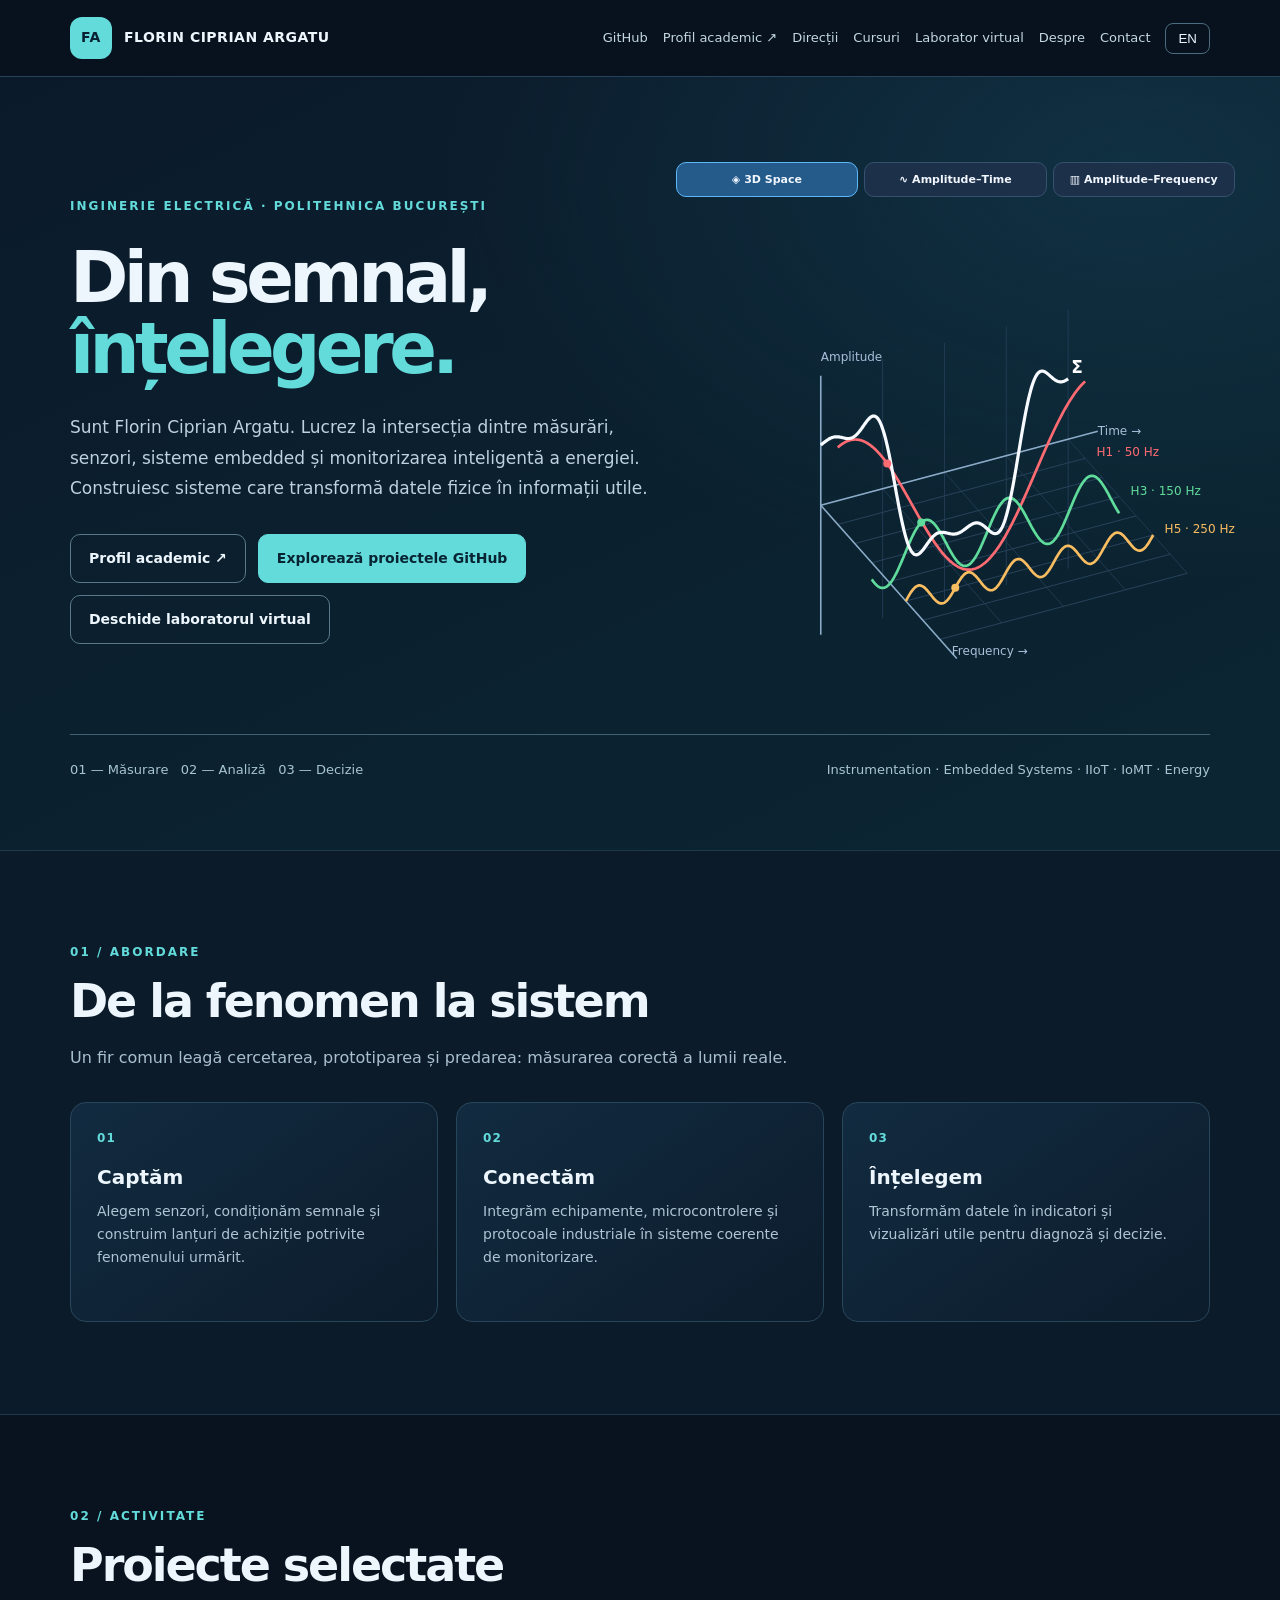
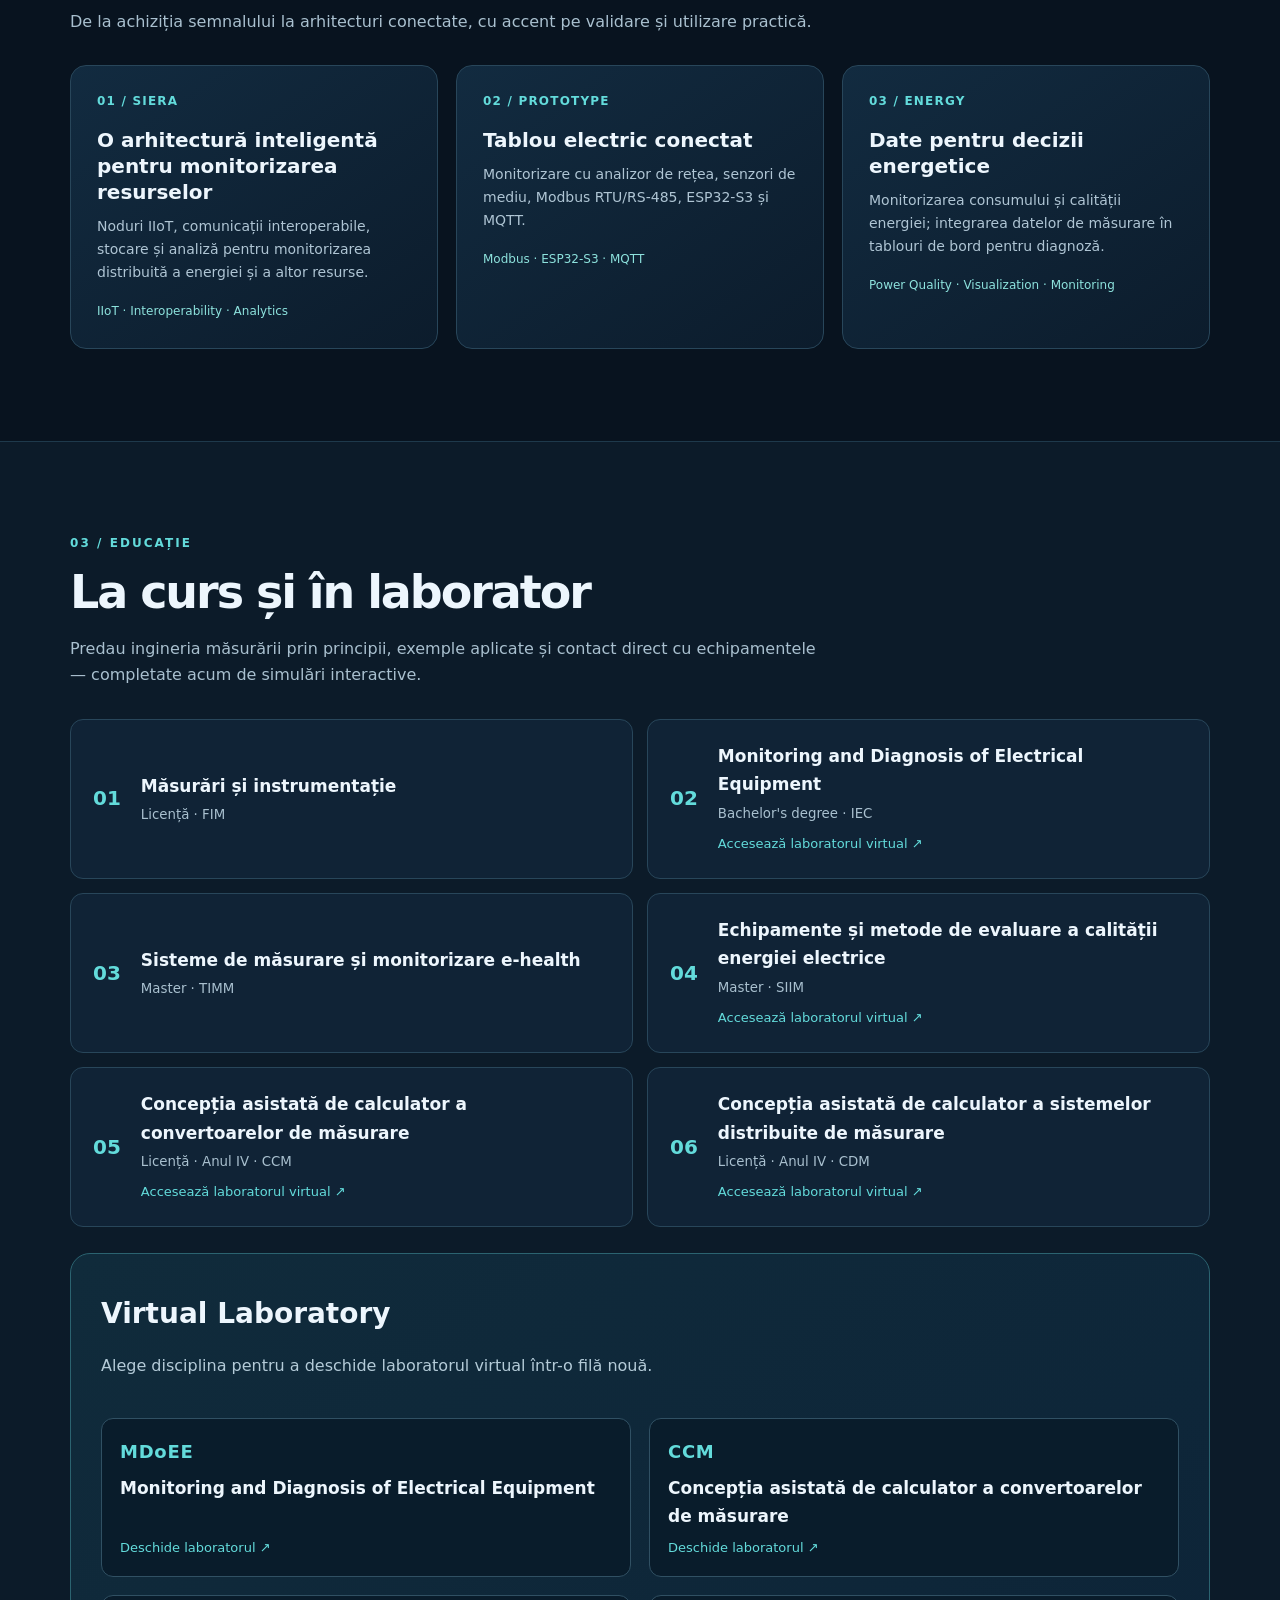
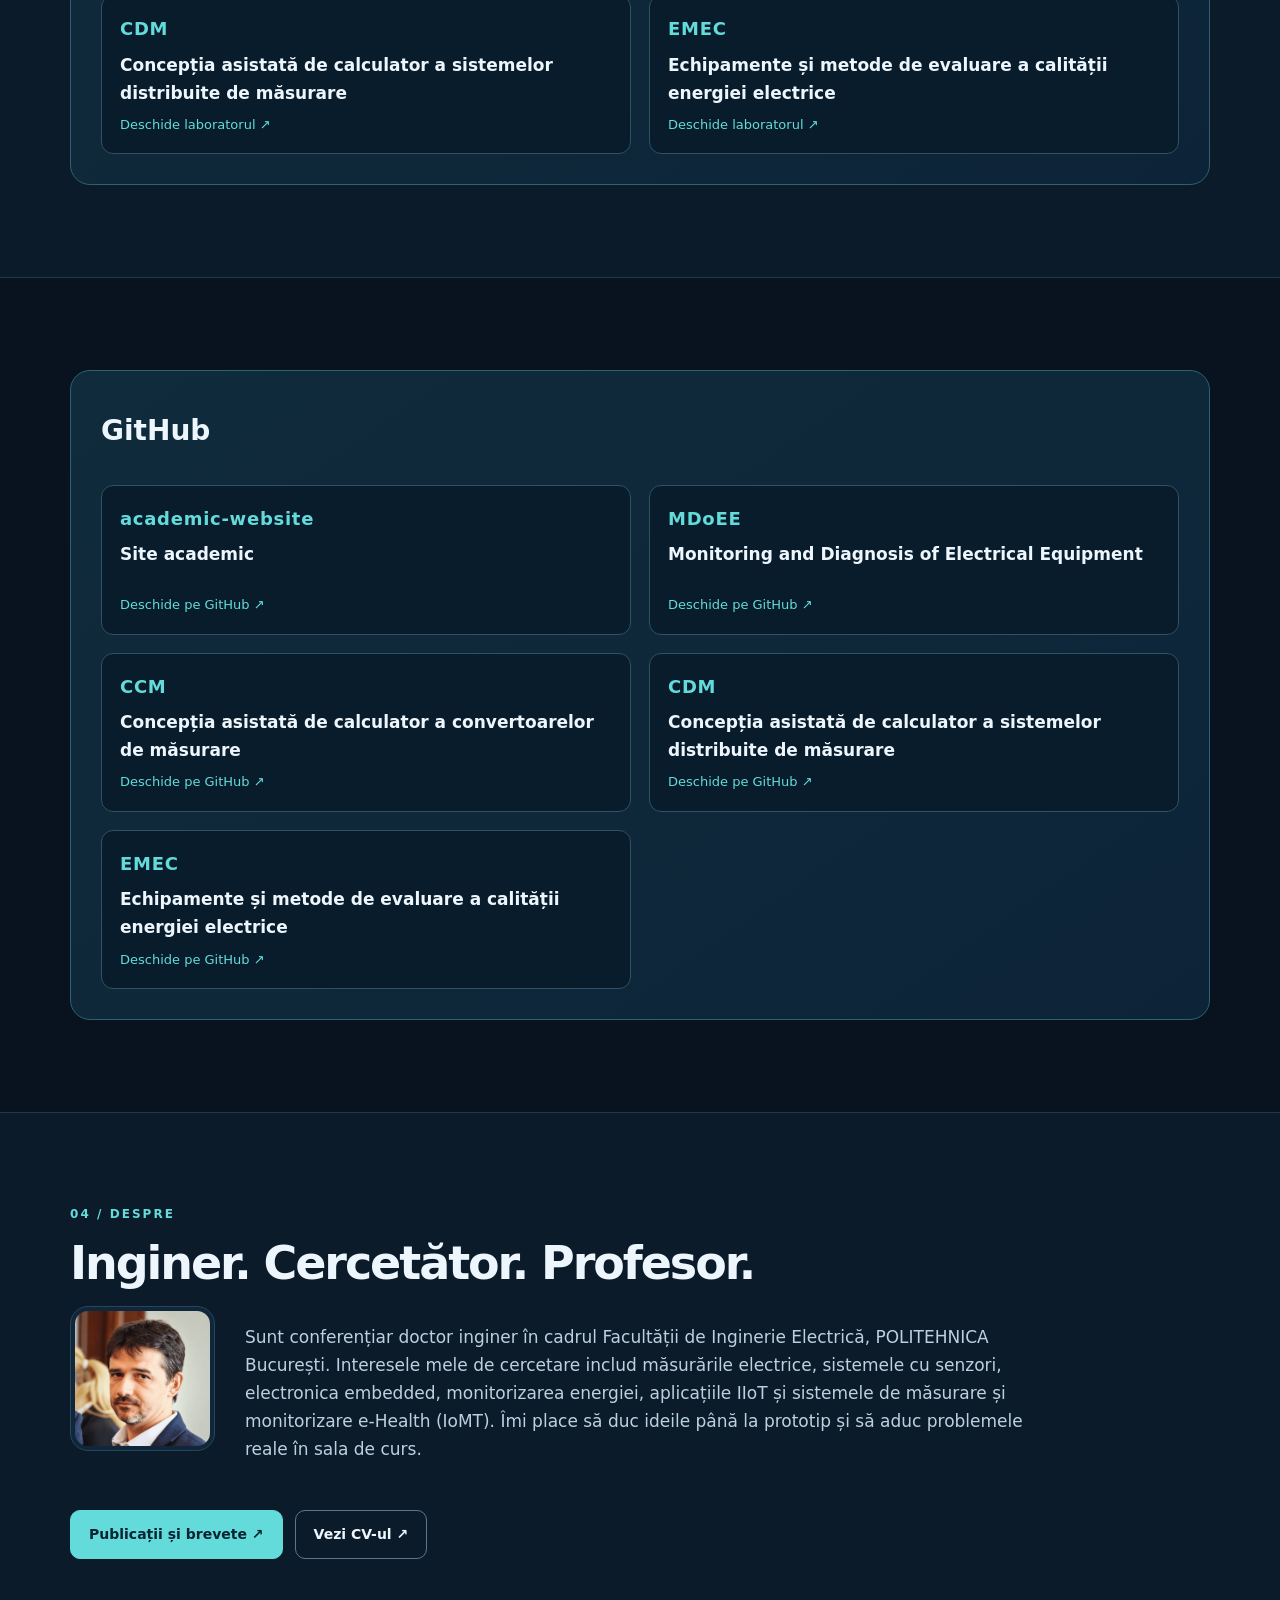
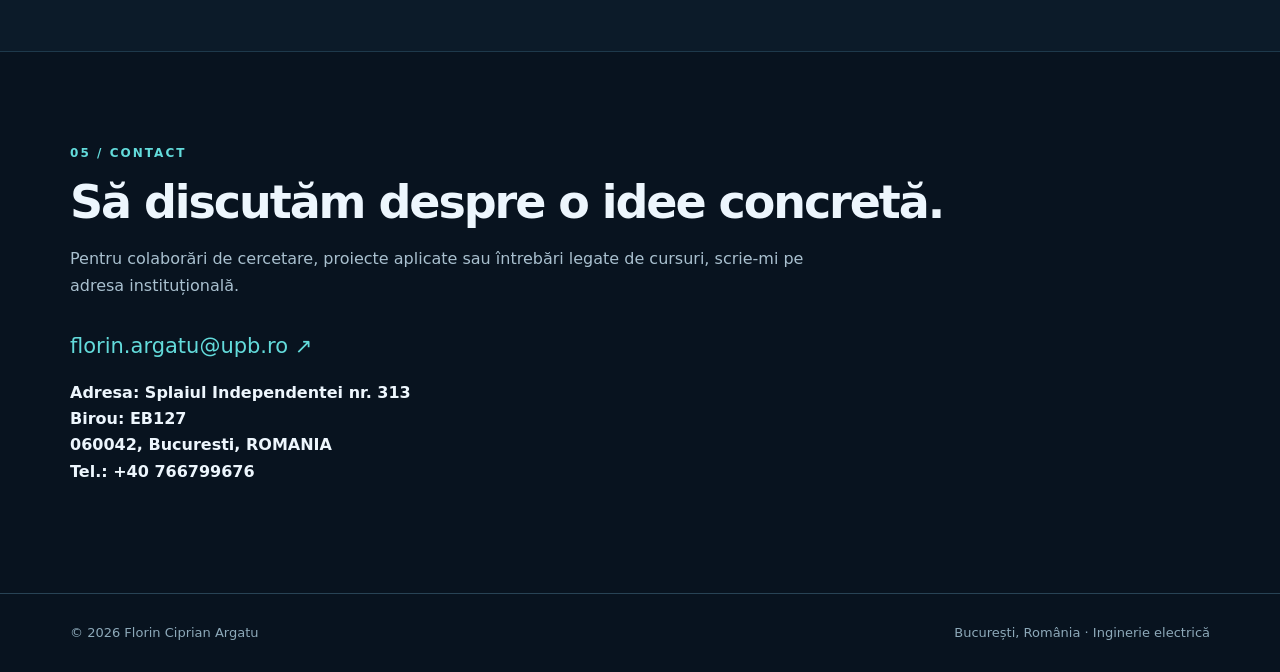
==== index.html @ 769d71ea "Adaugă EMEC în secțiunile Cursuri, Laborator virtual și GitHub, păstrând structura și designul exist" ====
<!DOCTYPE html>
<html lang="ro"><head><meta charset="UTF-8"><meta name="viewport" content="width=device-width,initial-scale=1"><meta name="description" content="Florin Ciprian Argatu — inginerie electrică, cercetare, educație și laboratoare virtuale interactive."><title>Florin Ciprian Argatu — Inginerie, cercetare și proiecte</title>
<style>
:root{--bg:#08131f;--panel:#10263a;--panel2:#122b40;--line:#28465a;--ink:#edf6fd;--muted:#a9c0cf;--cyan:#63dbdb;--gold:#f5bc73}*{box-sizing:border-box}html{scroll-behavior:smooth}body{margin:0;background:var(--bg);color:var(--ink);font:16px/1.65 system-ui,-apple-system,Segoe UI,sans-serif}a{color:inherit;text-decoration:none}a:focus-visible,button:focus-visible{outline:3px solid var(--gold);outline-offset:3px}.container{width:min(1140px,calc(100% - 42px));margin:auto}header{position:sticky;top:0;background:#08131fe8;backdrop-filter:blur(16px);border-bottom:1px solid #254359;z-index:10}.nav{display:flex;align-items:center;justify-content:space-between;gap:18px;min-height:76px}.brand{display:flex;align-items:center;gap:12px;font-weight:760;letter-spacing:.035em;font-size:14px}.mark{display:grid;place-items:center;background:var(--cyan);color:#082132;width:42px;height:42px;border-radius:12px;font-weight:850}.links{display:flex;gap:22px;align-items:center;flex-wrap:wrap}.links a{font-size:14px;color:#c4d7e1}.links a:hover{color:var(--cyan)}button.lang{background:transparent;color:var(--ink);border:1px solid #4a6c7e;padding:7px 12px;border-radius:8px;cursor:pointer}.hero{padding:112px 0 115px;background:radial-gradient(ellipse at 88% 12%,#16475b70,transparent 43%),linear-gradient(155deg,#0b1a2b,#0b2632)}.eyebrow,.kicker{text-transform:uppercase;letter-spacing:.17em;font-size:12px;font-weight:750;color:var(--cyan)}h1{font-size:clamp(46px,7vw,86px);letter-spacing:-.065em;line-height:1.02;margin:26px 0;max-width:800px}h1 span{color:var(--cyan)}.lede{color:#bdd1df;max-width:695px;font-size:19px;line-height:1.8}.actions{display:flex;gap:12px;flex-wrap:wrap;margin-top:30px}.btn{display:inline-flex;align-items:center;justify-content:center;gap:8px;border-radius:10px;padding:12px 18px;font-size:14px;font-weight:730;background:var(--cyan);color:#072433;border:1px solid var(--cyan)}.btn.secondary{background:transparent;color:var(--ink);border-color:#59798a}.btn:hover{filter:brightness(1.1)}.hero-footer{border-top:1px solid #416073;margin-top:85px;padding-top:24px;display:flex;justify-content:space-between;flex-wrap:wrap;gap:16px;color:#a8c5d5;font-size:13px}.section{padding:92px 0;border-top:1px solid #1e394b}.section:nth-of-type(even){background:#0c1b29}h2{font-size:clamp(29px,4.5vw,46px);letter-spacing:-.045em;line-height:1.2;margin:11px 0 15px}.intro{color:var(--muted);max-width:760px;margin-bottom:30px}.grid{display:grid;grid-template-columns:repeat(3,minmax(0,1fr));gap:18px}.card{background:linear-gradient(145deg,var(--panel2),#0c1c2c);border:1px solid var(--line);border-radius:16px;padding:26px;min-height:220px}.card .num{font-size:12px;color:var(--cyan);font-weight:800;letter-spacing:.1em}.card h3{font-size:20px;margin:15px 0 10px;line-height:1.3}.card p{font-size:14px;color:#afc5d4;margin:0 0 18px}.tags{color:#8de2dd;font-size:12px}.courses{display:grid;grid-template-columns:1fr 1fr;gap:14px}.course{display:flex;align-items:center;gap:20px;background:#102336;border:1px solid var(--line);padding:22px;border-radius:13px}.course strong{font-size:17px}.course small{display:block;color:var(--muted);margin-top:4px}.course .index{color:var(--cyan);font-size:20px;font-weight:750}.course a{color:var(--cyan);font-size:13px;display:inline-block;margin-top:8px}.lab{background:linear-gradient(145deg,#102b3b,#0d2438);border:1px solid #2b6370;padding:30px;border-radius:20px;margin-top:26px}.lab-head{display:flex;justify-content:space-between;align-items:start;gap:20px;flex-wrap:wrap}.lab h3{font-size:28px;margin:7px 0 8px}.lab p{color:#b4cbd8;max-width:710px}.lessons{display:grid;grid-template-columns:1fr 1fr;gap:13px;margin-top:25px}.lesson{background:#091c2b;border:1px solid #305063;border-radius:12px;padding:18px;display:flex;flex-direction:column;gap:7px;min-height:150px}.lesson:hover{border-color:var(--cyan);transform:translateY(-1px)}.lesson span{font-size:11px;color:var(--cyan);font-weight:800;letter-spacing:.12em}.lesson strong{font-size:17px}.lesson small{color:#a8c0cd}.lesson em{font-style:normal;color:var(--cyan);font-size:13px;margin-top:auto}.about{max-width:840px;color:#bcd1df;font-size:17px}.contact-link{font-size:21px;color:var(--cyan);word-break:break-word}footer{padding:28px 0;color:#8da9b9;border-top:1px solid #284355;font-size:13px}footer .container{display:flex;justify-content:space-between;gap:15px;flex-wrap:wrap}@media(max-width:850px){.links{gap:12px}.grid{grid-template-columns:1fr 1fr}.hero{padding:80px 0}.section{padding:66px 0}}@media(max-width:620px){.nav{align-items:start;padding:13px 0;flex-direction:column}.links{gap:11px}.links a{font-size:12px}.grid,.courses,.lessons{grid-template-columns:1fr}.hero-footer{margin-top:50px}h1{font-size:51px}.lab{padding:18px}}
.project-link{display:block;transition:border-color .18s,transform .18s}.project-link:hover{border-color:var(--cyan);transform:translateY(-3px)}@media(prefers-reduced-motion:reduce){.project-link{transition:none}.project-link:hover{transform:none}}
.hero-grid{display:grid;grid-template-columns:minmax(0,1.1fr) minmax(0,1fr);align-items:center;gap:18px}.hero{padding-top:85px;padding-bottom:70px}.hero-copy h1{font-size:clamp(48px,5.5vw,72px)}.hero-copy .lede{font-size:17px}.hero-visual{min-width:0;margin-right:-25px}#hero-signal{display:block;width:100%;height:470px;cursor:grab;touch-action:pan-y;border-radius:16px}#hero-signal.dragging{cursor:grabbing;touch-action:none}#hero-signal:focus-visible{outline:2px solid var(--cyan);outline-offset:4px}.hero-footer{margin-top:55px}
@media(max-width:850px){.hero-grid{grid-template-columns:1fr}.hero-visual{margin:0 auto;width:min(100%,620px)}#hero-signal{height:420px}.hero-copy h1{font-size:clamp(48px,8vw,72px)}}@media(max-width:480px){#hero-signal{height:340px}.hero{padding-top:50px}.hero-footer{margin-top:25px}}
.signal-tabs{display:flex;gap:6px;margin-bottom:12px}.signal-tabs button{flex:1;min-width:0;padding:10px 4px;border:1px solid #35516e;border-radius:10px;background:#1c304a;color:#f2f7ff;font:650 11px system-ui;cursor:pointer}.signal-tabs button:hover{background:#294363}.signal-tabs button[aria-pressed="true"]{background:#245b8a;border-color:#5eb7f8}.signal-tabs button:focus-visible{outline:3px solid var(--gold);outline-offset:2px}#hero-signal[data-mode="time"],#hero-signal[data-mode="freq"]{cursor:default}
html{scroll-padding-top:105px}.links{gap:15px}.links a{font-size:13px}.section-title-row{display:flex;align-items:center;justify-content:space-between;gap:28px}.section-title-row h2{margin-bottom:16px}.section-title-row>.btn{flex-shrink:0}.repo-grid{grid-template-columns:repeat(2,minmax(0,1fr))}.repo-card{display:flex;flex-direction:column;min-height:260px}.repo-card h3{overflow-wrap:anywhere;font-size:25px;letter-spacing:-.03em}.repo-card p{max-width:470px}.repo-foot{margin-top:auto;display:flex;align-items:center;justify-content:space-between;gap:18px;flex-wrap:wrap}.repo-actions{display:flex;gap:16px;align-items:center;flex-wrap:wrap;font-size:13px}.repo-actions>a{color:var(--cyan);border-bottom:1px solid #386977}.repo-actions .repo-open{background:#63dbdb;color:#082132;padding:8px 11px;border:0;border-radius:7px;font-weight:700}.repo-status-row{display:flex;align-items:center;justify-content:space-between;gap:16px;margin-top:20px}.repo-status{font-size:12px;color:var(--muted);margin:0}.repo-refresh{background:transparent;border:1px solid var(--line);border-radius:8px;color:var(--cyan);font:inherit;font-size:12px;padding:9px 12px;cursor:pointer}.repo-refresh:disabled{opacity:.6;cursor:wait}.about-profile{display:grid;grid-template-columns:145px 1fr;gap:30px;align-items:start;max-width:1000px}.about-profile>img{width:145px;height:145px;object-fit:cover;transform:scaleX(-1);border-radius:18px;border:1px solid var(--line);padding:4px;background:var(--panel)}@media(max-width:850px){.nav{flex-wrap:wrap;padding-block:12px}.links{gap:12px}.about-profile{grid-template-columns:110px 1fr}.about-profile>img{width:110px;height:110px}}@media(max-width:620px){html{scroll-padding-top:160px}.repo-grid{grid-template-columns:1fr}.section-title-row{align-items:start;flex-direction:column;gap:8px;margin-bottom:20px}.repo-status-row{align-items:start;flex-direction:column}.about-profile{grid-template-columns:1fr}.about-profile>img{width:135px;height:135px}.repo-foot{align-items:start;flex-direction:column}.repo-card{min-height:240px}}@media(prefers-reduced-motion:reduce){html{scroll-behavior:auto}*{transition:none!important}}

.lab-options{display:grid;grid-template-columns:repeat(2,minmax(0,1fr));gap:18px;margin-top:22px}.lab-options .lesson{min-width:0;transition:border-color .2s,transform .2s}.lab-options .lesson:hover{border-color:var(--cyan);transform:translateY(-2px)}.lab-options .lesson:focus-visible{outline:2px solid var(--cyan);outline-offset:4px}.lab-options .lesson span{font-size:18px;letter-spacing:.04em}.lab-options .lesson strong{overflow-wrap:anywhere}@media(max-width:640px){.lab-options{grid-template-columns:1fr}}
</style><link rel="canonical" href="https://argatuflorin.github.io/"><meta name="theme-color" content="#08131f"></head><body>
<header><nav class="container nav"><a class="brand" href="#start"><span class="mark">FA</span><span>FLORIN CIPRIAN ARGATU</span></a><div class="links"><a href="#github">GitHub</a><a href="https://argatuflorin.github.io/academic-website/" data-ro="Profil academic ↗" data-en="Academic profile ↗">Profil academic ↗</a><a href="#directii" data-ro="Direcții" data-en="Focus">Direcții</a><a href="#cursuri" data-ro="Cursuri" data-en="Teaching">Cursuri</a><a href="#laborator" data-ro="Laborator virtual" data-en="Virtual lab">Laborator virtual</a><a href="#despre" data-ro="Despre" data-en="About">Despre</a><a href="#contact">Contact</a><button class="lang" id="language" aria-label="Change language">EN</button></div></nav></header>
<main><section class="hero" id="start"><div class="container"><div class="hero-grid"><div class="hero-copy"><div class="eyebrow" data-ro="Inginerie electrică · POLITEHNICA București" data-en="Electrical Engineering · POLITEHNICA Bucharest">Inginerie electrică · POLITEHNICA București</div><h1 data-ro="Din semnal,<br><span>înțelegere.</span>" data-en="From signal<br><span>to insight.</span>">Din semnal,<br><span>înțelegere.</span></h1><p class="lede" data-ro="Sunt Florin Ciprian Argatu. Lucrez la intersecția dintre măsurări, senzori, sisteme embedded și monitorizarea inteligentă a energiei. Construiesc sisteme care transformă datele fizice în informații utile." data-en="I am Florin Ciprian Argatu. My work connects measurement, sensors, embedded systems and intelligent energy monitoring. I build systems that turn physical data into useful information.">Sunt Florin Ciprian Argatu. Lucrez la intersecția dintre măsurări, senzori, sisteme embedded și monitorizarea inteligentă a energiei. Construiesc sisteme care transformă datele fizice în informații utile.</p><div class="actions"><a class="btn secondary" href="https://argatuflorin.github.io/academic-website/" data-ro="Profil academic ↗" data-en="Academic profile ↗">Profil academic ↗</a><a class="btn" href="#github" data-ro="Explorează proiectele GitHub" data-en="Explore GitHub projects">Explorează proiectele GitHub</a><a class="btn secondary" href="#laborator" data-ro="Deschide laboratorul virtual" data-en="Open virtual laboratory">Deschide laboratorul virtual</a></div></div><div class="hero-visual"><div class="signal-tabs" role="group" aria-label="Signal view"><button type="button" data-signal-mode="3d" aria-pressed="true">◈ 3D Space</button><button type="button" data-signal-mode="time" aria-pressed="false">∿ Amplitude–Time</button><button type="button" data-signal-mode="freq" aria-pressed="false">▥ Amplitude–Frequency</button></div><canvas id="hero-signal" tabindex="0" role="img" aria-label="Animated 3D signal synthesis: fundamental, third and fifth harmonics with their sum. Drag or use arrow keys to rotate."></canvas></div></div><div class="hero-footer"><span>01 — <span data-ro="Măsurare" data-en="Measurement">Măsurare</span> &nbsp; 02 — <span data-ro="Analiză" data-en="Analysis">Analiză</span> &nbsp; 03 — <span data-ro="Decizie" data-en="Decision">Decizie</span></span><span>Instrumentation · Embedded Systems · IIoT · IoMT · Energy</span></div></div></section>
<section class="section" id="directii"><div class="container"><div class="kicker">01 / <span data-ro="Abordare" data-en="Approach">Abordare</span></div><h2 data-ro="De la fenomen la sistem" data-en="From phenomenon to system">De la fenomen la sistem</h2><p class="intro" data-ro="Un fir comun leagă cercetarea, prototiparea și predarea: măsurarea corectă a lumii reale." data-en="Research, prototyping and teaching share the same foundation: measuring the real world correctly.">Un fir comun leagă cercetarea, prototiparea și predarea: măsurarea corectă a lumii reale.</p><div class="grid"><article class="card"><div class="num">01</div><h3 data-ro="Captăm" data-en="Acquire">Captăm</h3><p data-ro="Alegem senzori, condiționăm semnale și construim lanțuri de achiziție potrivite fenomenului urmărit." data-en="We choose sensors, condition signals and design acquisition chains suited to the phenomenon being studied.">Alegem senzori, condiționăm semnale și construim lanțuri de achiziție potrivite fenomenului urmărit.</p></article><article class="card"><div class="num">02</div><h3 data-ro="Conectăm" data-en="Connect">Conectăm</h3><p data-ro="Integrăm echipamente, microcontrolere și protocoale industriale în sisteme coerente de monitorizare." data-en="We integrate equipment, microcontrollers and industrial protocols into coherent monitoring systems.">Integrăm echipamente, microcontrolere și protocoale industriale în sisteme coerente de monitorizare.</p></article><article class="card"><div class="num">03</div><h3 data-ro="Înțelegem" data-en="Interpret">Înțelegem</h3><p data-ro="Transformăm datele în indicatori și vizualizări utile pentru diagnoză și decizie." data-en="We turn data into indicators and visualizations that support diagnostics and decisions.">Transformăm datele în indicatori și vizualizări utile pentru diagnoză și decizie.</p></article></div></div></section>
<section class="section" id="proiecte"><div class="container"><div class="kicker">02 / <span data-ro="Activitate" data-en="Research and projects">Activitate</span></div><h2 data-ro="Proiecte selectate" data-en="Selected projects">Proiecte selectate</h2><p class="intro" data-ro="De la achiziția semnalului la arhitecturi conectate, cu accent pe validare și utilizare practică." data-en="From signal acquisition to connected architectures, with an emphasis on validation and practical applications.">De la achiziția semnalului la arhitecturi conectate, cu accent pe validare și utilizare practică.</p><div class="grid"><a class="card project-link" href="https://home.eb104lab.ro/electrica/" target="_blank" rel="noopener noreferrer"><div class="num">01 / SIERA</div><h3 data-ro="O arhitectură inteligentă pentru monitorizarea resurselor" data-en="An intelligent resource-monitoring architecture">O arhitectură inteligentă pentru monitorizarea resurselor</h3><p data-ro="Noduri IIoT, comunicații interoperabile, stocare și analiză pentru monitorizarea distribuită a energiei și a altor resurse." data-en="IIoT nodes, interoperable communications, storage and analytics for distributed monitoring of energy and other resources.">Noduri IIoT, comunicații interoperabile, stocare și analiză pentru monitorizarea distribuită a energiei și a altor resurse.</p><div class="tags">IIoT · Interoperability · Analytics</div></a><a class="card project-link" href="https://home.eb104lab.ro/electrica/demo/#overview" target="_blank" rel="noopener noreferrer"><div class="num">02 / PROTOTYPE</div><h3 data-ro="Tablou electric conectat" data-en="Connected electrical panel">Tablou electric conectat</h3><p data-ro="Monitorizare cu analizor de rețea, senzori de mediu, Modbus RTU/RS-485, ESP32-S3 și MQTT." data-en="Monitoring with a power-quality analyzer, environmental sensors, Modbus RTU/RS-485, ESP32-S3 and MQTT.">Monitorizare cu analizor de rețea, senzori de mediu, Modbus RTU/RS-485, ESP32-S3 și MQTT.</p><div class="tags">Modbus · ESP32-S3 · MQTT</div></a><a class="card project-link" href="https://home.eb104lab.ro/electrica/demo/#analytics" target="_blank" rel="noopener noreferrer"><div class="num">03 / ENERGY</div><h3 data-ro="Date pentru decizii energetice" data-en="Data for energy decisions">Date pentru decizii energetice</h3><p data-ro="Monitorizarea consumului și calității energiei; integrarea datelor de măsurare în tablouri de bord pentru diagnoză." data-en="Consumption and power-quality monitoring; integration of measurement data into dashboards for diagnostics.">Monitorizarea consumului și calității energiei; integrarea datelor de măsurare în tablouri de bord pentru diagnoză.</p><div class="tags">Power Quality · Visualization · Monitoring</div></a></div></div></section>
<section class="section" id="cursuri"><div class="container"><div class="kicker">03 / <span data-ro="Educație" data-en="Education">Educație</span></div><h2 data-ro="La curs și în laborator" data-en="Teaching and laboratory">La curs și în laborator</h2><p class="intro" data-ro="Predau ingineria măsurării prin principii, exemple aplicate și contact direct cu echipamentele — completate acum de simulări interactive." data-en="I teach measurement engineering through principles, practical examples and hands-on equipment, now complemented by interactive simulations.">Predau ingineria măsurării prin principii, exemple aplicate și contact direct cu echipamentele — completate acum de simulări interactive.</p><div class="courses"><div class="course"><span class="index">01</span><div><strong data-ro="Măsurări și instrumentație" data-en="Measurements and Instrumentation">Măsurări și instrumentație</strong><small data-ro="Licență · FIM" data-en="Bachelor's degree · FIM">Licență · FIM</small></div></div><div class="course"><span class="index">02</span><div><strong>Monitoring and Diagnosis of Electrical Equipment</strong><small>Bachelor's degree · IEC</small><a href="https://argatuflorin.github.io/MDoEE/" target="_blank" rel="noopener noreferrer" data-ro="Accesează laboratorul virtual ↗" data-en="Explore the virtual laboratory ↗">Accesează laboratorul virtual ↗</a></div></div><div class="course"><span class="index">03</span><div><strong data-ro="Sisteme de măsurare și monitorizare e-health" data-en="e-Health Measurement and Monitoring Systems">Sisteme de măsurare și monitorizare e-health</strong><small data-ro="Master · TIMM" data-en="Master's degree · TIMM">Master · TIMM</small></div></div><div class="course"><span class="index">04</span><div><strong data-ro="Echipamente și metode de evaluare a calității energiei electrice" data-en="Equipment and Methods for Power Quality Assessment">Echipamente și metode de evaluare a calității energiei electrice</strong><small data-ro="Master · SIIM" data-en="Master's degree · SIIM">Master · SIIM</small><a href="https://argatuflorin.github.io/EMEC/EMEC_Trifazat_Armonici.html" target="_blank" rel="noopener noreferrer" data-ro="Accesează laboratorul virtual ↗" data-en="Explore the virtual laboratory ↗">Accesează laboratorul virtual ↗</a></div></div><div class="course"><span class="index">05</span><div><strong data-ro="Concepția asistată de calculator a convertoarelor de măsurare" data-en="Computer-Aided Design of Measurement Converters">Concepția asistată de calculator a convertoarelor de măsurare</strong><small data-ro="Licență · Anul IV · CCM" data-en="Bachelor's degree · Year IV · CCM">Licență · Anul IV · CCM</small><a href="https://argatuflorin.github.io/CCM/" target="_blank" rel="noopener noreferrer" data-ro="Accesează laboratorul virtual ↗" data-en="Explore the virtual laboratory ↗">Accesează laboratorul virtual ↗</a></div></div><div class="course"><span class="index">06</span><div><strong data-ro="Concepția asistată de calculator a sistemelor distribuite de măsurare" data-en="Computer-Aided Design of Distributed Measurement Systems">Concepția asistată de calculator a sistemelor distribuite de măsurare</strong><small data-ro="Licență · Anul IV · CDM" data-en="Bachelor's degree · Year IV · CDM">Licență · Anul IV · CDM</small><a href="https://argatuflorin.github.io/CDM/" target="_blank" rel="noopener noreferrer" data-ro="Accesează laboratorul virtual ↗" data-en="Explore the virtual laboratory ↗">Accesează laboratorul virtual ↗</a></div></div></div>
<div class="lab" id="laborator">
<div class="lab-head"><div><h3>Virtual Laboratory</h3><p data-ro="Alege disciplina pentru a deschide laboratorul virtual într-o filă nouă." data-en="Choose a course to open its virtual laboratory in a new tab.">Alege disciplina pentru a deschide laboratorul virtual într-o filă nouă.</p></div></div>
<div class="lab-options">
<a class="lesson" href="https://argatuflorin.github.io/MDoEE/" target="_blank" rel="noopener noreferrer"><span>MDoEE</span><strong>Monitoring and Diagnosis of Electrical Equipment</strong><em data-ro="Deschide laboratorul ↗" data-en="Open laboratory ↗">Deschide laboratorul ↗</em></a>
<a class="lesson" href="https://argatuflorin.github.io/CCM/" target="_blank" rel="noopener noreferrer"><span>CCM</span><strong data-ro="Concepția asistată de calculator a convertoarelor de măsurare" data-en="Computer-Aided Design of Measurement Converters">Concepția asistată de calculator a convertoarelor de măsurare</strong><em data-ro="Deschide laboratorul ↗" data-en="Open laboratory ↗">Deschide laboratorul ↗</em></a>
<a class="lesson" href="https://argatuflorin.github.io/CDM/" target="_blank" rel="noopener noreferrer"><span>CDM</span><strong data-ro="Concepția asistată de calculator a sistemelor distribuite de măsurare" data-en="Computer-Aided Design of Distributed Measurement Systems">Concepția asistată de calculator a sistemelor distribuite de măsurare</strong><em data-ro="Deschide laboratorul ↗" data-en="Open laboratory ↗">Deschide laboratorul ↗</em></a>
<a class="lesson" href="https://argatuflorin.github.io/EMEC/EMEC_Trifazat_Armonici.html" target="_blank" rel="noopener noreferrer"><span>EMEC</span><strong data-ro="Echipamente și metode de evaluare a calității energiei electrice" data-en="Equipment and Methods for Power Quality Assessment">Echipamente și metode de evaluare a calității energiei electrice</strong><em data-ro="Deschide laboratorul ↗" data-en="Open laboratory ↗">Deschide laboratorul ↗</em></a>
</div></div></div></section>
<section class="section" id="github"><div class="container"><div class="lab" style="margin-top:0"><div class="lab-head"><div><h3>GitHub</h3></div></div><div class="lab-options">
<a class="lesson" href="https://github.com/argatuflorin/academic-website" target="_blank" rel="noopener noreferrer"><span>academic-website</span><strong data-ro="Site academic" data-en="Academic website">Site academic</strong><em data-ro="Deschide pe GitHub ↗" data-en="Open on GitHub ↗">Deschide pe GitHub ↗</em></a>
<a class="lesson" href="https://github.com/argatuflorin/MDoEE" target="_blank" rel="noopener noreferrer"><span>MDoEE</span><strong>Monitoring and Diagnosis of Electrical Equipment</strong><em data-ro="Deschide pe GitHub ↗" data-en="Open on GitHub ↗">Deschide pe GitHub ↗</em></a>
<a class="lesson" href="https://github.com/argatuflorin/CCM" target="_blank" rel="noopener noreferrer"><span>CCM</span><strong data-ro="Concepția asistată de calculator a convertoarelor de măsurare" data-en="Computer-Aided Design of Measurement Converters">Concepția asistată de calculator a convertoarelor de măsurare</strong><em data-ro="Deschide pe GitHub ↗" data-en="Open on GitHub ↗">Deschide pe GitHub ↗</em></a>
<a class="lesson" href="https://github.com/argatuflorin/CDM" target="_blank" rel="noopener noreferrer"><span>CDM</span><strong data-ro="Concepția asistată de calculator a sistemelor distribuite de măsurare" data-en="Computer-Aided Design of Distributed Measurement Systems">Concepția asistată de calculator a sistemelor distribuite de măsurare</strong><em data-ro="Deschide pe GitHub ↗" data-en="Open on GitHub ↗">Deschide pe GitHub ↗</em></a>
<a class="lesson" href="https://github.com/argatuflorin/EMEC" target="_blank" rel="noopener noreferrer"><span>EMEC</span><strong data-ro="Echipamente și metode de evaluare a calității energiei electrice" data-en="Equipment and Methods for Power Quality Assessment">Echipamente și metode de evaluare a calității energiei electrice</strong><em data-ro="Deschide pe GitHub ↗" data-en="Open on GitHub ↗">Deschide pe GitHub ↗</em></a>
</div></div></div></section>
<section class="section" id="despre"><div class="container"><div class="kicker">04 / <span data-ro="Despre" data-en="About">Despre</span></div><h2 data-ro="Inginer. Cercetător. Profesor." data-en="Engineer. Researcher. Educator.">Inginer. Cercetător. Profesor.</h2><div class="about-profile"><img src="assets/portrait.png" width="160" height="160" loading="lazy" alt="Florin Ciprian Argatu"><p class="about" data-ro="Sunt conferențiar doctor inginer în cadrul Facultății de Inginerie Electrică, POLITEHNICA București. Interesele mele de cercetare includ măsurările electrice, sistemele cu senzori, electronica embedded, monitorizarea energiei, aplicațiile IIoT și sistemele de măsurare și monitorizare e-Health (IoMT). Îmi place să duc ideile până la prototip și să aduc problemele reale în sala de curs." data-en="I am an associate professor at the Faculty of Electrical Engineering, POLITEHNICA Bucharest. My research interests include electrical measurements, sensor systems, embedded electronics, energy monitoring, IIoT applications and e-Health measurement and monitoring systems (IoMT). I enjoy turning ideas into working prototypes and bringing real engineering problems into the classroom.">Sunt conferențiar doctor inginer în cadrul Facultății de Inginerie Electrică, POLITEHNICA București. Interesele mele de cercetare includ măsurările electrice, sistemele cu senzori, electronica embedded, monitorizarea energiei, aplicațiile IIoT și sistemele de măsurare și monitorizare e-Health (IoMT). Îmi place să duc ideile până la prototip și să aduc problemele reale în sala de curs.</p></div><div class="actions"><a class="btn" href="https://argatuflorin.github.io/academic-website/publications.html" data-ro="Publicații și brevete ↗" data-en="Publications and patents ↗">Publicații și brevete ↗</a><a class="btn secondary" href="https://argatuflorin.github.io/academic-website/cv.html" target="_blank" rel="noopener noreferrer" data-ro="Vezi CV-ul ↗" data-en="View CV ↗">Vezi CV-ul ↗</a></div></div></section>
<section class="section" id="contact"><div class="container"><div class="kicker">05 / Contact</div><h2 data-ro="Să discutăm despre o idee concretă." data-en="Let's discuss a concrete idea.">Să discutăm despre o idee concretă.</h2><p class="intro" data-ro="Pentru colaborări de cercetare, proiecte aplicate sau întrebări legate de cursuri, scrie-mi pe adresa instituțională." data-en="For research collaboration, applied projects or course-related questions, write to my institutional email address.">Pentru colaborări de cercetare, proiecte aplicate sau întrebări legate de cursuri, scrie-mi pe adresa instituțională.</p><a class="contact-link" href="mailto:florin.argatu@upb.ro">florin.argatu@upb.ro ↗</a><p class="contact-details"><strong>Adresa: Splaiul Independentei nr. 313<br>Birou: EB127<br>060042, Bucuresti, ROMANIA<br>Tel.: <a href="tel:+40766799676">+40 766799676</a></strong></p></div></section></main><footer><div class="container"><span>© 2026 Florin Ciprian Argatu</span><span data-ro="București, România · Inginerie electrică" data-en="Bucharest, Romania · Electrical Engineering">București, România · Inginerie electrică</span></div></footer>
<script>let en=false;document.getElementById('language').addEventListener('click',()=>{en=!en;document.documentElement.lang=en?'en':'ro';document.querySelectorAll('[data-ro][data-en]').forEach(el=>el.innerHTML=el.getAttribute(en?'data-en':'data-ro'));document.getElementById('language').textContent=en?'RO':'EN';});</script><script src="hero-signal.js?v=smooth-transition-1" defer></script></body></html>
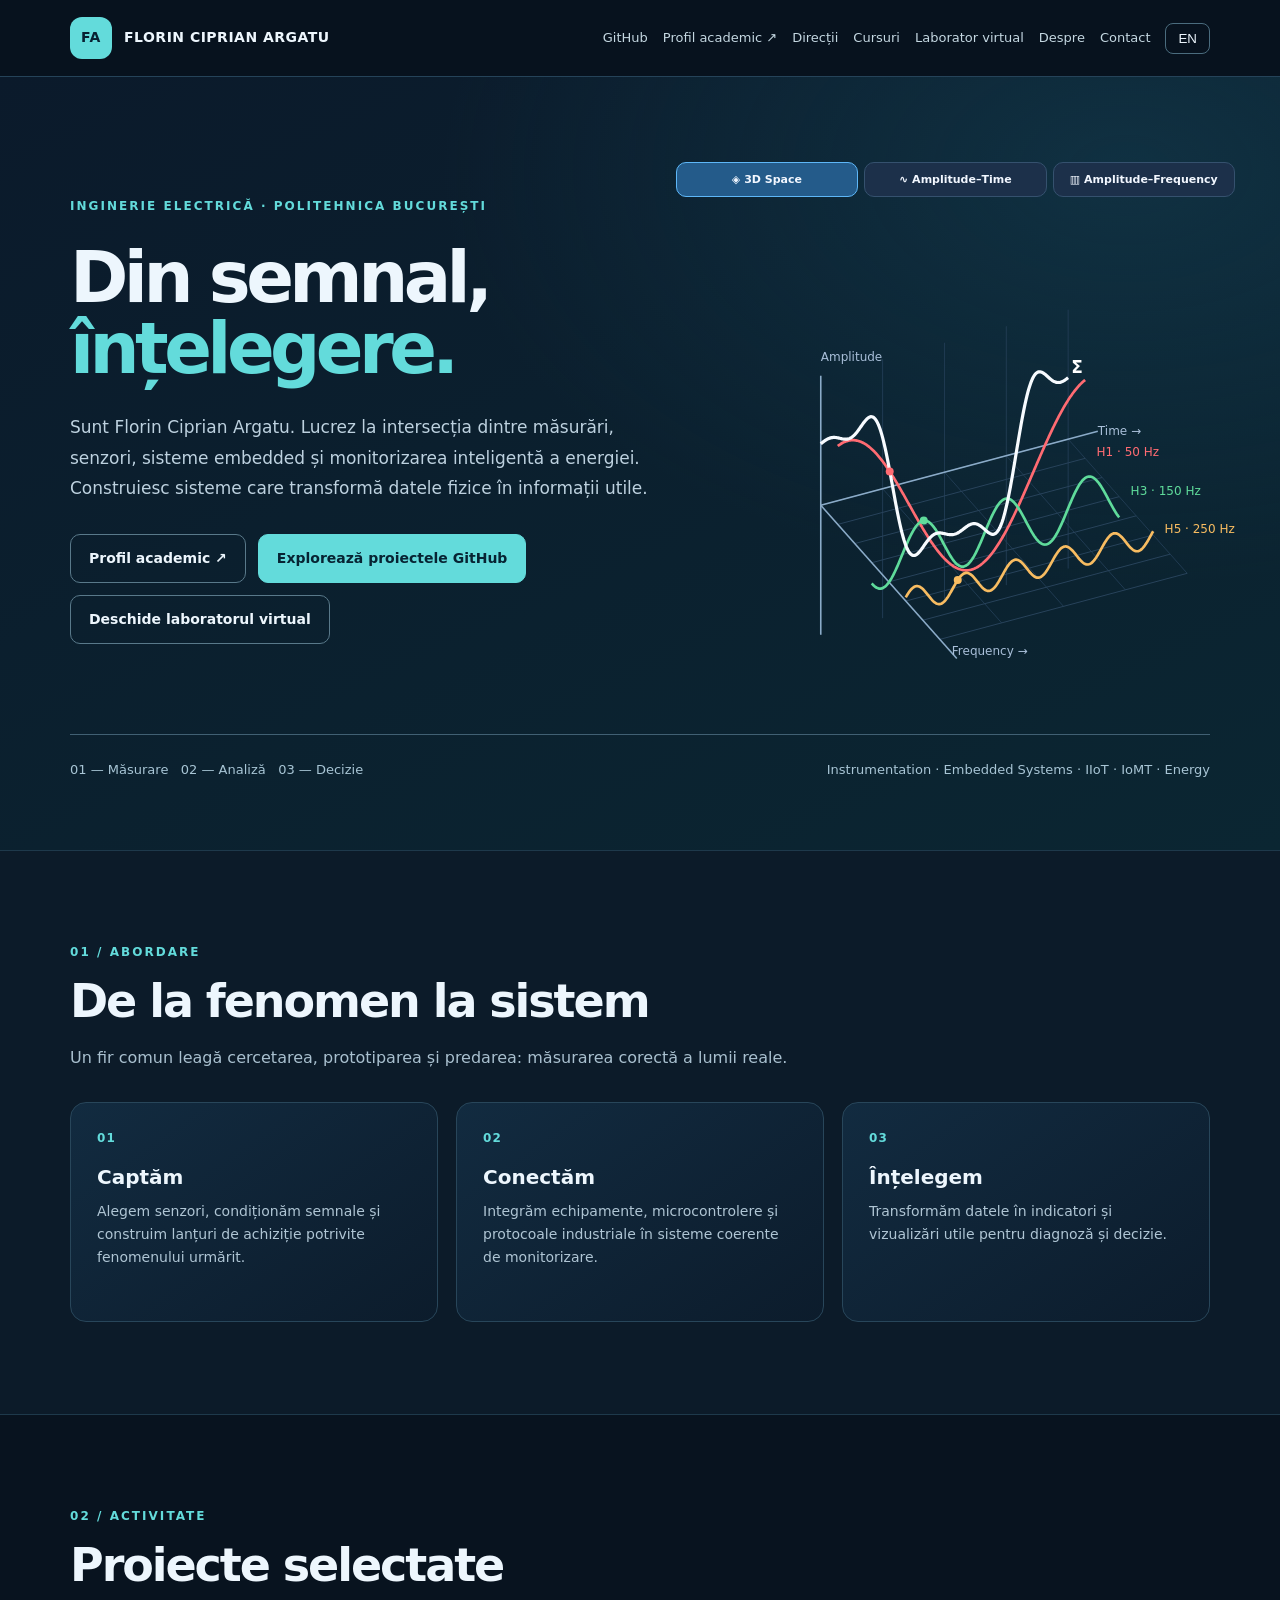
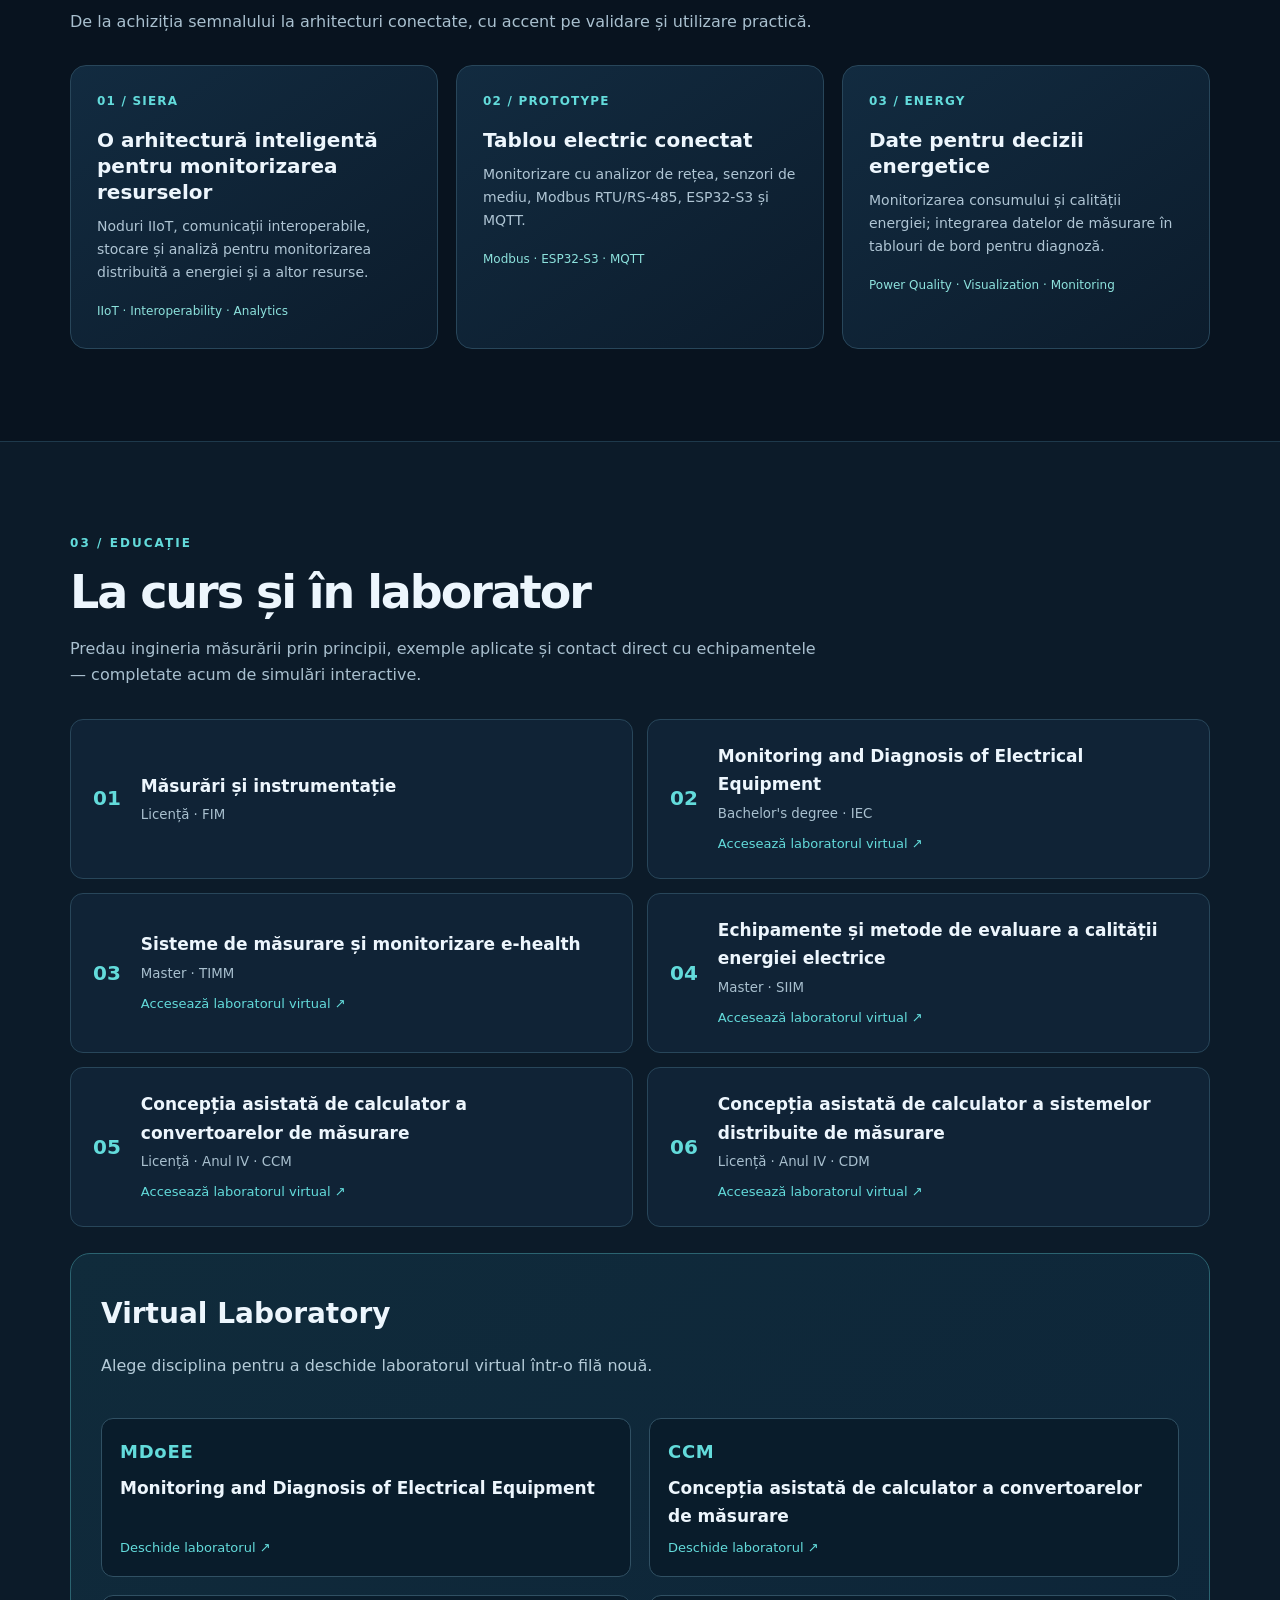
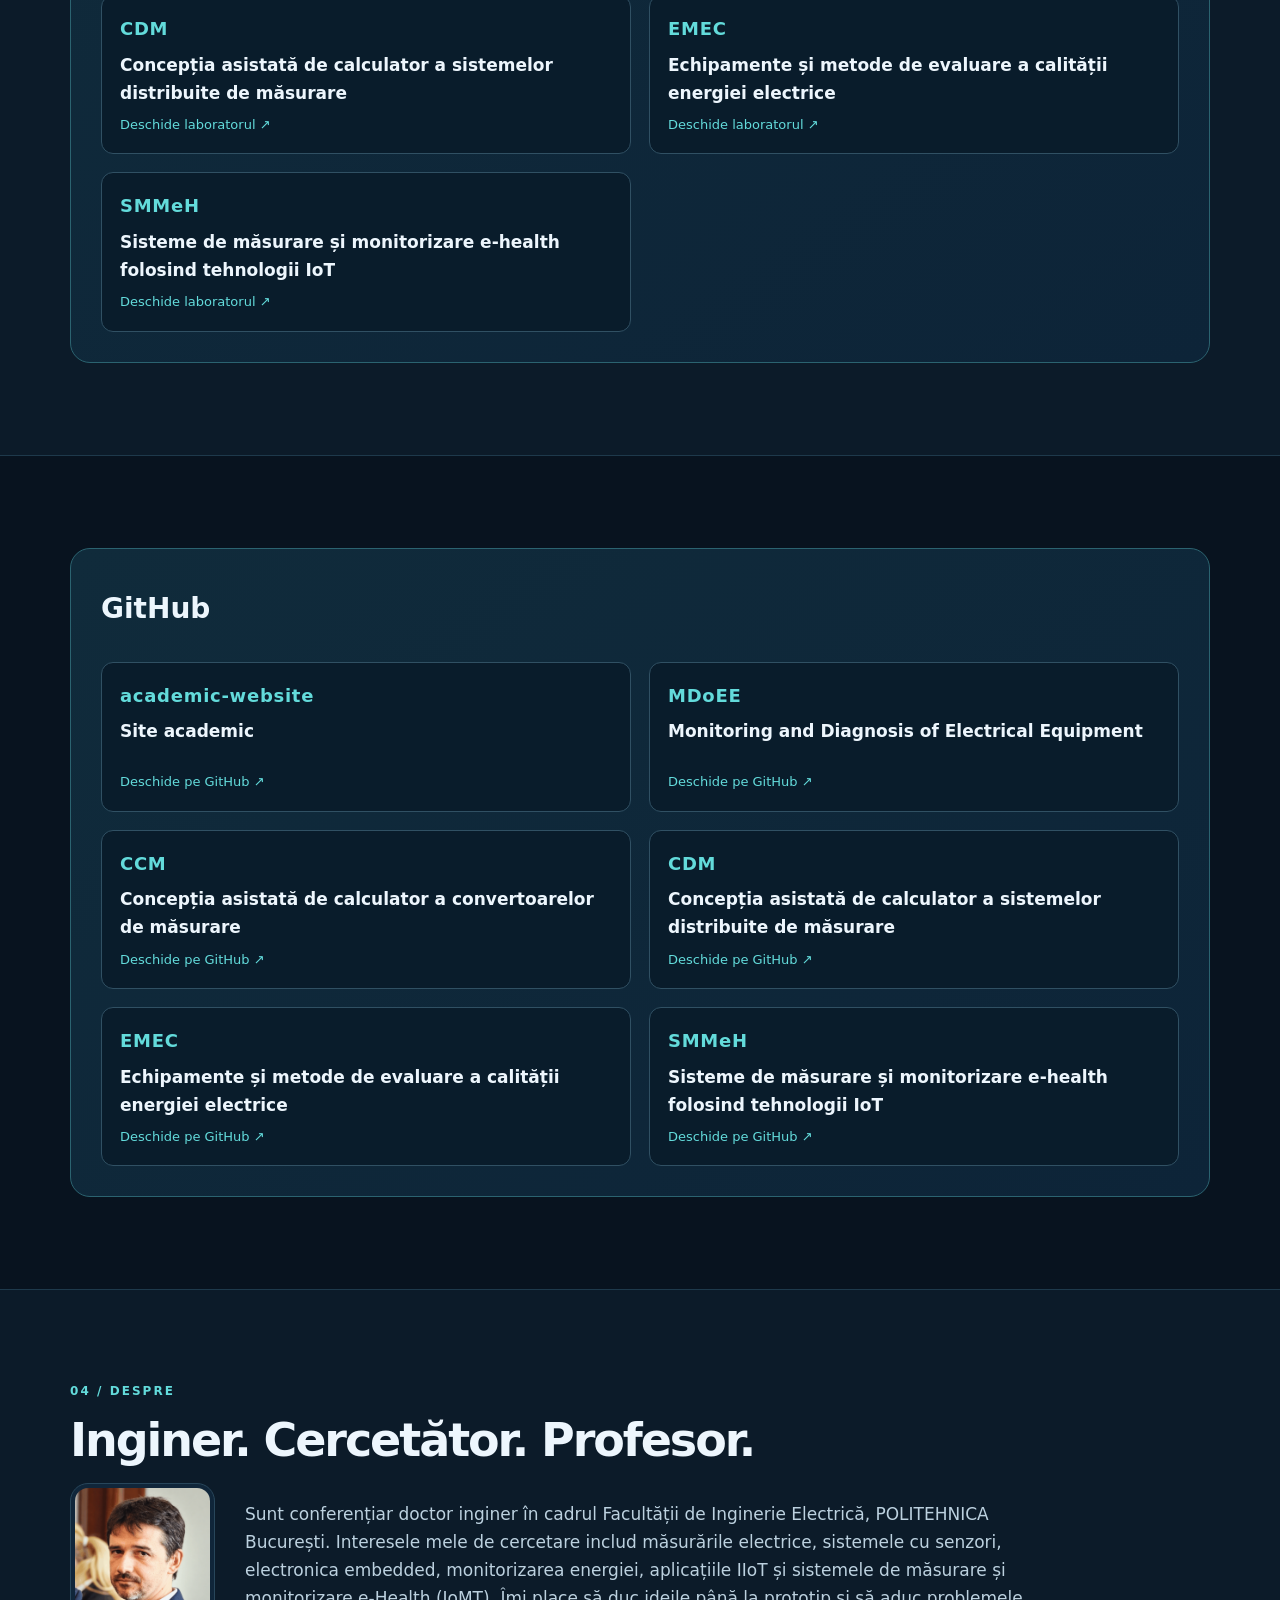
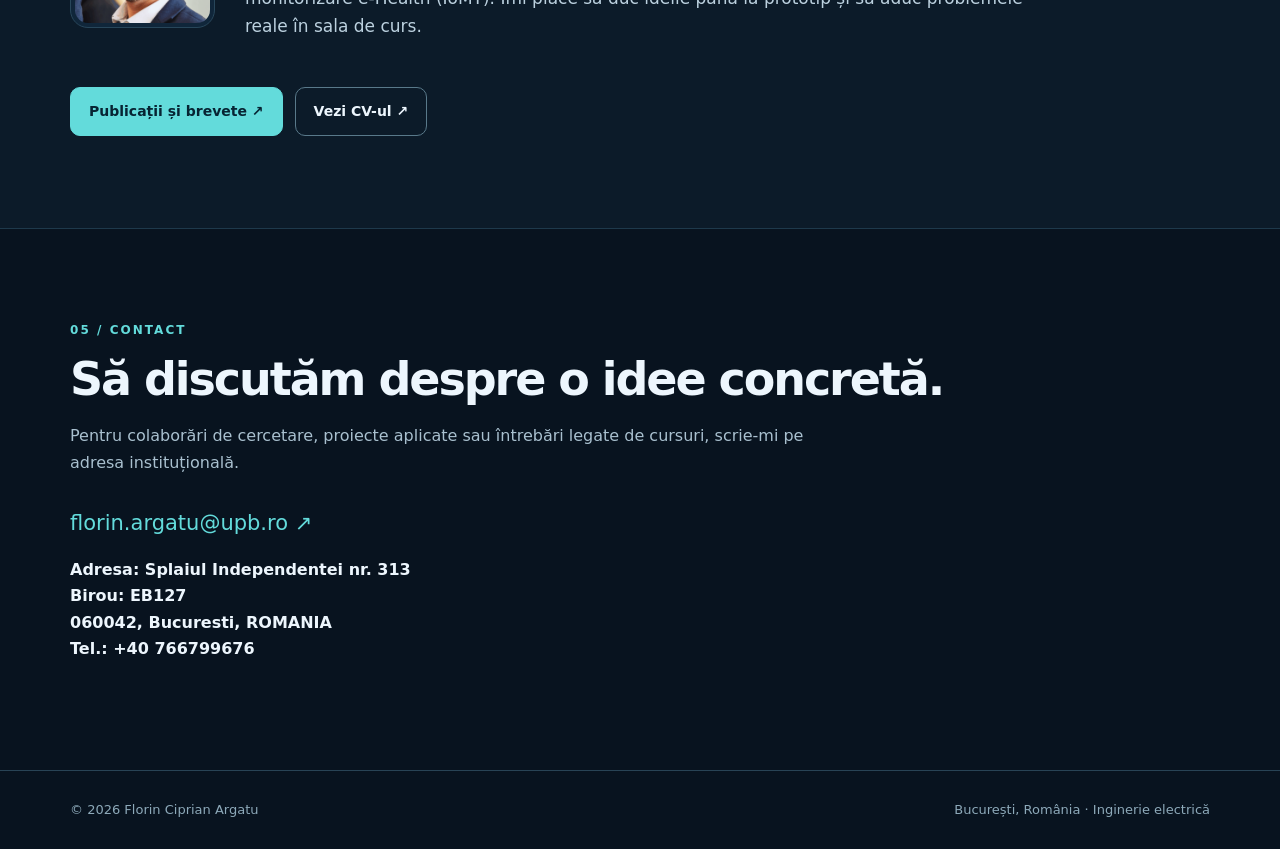
==== commit f8fba5fd: "Adaugă SMMeH în cursuri, Virtual Laboratory și lista GitHub" ====
--- a/index.html
+++ b/index.html
@@ -14,7 +14,7 @@
 <main><section class="hero" id="start"><div class="container"><div class="hero-grid"><div class="hero-copy"><div class="eyebrow" data-ro="Inginerie electrică · POLITEHNICA București" data-en="Electrical Engineering · POLITEHNICA Bucharest">Inginerie electrică · POLITEHNICA București</div><h1 data-ro="Din semnal,<br><span>înțelegere.</span>" data-en="From signal<br><span>to insight.</span>">Din semnal,<br><span>înțelegere.</span></h1><p class="lede" data-ro="Sunt Florin Ciprian Argatu. Lucrez la intersecția dintre măsurări, senzori, sisteme embedded și monitorizarea inteligentă a energiei. Construiesc sisteme care transformă datele fizice în informații utile." data-en="I am Florin Ciprian Argatu. My work connects measurement, sensors, embedded systems and intelligent energy monitoring. I build systems that turn physical data into useful information.">Sunt Florin Ciprian Argatu. Lucrez la intersecția dintre măsurări, senzori, sisteme embedded și monitorizarea inteligentă a energiei. Construiesc sisteme care transformă datele fizice în informații utile.</p><div class="actions"><a class="btn secondary" href="https://argatuflorin.github.io/academic-website/" data-ro="Profil academic ↗" data-en="Academic profile ↗">Profil academic ↗</a><a class="btn" href="#github" data-ro="Explorează proiectele GitHub" data-en="Explore GitHub projects">Explorează proiectele GitHub</a><a class="btn secondary" href="#laborator" data-ro="Deschide laboratorul virtual" data-en="Open virtual laboratory">Deschide laboratorul virtual</a></div></div><div class="hero-visual"><div class="signal-tabs" role="group" aria-label="Signal view"><button type="button" data-signal-mode="3d" aria-pressed="true">◈ 3D Space</button><button type="button" data-signal-mode="time" aria-pressed="false">∿ Amplitude–Time</button><button type="button" data-signal-mode="freq" aria-pressed="false">▥ Amplitude–Frequency</button></div><canvas id="hero-signal" tabindex="0" role="img" aria-label="Animated 3D signal synthesis: fundamental, third and fifth harmonics with their sum. Drag or use arrow keys to rotate."></canvas></div></div><div class="hero-footer"><span>01 — <span data-ro="Măsurare" data-en="Measurement">Măsurare</span> &nbsp; 02 — <span data-ro="Analiză" data-en="Analysis">Analiză</span> &nbsp; 03 — <span data-ro="Decizie" data-en="Decision">Decizie</span></span><span>Instrumentation · Embedded Systems · IIoT · IoMT · Energy</span></div></div></section>
 <section class="section" id="directii"><div class="container"><div class="kicker">01 / <span data-ro="Abordare" data-en="Approach">Abordare</span></div><h2 data-ro="De la fenomen la sistem" data-en="From phenomenon to system">De la fenomen la sistem</h2><p class="intro" data-ro="Un fir comun leagă cercetarea, prototiparea și predarea: măsurarea corectă a lumii reale." data-en="Research, prototyping and teaching share the same foundation: measuring the real world correctly.">Un fir comun leagă cercetarea, prototiparea și predarea: măsurarea corectă a lumii reale.</p><div class="grid"><article class="card"><div class="num">01</div><h3 data-ro="Captăm" data-en="Acquire">Captăm</h3><p data-ro="Alegem senzori, condiționăm semnale și construim lanțuri de achiziție potrivite fenomenului urmărit." data-en="We choose sensors, condition signals and design acquisition chains suited to the phenomenon being studied.">Alegem senzori, condiționăm semnale și construim lanțuri de achiziție potrivite fenomenului urmărit.</p></article><article class="card"><div class="num">02</div><h3 data-ro="Conectăm" data-en="Connect">Conectăm</h3><p data-ro="Integrăm echipamente, microcontrolere și protocoale industriale în sisteme coerente de monitorizare." data-en="We integrate equipment, microcontrollers and industrial protocols into coherent monitoring systems.">Integrăm echipamente, microcontrolere și protocoale industriale în sisteme coerente de monitorizare.</p></article><article class="card"><div class="num">03</div><h3 data-ro="Înțelegem" data-en="Interpret">Înțelegem</h3><p data-ro="Transformăm datele în indicatori și vizualizări utile pentru diagnoză și decizie." data-en="We turn data into indicators and visualizations that support diagnostics and decisions.">Transformăm datele în indicatori și vizualizări utile pentru diagnoză și decizie.</p></article></div></div></section>
 <section class="section" id="proiecte"><div class="container"><div class="kicker">02 / <span data-ro="Activitate" data-en="Research and projects">Activitate</span></div><h2 data-ro="Proiecte selectate" data-en="Selected projects">Proiecte selectate</h2><p class="intro" data-ro="De la achiziția semnalului la arhitecturi conectate, cu accent pe validare și utilizare practică." data-en="From signal acquisition to connected architectures, with an emphasis on validation and practical applications.">De la achiziția semnalului la arhitecturi conectate, cu accent pe validare și utilizare practică.</p><div class="grid"><a class="card project-link" href="https://home.eb104lab.ro/electrica/" target="_blank" rel="noopener noreferrer"><div class="num">01 / SIERA</div><h3 data-ro="O arhitectură inteligentă pentru monitorizarea resurselor" data-en="An intelligent resource-monitoring architecture">O arhitectură inteligentă pentru monitorizarea resurselor</h3><p data-ro="Noduri IIoT, comunicații interoperabile, stocare și analiză pentru monitorizarea distribuită a energiei și a altor resurse." data-en="IIoT nodes, interoperable communications, storage and analytics for distributed monitoring of energy and other resources.">Noduri IIoT, comunicații interoperabile, stocare și analiză pentru monitorizarea distribuită a energiei și a altor resurse.</p><div class="tags">IIoT · Interoperability · Analytics</div></a><a class="card project-link" href="https://home.eb104lab.ro/electrica/demo/#overview" target="_blank" rel="noopener noreferrer"><div class="num">02 / PROTOTYPE</div><h3 data-ro="Tablou electric conectat" data-en="Connected electrical panel">Tablou electric conectat</h3><p data-ro="Monitorizare cu analizor de rețea, senzori de mediu, Modbus RTU/RS-485, ESP32-S3 și MQTT." data-en="Monitoring with a power-quality analyzer, environmental sensors, Modbus RTU/RS-485, ESP32-S3 and MQTT.">Monitorizare cu analizor de rețea, senzori de mediu, Modbus RTU/RS-485, ESP32-S3 și MQTT.</p><div class="tags">Modbus · ESP32-S3 · MQTT</div></a><a class="card project-link" href="https://home.eb104lab.ro/electrica/demo/#analytics" target="_blank" rel="noopener noreferrer"><div class="num">03 / ENERGY</div><h3 data-ro="Date pentru decizii energetice" data-en="Data for energy decisions">Date pentru decizii energetice</h3><p data-ro="Monitorizarea consumului și calității energiei; integrarea datelor de măsurare în tablouri de bord pentru diagnoză." data-en="Consumption and power-quality monitoring; integration of measurement data into dashboards for diagnostics.">Monitorizarea consumului și calității energiei; integrarea datelor de măsurare în tablouri de bord pentru diagnoză.</p><div class="tags">Power Quality · Visualization · Monitoring</div></a></div></div></section>
-<section class="section" id="cursuri"><div class="container"><div class="kicker">03 / <span data-ro="Educație" data-en="Education">Educație</span></div><h2 data-ro="La curs și în laborator" data-en="Teaching and laboratory">La curs și în laborator</h2><p class="intro" data-ro="Predau ingineria măsurării prin principii, exemple aplicate și contact direct cu echipamentele — completate acum de simulări interactive." data-en="I teach measurement engineering through principles, practical examples and hands-on equipment, now complemented by interactive simulations.">Predau ingineria măsurării prin principii, exemple aplicate și contact direct cu echipamentele — completate acum de simulări interactive.</p><div class="courses"><div class="course"><span class="index">01</span><div><strong data-ro="Măsurări și instrumentație" data-en="Measurements and Instrumentation">Măsurări și instrumentație</strong><small data-ro="Licență · FIM" data-en="Bachelor's degree · FIM">Licență · FIM</small></div></div><div class="course"><span class="index">02</span><div><strong>Monitoring and Diagnosis of Electrical Equipment</strong><small>Bachelor's degree · IEC</small><a href="https://argatuflorin.github.io/MDoEE/" target="_blank" rel="noopener noreferrer" data-ro="Accesează laboratorul virtual ↗" data-en="Explore the virtual laboratory ↗">Accesează laboratorul virtual ↗</a></div></div><div class="course"><span class="index">03</span><div><strong data-ro="Sisteme de măsurare și monitorizare e-health" data-en="e-Health Measurement and Monitoring Systems">Sisteme de măsurare și monitorizare e-health</strong><small data-ro="Master · TIMM" data-en="Master's degree · TIMM">Master · TIMM</small></div></div><div class="course"><span class="index">04</span><div><strong data-ro="Echipamente și metode de evaluare a calității energiei electrice" data-en="Equipment and Methods for Power Quality Assessment">Echipamente și metode de evaluare a calității energiei electrice</strong><small data-ro="Master · SIIM" data-en="Master's degree · SIIM">Master · SIIM</small><a href="https://argatuflorin.github.io/EMEC/EMEC_Trifazat_Armonici.html" target="_blank" rel="noopener noreferrer" data-ro="Accesează laboratorul virtual ↗" data-en="Explore the virtual laboratory ↗">Accesează laboratorul virtual ↗</a></div></div><div class="course"><span class="index">05</span><div><strong data-ro="Concepția asistată de calculator a convertoarelor de măsurare" data-en="Computer-Aided Design of Measurement Converters">Concepția asistată de calculator a convertoarelor de măsurare</strong><small data-ro="Licență · Anul IV · CCM" data-en="Bachelor's degree · Year IV · CCM">Licență · Anul IV · CCM</small><a href="https://argatuflorin.github.io/CCM/" target="_blank" rel="noopener noreferrer" data-ro="Accesează laboratorul virtual ↗" data-en="Explore the virtual laboratory ↗">Accesează laboratorul virtual ↗</a></div></div><div class="course"><span class="index">06</span><div><strong data-ro="Concepția asistată de calculator a sistemelor distribuite de măsurare" data-en="Computer-Aided Design of Distributed Measurement Systems">Concepția asistată de calculator a sistemelor distribuite de măsurare</strong><small data-ro="Licență · Anul IV · CDM" data-en="Bachelor's degree · Year IV · CDM">Licență · Anul IV · CDM</small><a href="https://argatuflorin.github.io/CDM/" target="_blank" rel="noopener noreferrer" data-ro="Accesează laboratorul virtual ↗" data-en="Explore the virtual laboratory ↗">Accesează laboratorul virtual ↗</a></div></div></div>
+<section class="section" id="cursuri"><div class="container"><div class="kicker">03 / <span data-ro="Educație" data-en="Education">Educație</span></div><h2 data-ro="La curs și în laborator" data-en="Teaching and laboratory">La curs și în laborator</h2><p class="intro" data-ro="Predau ingineria măsurării prin principii, exemple aplicate și contact direct cu echipamentele — completate acum de simulări interactive." data-en="I teach measurement engineering through principles, practical examples and hands-on equipment, now complemented by interactive simulations.">Predau ingineria măsurării prin principii, exemple aplicate și contact direct cu echipamentele — completate acum de simulări interactive.</p><div class="courses"><div class="course"><span class="index">01</span><div><strong data-ro="Măsurări și instrumentație" data-en="Measurements and Instrumentation">Măsurări și instrumentație</strong><small data-ro="Licență · FIM" data-en="Bachelor's degree · FIM">Licență · FIM</small></div></div><div class="course"><span class="index">02</span><div><strong>Monitoring and Diagnosis of Electrical Equipment</strong><small>Bachelor's degree · IEC</small><a href="https://argatuflorin.github.io/MDoEE/" target="_blank" rel="noopener noreferrer" data-ro="Accesează laboratorul virtual ↗" data-en="Explore the virtual laboratory ↗">Accesează laboratorul virtual ↗</a></div></div><div class="course"><span class="index">03</span><div><strong data-ro="Sisteme de măsurare și monitorizare e-health" data-en="e-Health Measurement and Monitoring Systems">Sisteme de măsurare și monitorizare e-health</strong><small data-ro="Master · TIMM" data-en="Master's degree · TIMM">Master · TIMM</small><a href="https://argatuflorin.github.io/SMMeH/" target="_blank" rel="noopener noreferrer" data-ro="Accesează laboratorul virtual ↗" data-en="Explore the virtual laboratory ↗">Accesează laboratorul virtual ↗</a></div></div><div class="course"><span class="index">04</span><div><strong data-ro="Echipamente și metode de evaluare a calității energiei electrice" data-en="Equipment and Methods for Power Quality Assessment">Echipamente și metode de evaluare a calității energiei electrice</strong><small data-ro="Master · SIIM" data-en="Master's degree · SIIM">Master · SIIM</small><a href="https://argatuflorin.github.io/EMEC/EMEC_Trifazat_Armonici.html" target="_blank" rel="noopener noreferrer" data-ro="Accesează laboratorul virtual ↗" data-en="Explore the virtual laboratory ↗">Accesează laboratorul virtual ↗</a></div></div><div class="course"><span class="index">05</span><div><strong data-ro="Concepția asistată de calculator a convertoarelor de măsurare" data-en="Computer-Aided Design of Measurement Converters">Concepția asistată de calculator a convertoarelor de măsurare</strong><small data-ro="Licență · Anul IV · CCM" data-en="Bachelor's degree · Year IV · CCM">Licență · Anul IV · CCM</small><a href="https://argatuflorin.github.io/CCM/" target="_blank" rel="noopener noreferrer" data-ro="Accesează laboratorul virtual ↗" data-en="Explore the virtual laboratory ↗">Accesează laboratorul virtual ↗</a></div></div><div class="course"><span class="index">06</span><div><strong data-ro="Concepția asistată de calculator a sistemelor distribuite de măsurare" data-en="Computer-Aided Design of Distributed Measurement Systems">Concepția asistată de calculator a sistemelor distribuite de măsurare</strong><small data-ro="Licență · Anul IV · CDM" data-en="Bachelor's degree · Year IV · CDM">Licență · Anul IV · CDM</small><a href="https://argatuflorin.github.io/CDM/" target="_blank" rel="noopener noreferrer" data-ro="Accesează laboratorul virtual ↗" data-en="Explore the virtual laboratory ↗">Accesează laboratorul virtual ↗</a></div></div></div>
 <div class="lab" id="laborator">
 <div class="lab-head"><div><h3>Virtual Laboratory</h3><p data-ro="Alege disciplina pentru a deschide laboratorul virtual într-o filă nouă." data-en="Choose a course to open its virtual laboratory in a new tab.">Alege disciplina pentru a deschide laboratorul virtual într-o filă nouă.</p></div></div>
 <div class="lab-options">
@@ -22,6 +22,8 @@
 <a class="lesson" href="https://argatuflorin.github.io/CCM/" target="_blank" rel="noopener noreferrer"><span>CCM</span><strong data-ro="Concepția asistată de calculator a convertoarelor de măsurare" data-en="Computer-Aided Design of Measurement Converters">Concepția asistată de calculator a convertoarelor de măsurare</strong><em data-ro="Deschide laboratorul ↗" data-en="Open laboratory ↗">Deschide laboratorul ↗</em></a>
 <a class="lesson" href="https://argatuflorin.github.io/CDM/" target="_blank" rel="noopener noreferrer"><span>CDM</span><strong data-ro="Concepția asistată de calculator a sistemelor distribuite de măsurare" data-en="Computer-Aided Design of Distributed Measurement Systems">Concepția asistată de calculator a sistemelor distribuite de măsurare</strong><em data-ro="Deschide laboratorul ↗" data-en="Open laboratory ↗">Deschide laboratorul ↗</em></a>
 <a class="lesson" href="https://argatuflorin.github.io/EMEC/EMEC_Trifazat_Armonici.html" target="_blank" rel="noopener noreferrer"><span>EMEC</span><strong data-ro="Echipamente și metode de evaluare a calității energiei electrice" data-en="Equipment and Methods for Power Quality Assessment">Echipamente și metode de evaluare a calității energiei electrice</strong><em data-ro="Deschide laboratorul ↗" data-en="Open laboratory ↗">Deschide laboratorul ↗</em></a>
+<a class="lesson" href="https://argatuflorin.github.io/SMMeH/" target="_blank" rel="noopener noreferrer"><span>SMMeH</span><strong data-ro="Sisteme de măsurare și monitorizare e-health folosind tehnologii IoT" data-en="E-health Measurement and Monitoring Systems Using IoT Technologies">Sisteme de măsurare și monitorizare e-health folosind tehnologii IoT</strong><em data-ro="Deschide laboratorul ↗" data-en="Open laboratory ↗">Deschide laboratorul ↗</em></a>
+
 </div></div></div></section>
 <section class="section" id="github"><div class="container"><div class="lab" style="margin-top:0"><div class="lab-head"><div><h3>GitHub</h3></div></div><div class="lab-options">
 <a class="lesson" href="https://github.com/argatuflorin/academic-website" target="_blank" rel="noopener noreferrer"><span>academic-website</span><strong data-ro="Site academic" data-en="Academic website">Site academic</strong><em data-ro="Deschide pe GitHub ↗" data-en="Open on GitHub ↗">Deschide pe GitHub ↗</em></a>
@@ -29,6 +31,8 @@
 <a class="lesson" href="https://github.com/argatuflorin/CCM" target="_blank" rel="noopener noreferrer"><span>CCM</span><strong data-ro="Concepția asistată de calculator a convertoarelor de măsurare" data-en="Computer-Aided Design of Measurement Converters">Concepția asistată de calculator a convertoarelor de măsurare</strong><em data-ro="Deschide pe GitHub ↗" data-en="Open on GitHub ↗">Deschide pe GitHub ↗</em></a>
 <a class="lesson" href="https://github.com/argatuflorin/CDM" target="_blank" rel="noopener noreferrer"><span>CDM</span><strong data-ro="Concepția asistată de calculator a sistemelor distribuite de măsurare" data-en="Computer-Aided Design of Distributed Measurement Systems">Concepția asistată de calculator a sistemelor distribuite de măsurare</strong><em data-ro="Deschide pe GitHub ↗" data-en="Open on GitHub ↗">Deschide pe GitHub ↗</em></a>
 <a class="lesson" href="https://github.com/argatuflorin/EMEC" target="_blank" rel="noopener noreferrer"><span>EMEC</span><strong data-ro="Echipamente și metode de evaluare a calității energiei electrice" data-en="Equipment and Methods for Power Quality Assessment">Echipamente și metode de evaluare a calității energiei electrice</strong><em data-ro="Deschide pe GitHub ↗" data-en="Open on GitHub ↗">Deschide pe GitHub ↗</em></a>
+<a class="lesson" href="https://github.com/argatuflorin/SMMeH" target="_blank" rel="noopener noreferrer"><span>SMMeH</span><strong data-ro="Sisteme de măsurare și monitorizare e-health folosind tehnologii IoT" data-en="E-health Measurement and Monitoring Systems Using IoT Technologies">Sisteme de măsurare și monitorizare e-health folosind tehnologii IoT</strong><em data-ro="Deschide pe GitHub ↗" data-en="Open on GitHub ↗">Deschide pe GitHub ↗</em></a>
+
 </div></div></div></section>
 <section class="section" id="despre"><div class="container"><div class="kicker">04 / <span data-ro="Despre" data-en="About">Despre</span></div><h2 data-ro="Inginer. Cercetător. Profesor." data-en="Engineer. Researcher. Educator.">Inginer. Cercetător. Profesor.</h2><div class="about-profile"><img src="assets/portrait.png" width="160" height="160" loading="lazy" alt="Florin Ciprian Argatu"><p class="about" data-ro="Sunt conferențiar doctor inginer în cadrul Facultății de Inginerie Electrică, POLITEHNICA București. Interesele mele de cercetare includ măsurările electrice, sistemele cu senzori, electronica embedded, monitorizarea energiei, aplicațiile IIoT și sistemele de măsurare și monitorizare e-Health (IoMT). Îmi place să duc ideile până la prototip și să aduc problemele reale în sala de curs." data-en="I am an associate professor at the Faculty of Electrical Engineering, POLITEHNICA Bucharest. My research interests include electrical measurements, sensor systems, embedded electronics, energy monitoring, IIoT applications and e-Health measurement and monitoring systems (IoMT). I enjoy turning ideas into working prototypes and bringing real engineering problems into the classroom.">Sunt conferențiar doctor inginer în cadrul Facultății de Inginerie Electrică, POLITEHNICA București. Interesele mele de cercetare includ măsurările electrice, sistemele cu senzori, electronica embedded, monitorizarea energiei, aplicațiile IIoT și sistemele de măsurare și monitorizare e-Health (IoMT). Îmi place să duc ideile până la prototip și să aduc problemele reale în sala de curs.</p></div><div class="actions"><a class="btn" href="https://argatuflorin.github.io/academic-website/publications.html" data-ro="Publicații și brevete ↗" data-en="Publications and patents ↗">Publicații și brevete ↗</a><a class="btn secondary" href="https://argatuflorin.github.io/academic-website/cv.html" target="_blank" rel="noopener noreferrer" data-ro="Vezi CV-ul ↗" data-en="View CV ↗">Vezi CV-ul ↗</a></div></div></section>
 <section class="section" id="contact"><div class="container"><div class="kicker">05 / Contact</div><h2 data-ro="Să discutăm despre o idee concretă." data-en="Let's discuss a concrete idea.">Să discutăm despre o idee concretă.</h2><p class="intro" data-ro="Pentru colaborări de cercetare, proiecte aplicate sau întrebări legate de cursuri, scrie-mi pe adresa instituțională." data-en="For research collaboration, applied projects or course-related questions, write to my institutional email address.">Pentru colaborări de cercetare, proiecte aplicate sau întrebări legate de cursuri, scrie-mi pe adresa instituțională.</p><a class="contact-link" href="mailto:florin.argatu@upb.ro">florin.argatu@upb.ro ↗</a><p class="contact-details"><strong>Adresa: Splaiul Independentei nr. 313<br>Birou: EB127<br>060042, Bucuresti, ROMANIA<br>Tel.: <a href="tel:+40766799676">+40 766799676</a></strong></p></div></section></main><footer><div class="container"><span>© 2026 Florin Ciprian Argatu</span><span data-ro="București, România · Inginerie electrică" data-en="Bucharest, Romania · Electrical Engineering">București, România · Inginerie electrică</span></div></footer>
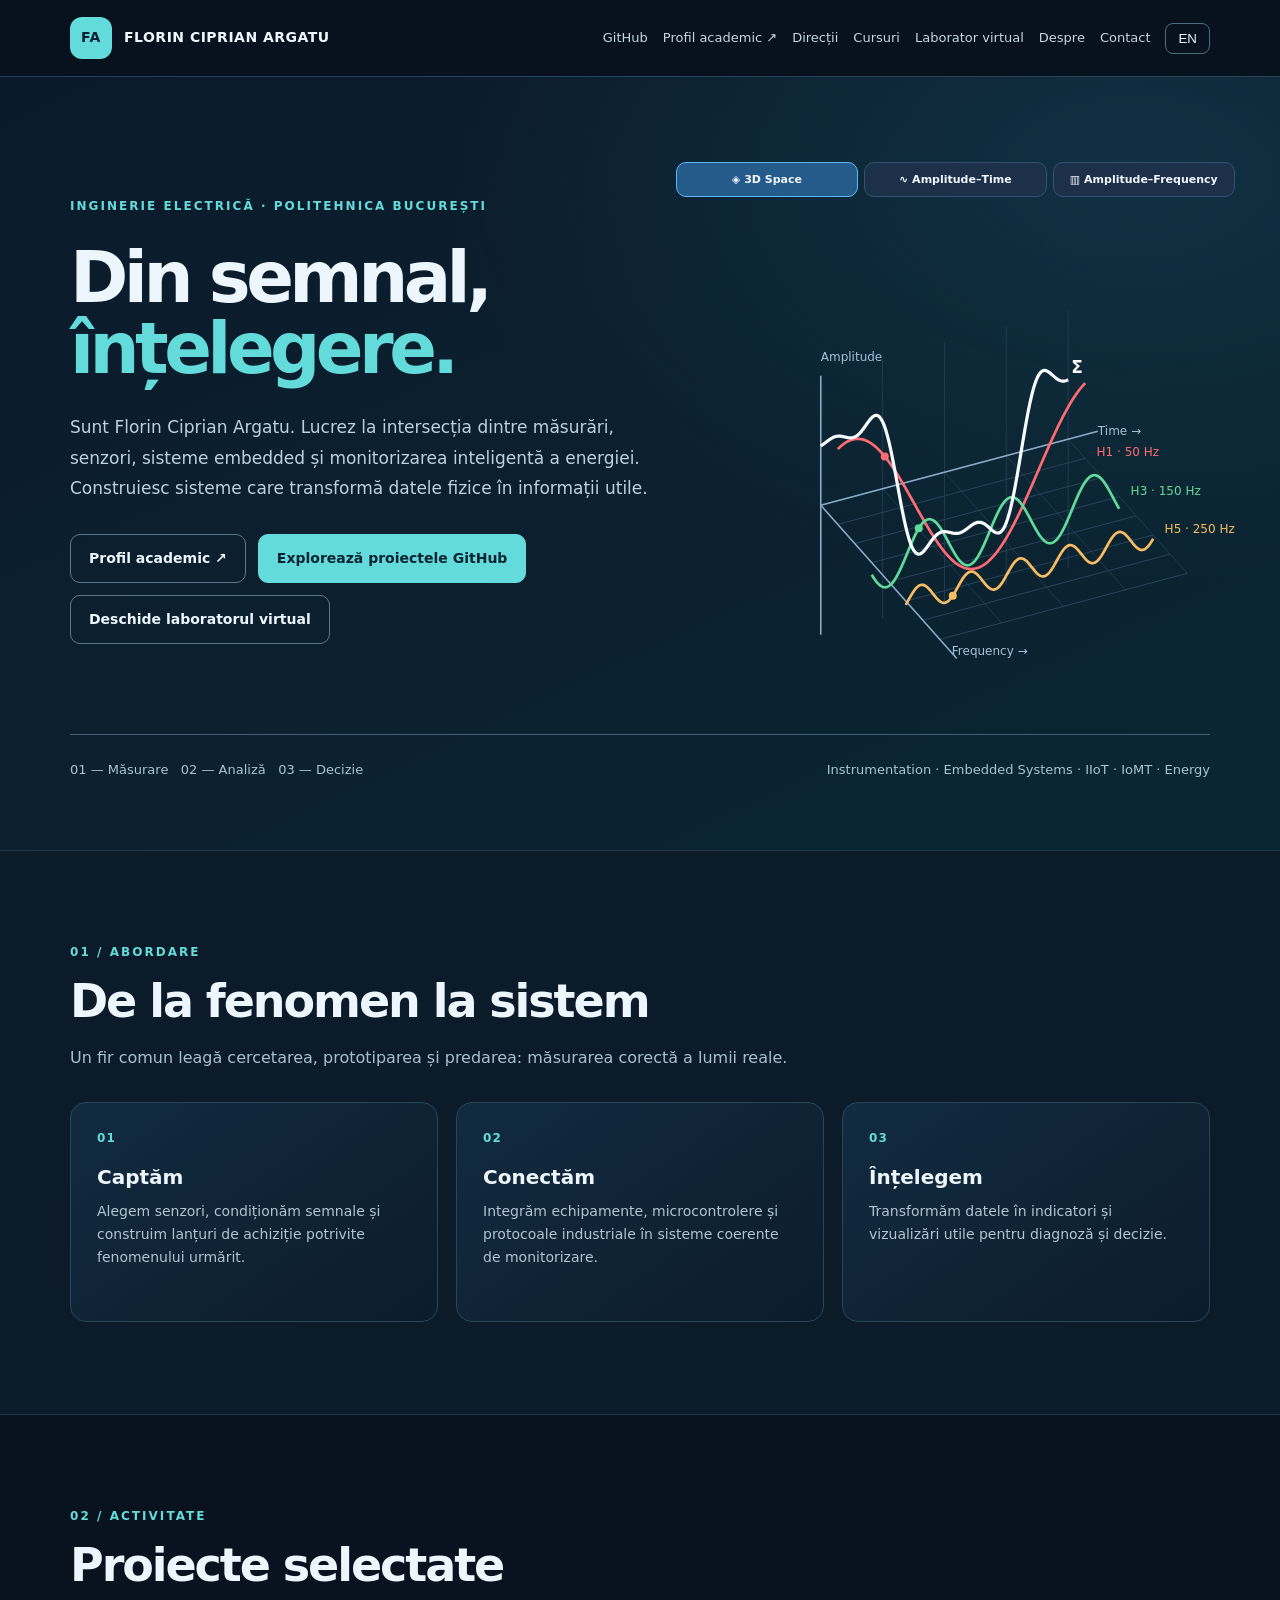
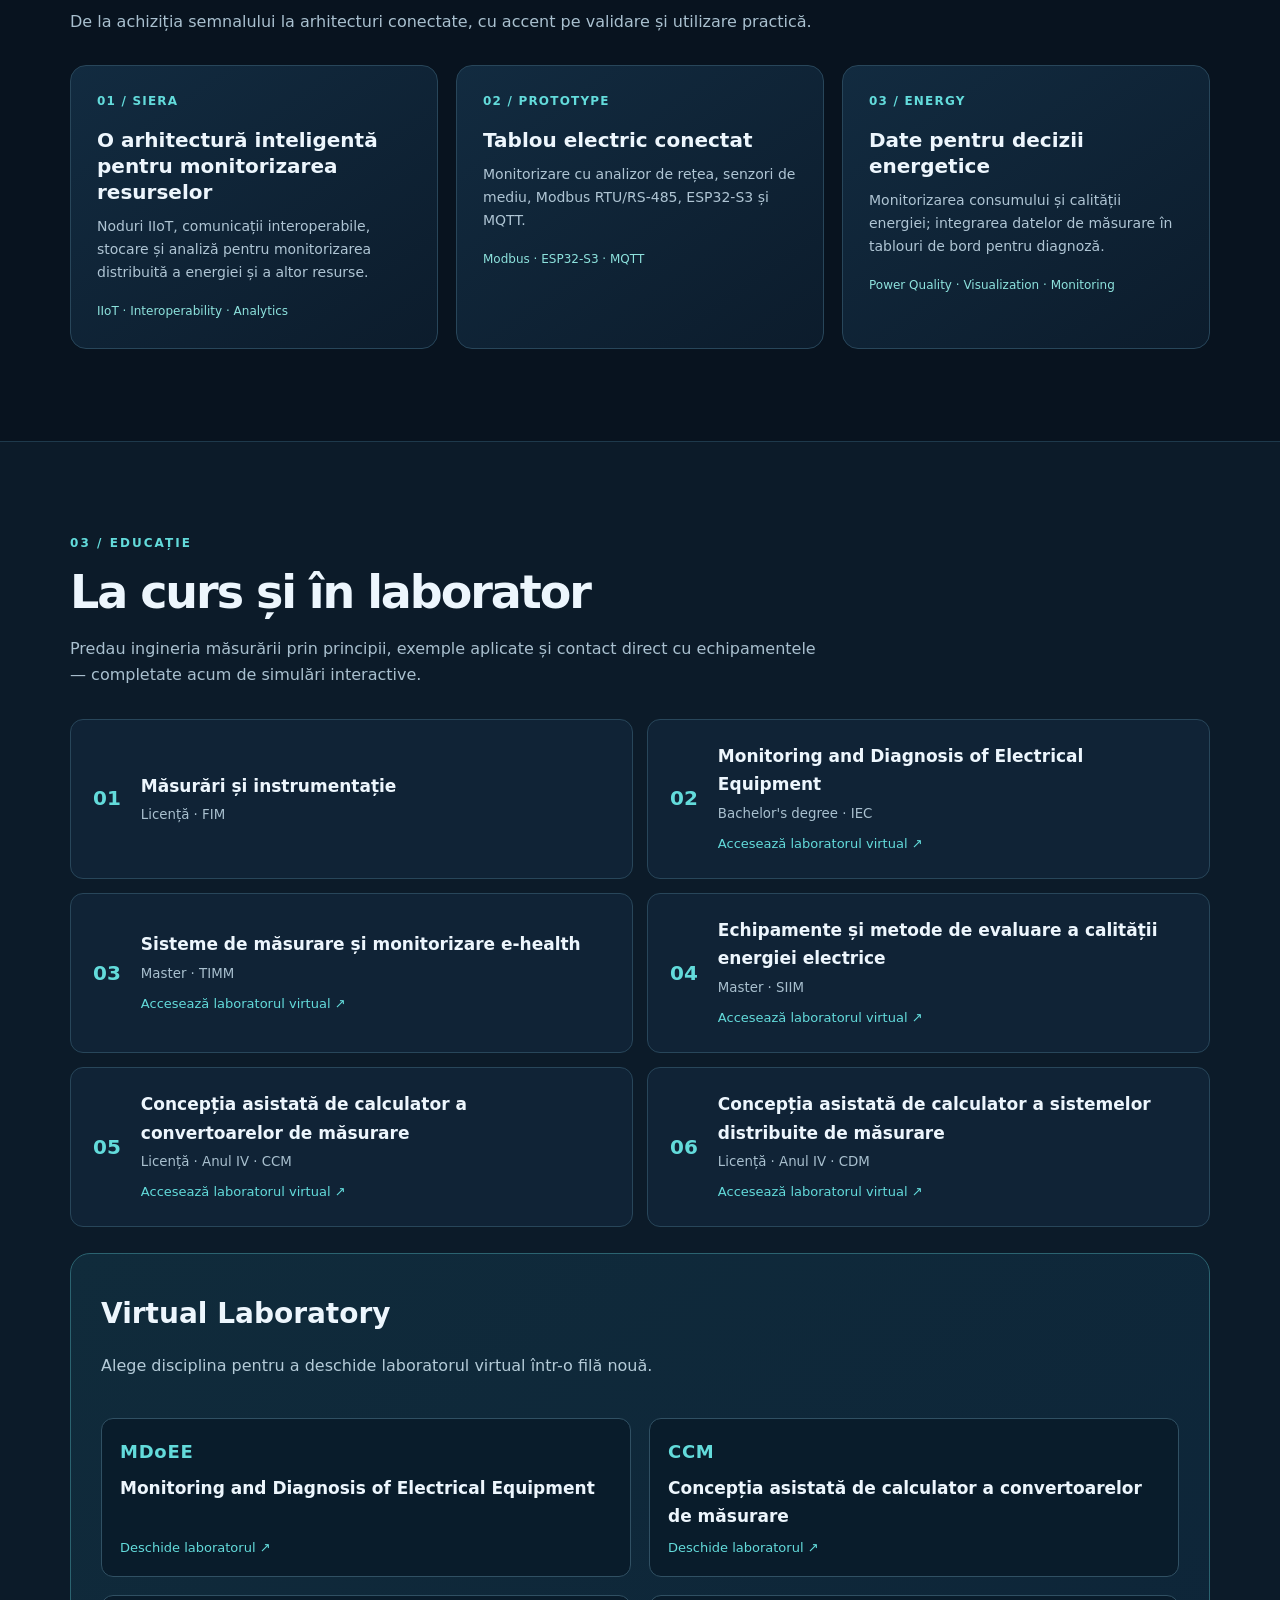
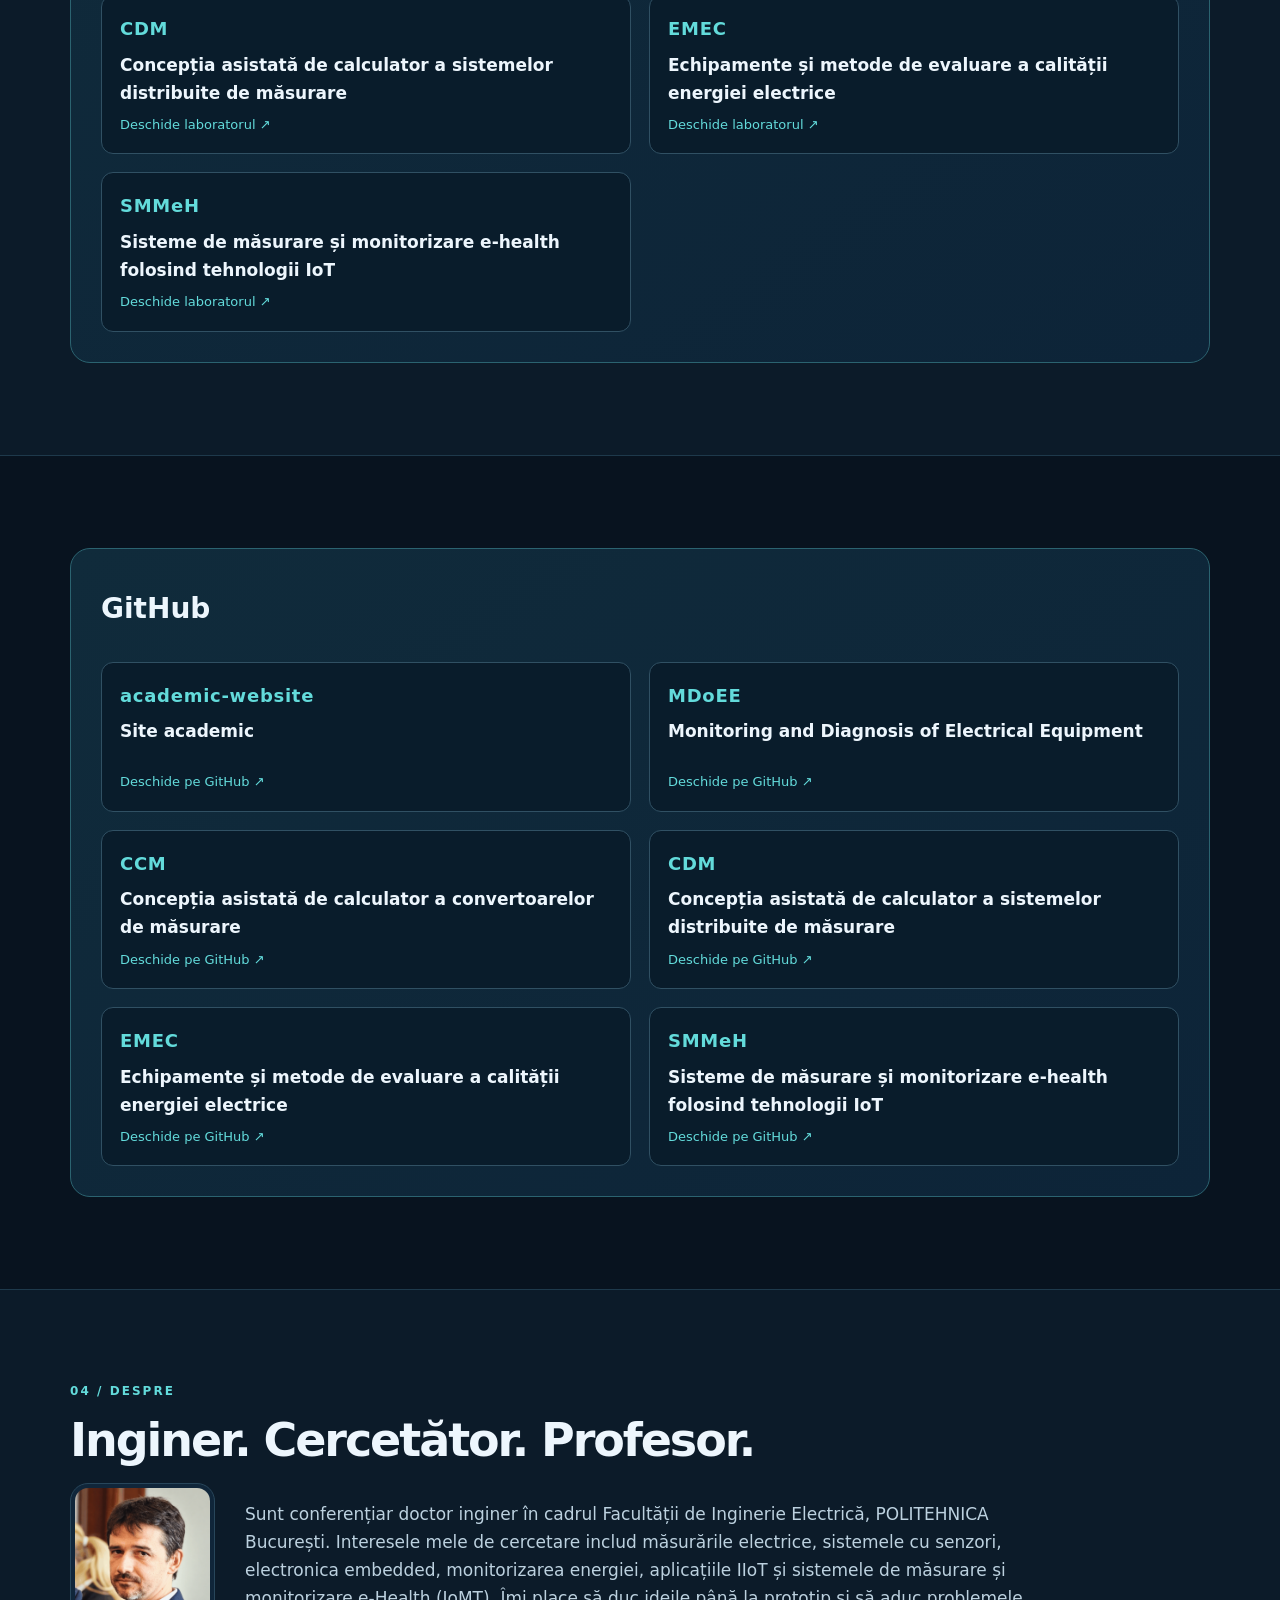
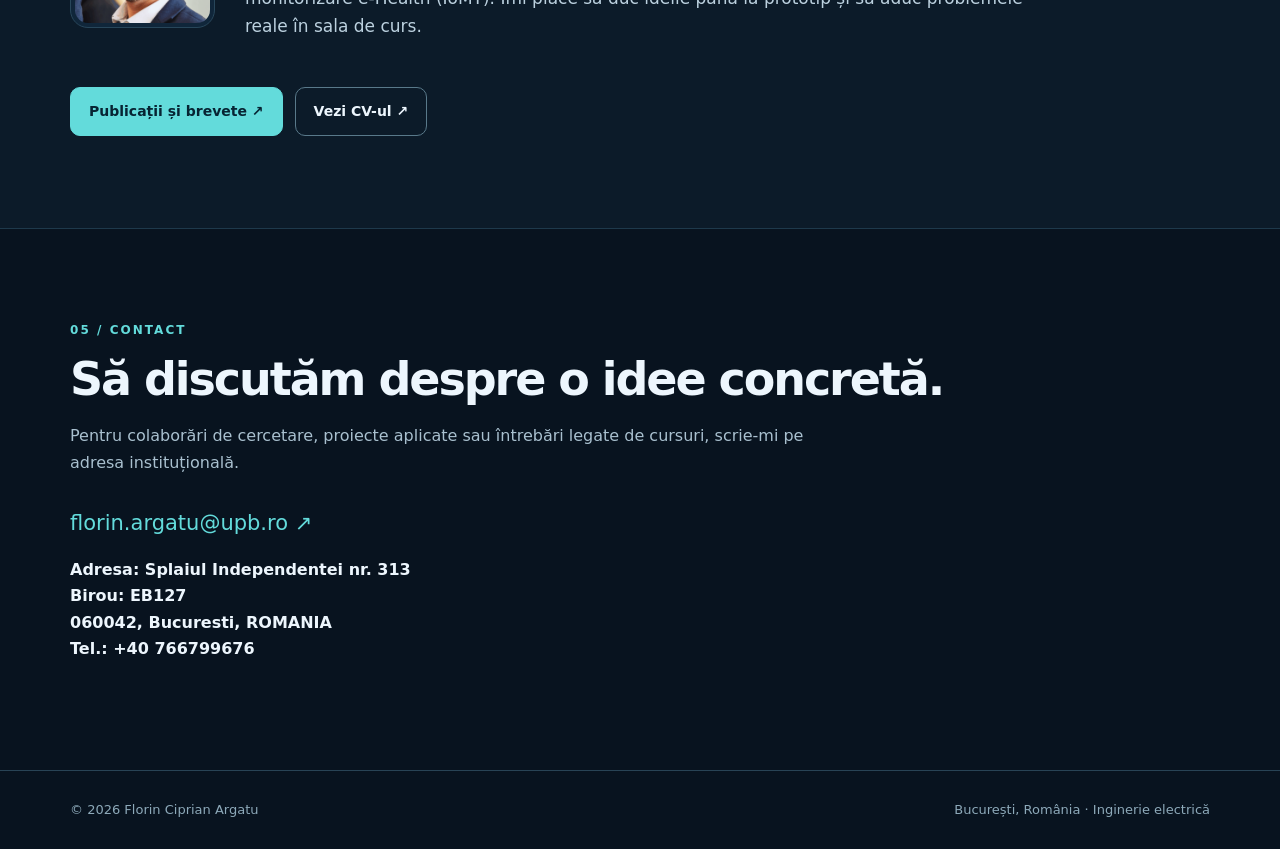
==== commit 7902c633: "Pagina principală: EMEC trimite la pagina laboratoarelor virtuale L02–L06" ====
--- a/index.html
+++ b/index.html
@@ -14,14 +14,14 @@
 <main><section class="hero" id="start"><div class="container"><div class="hero-grid"><div class="hero-copy"><div class="eyebrow" data-ro="Inginerie electrică · POLITEHNICA București" data-en="Electrical Engineering · POLITEHNICA Bucharest">Inginerie electrică · POLITEHNICA București</div><h1 data-ro="Din semnal,<br><span>înțelegere.</span>" data-en="From signal<br><span>to insight.</span>">Din semnal,<br><span>înțelegere.</span></h1><p class="lede" data-ro="Sunt Florin Ciprian Argatu. Lucrez la intersecția dintre măsurări, senzori, sisteme embedded și monitorizarea inteligentă a energiei. Construiesc sisteme care transformă datele fizice în informații utile." data-en="I am Florin Ciprian Argatu. My work connects measurement, sensors, embedded systems and intelligent energy monitoring. I build systems that turn physical data into useful information.">Sunt Florin Ciprian Argatu. Lucrez la intersecția dintre măsurări, senzori, sisteme embedded și monitorizarea inteligentă a energiei. Construiesc sisteme care transformă datele fizice în informații utile.</p><div class="actions"><a class="btn secondary" href="https://argatuflorin.github.io/academic-website/" data-ro="Profil academic ↗" data-en="Academic profile ↗">Profil academic ↗</a><a class="btn" href="#github" data-ro="Explorează proiectele GitHub" data-en="Explore GitHub projects">Explorează proiectele GitHub</a><a class="btn secondary" href="#laborator" data-ro="Deschide laboratorul virtual" data-en="Open virtual laboratory">Deschide laboratorul virtual</a></div></div><div class="hero-visual"><div class="signal-tabs" role="group" aria-label="Signal view"><button type="button" data-signal-mode="3d" aria-pressed="true">◈ 3D Space</button><button type="button" data-signal-mode="time" aria-pressed="false">∿ Amplitude–Time</button><button type="button" data-signal-mode="freq" aria-pressed="false">▥ Amplitude–Frequency</button></div><canvas id="hero-signal" tabindex="0" role="img" aria-label="Animated 3D signal synthesis: fundamental, third and fifth harmonics with their sum. Drag or use arrow keys to rotate."></canvas></div></div><div class="hero-footer"><span>01 — <span data-ro="Măsurare" data-en="Measurement">Măsurare</span> &nbsp; 02 — <span data-ro="Analiză" data-en="Analysis">Analiză</span> &nbsp; 03 — <span data-ro="Decizie" data-en="Decision">Decizie</span></span><span>Instrumentation · Embedded Systems · IIoT · IoMT · Energy</span></div></div></section>
 <section class="section" id="directii"><div class="container"><div class="kicker">01 / <span data-ro="Abordare" data-en="Approach">Abordare</span></div><h2 data-ro="De la fenomen la sistem" data-en="From phenomenon to system">De la fenomen la sistem</h2><p class="intro" data-ro="Un fir comun leagă cercetarea, prototiparea și predarea: măsurarea corectă a lumii reale." data-en="Research, prototyping and teaching share the same foundation: measuring the real world correctly.">Un fir comun leagă cercetarea, prototiparea și predarea: măsurarea corectă a lumii reale.</p><div class="grid"><article class="card"><div class="num">01</div><h3 data-ro="Captăm" data-en="Acquire">Captăm</h3><p data-ro="Alegem senzori, condiționăm semnale și construim lanțuri de achiziție potrivite fenomenului urmărit." data-en="We choose sensors, condition signals and design acquisition chains suited to the phenomenon being studied.">Alegem senzori, condiționăm semnale și construim lanțuri de achiziție potrivite fenomenului urmărit.</p></article><article class="card"><div class="num">02</div><h3 data-ro="Conectăm" data-en="Connect">Conectăm</h3><p data-ro="Integrăm echipamente, microcontrolere și protocoale industriale în sisteme coerente de monitorizare." data-en="We integrate equipment, microcontrollers and industrial protocols into coherent monitoring systems.">Integrăm echipamente, microcontrolere și protocoale industriale în sisteme coerente de monitorizare.</p></article><article class="card"><div class="num">03</div><h3 data-ro="Înțelegem" data-en="Interpret">Înțelegem</h3><p data-ro="Transformăm datele în indicatori și vizualizări utile pentru diagnoză și decizie." data-en="We turn data into indicators and visualizations that support diagnostics and decisions.">Transformăm datele în indicatori și vizualizări utile pentru diagnoză și decizie.</p></article></div></div></section>
 <section class="section" id="proiecte"><div class="container"><div class="kicker">02 / <span data-ro="Activitate" data-en="Research and projects">Activitate</span></div><h2 data-ro="Proiecte selectate" data-en="Selected projects">Proiecte selectate</h2><p class="intro" data-ro="De la achiziția semnalului la arhitecturi conectate, cu accent pe validare și utilizare practică." data-en="From signal acquisition to connected architectures, with an emphasis on validation and practical applications.">De la achiziția semnalului la arhitecturi conectate, cu accent pe validare și utilizare practică.</p><div class="grid"><a class="card project-link" href="https://home.eb104lab.ro/electrica/" target="_blank" rel="noopener noreferrer"><div class="num">01 / SIERA</div><h3 data-ro="O arhitectură inteligentă pentru monitorizarea resurselor" data-en="An intelligent resource-monitoring architecture">O arhitectură inteligentă pentru monitorizarea resurselor</h3><p data-ro="Noduri IIoT, comunicații interoperabile, stocare și analiză pentru monitorizarea distribuită a energiei și a altor resurse." data-en="IIoT nodes, interoperable communications, storage and analytics for distributed monitoring of energy and other resources.">Noduri IIoT, comunicații interoperabile, stocare și analiză pentru monitorizarea distribuită a energiei și a altor resurse.</p><div class="tags">IIoT · Interoperability · Analytics</div></a><a class="card project-link" href="https://home.eb104lab.ro/electrica/demo/#overview" target="_blank" rel="noopener noreferrer"><div class="num">02 / PROTOTYPE</div><h3 data-ro="Tablou electric conectat" data-en="Connected electrical panel">Tablou electric conectat</h3><p data-ro="Monitorizare cu analizor de rețea, senzori de mediu, Modbus RTU/RS-485, ESP32-S3 și MQTT." data-en="Monitoring with a power-quality analyzer, environmental sensors, Modbus RTU/RS-485, ESP32-S3 and MQTT.">Monitorizare cu analizor de rețea, senzori de mediu, Modbus RTU/RS-485, ESP32-S3 și MQTT.</p><div class="tags">Modbus · ESP32-S3 · MQTT</div></a><a class="card project-link" href="https://home.eb104lab.ro/electrica/demo/#analytics" target="_blank" rel="noopener noreferrer"><div class="num">03 / ENERGY</div><h3 data-ro="Date pentru decizii energetice" data-en="Data for energy decisions">Date pentru decizii energetice</h3><p data-ro="Monitorizarea consumului și calității energiei; integrarea datelor de măsurare în tablouri de bord pentru diagnoză." data-en="Consumption and power-quality monitoring; integration of measurement data into dashboards for diagnostics.">Monitorizarea consumului și calității energiei; integrarea datelor de măsurare în tablouri de bord pentru diagnoză.</p><div class="tags">Power Quality · Visualization · Monitoring</div></a></div></div></section>
-<section class="section" id="cursuri"><div class="container"><div class="kicker">03 / <span data-ro="Educație" data-en="Education">Educație</span></div><h2 data-ro="La curs și în laborator" data-en="Teaching and laboratory">La curs și în laborator</h2><p class="intro" data-ro="Predau ingineria măsurării prin principii, exemple aplicate și contact direct cu echipamentele — completate acum de simulări interactive." data-en="I teach measurement engineering through principles, practical examples and hands-on equipment, now complemented by interactive simulations.">Predau ingineria măsurării prin principii, exemple aplicate și contact direct cu echipamentele — completate acum de simulări interactive.</p><div class="courses"><div class="course"><span class="index">01</span><div><strong data-ro="Măsurări și instrumentație" data-en="Measurements and Instrumentation">Măsurări și instrumentație</strong><small data-ro="Licență · FIM" data-en="Bachelor's degree · FIM">Licență · FIM</small></div></div><div class="course"><span class="index">02</span><div><strong>Monitoring and Diagnosis of Electrical Equipment</strong><small>Bachelor's degree · IEC</small><a href="https://argatuflorin.github.io/MDoEE/" target="_blank" rel="noopener noreferrer" data-ro="Accesează laboratorul virtual ↗" data-en="Explore the virtual laboratory ↗">Accesează laboratorul virtual ↗</a></div></div><div class="course"><span class="index">03</span><div><strong data-ro="Sisteme de măsurare și monitorizare e-health" data-en="e-Health Measurement and Monitoring Systems">Sisteme de măsurare și monitorizare e-health</strong><small data-ro="Master · TIMM" data-en="Master's degree · TIMM">Master · TIMM</small><a href="https://argatuflorin.github.io/SMMeH/" target="_blank" rel="noopener noreferrer" data-ro="Accesează laboratorul virtual ↗" data-en="Explore the virtual laboratory ↗">Accesează laboratorul virtual ↗</a></div></div><div class="course"><span class="index">04</span><div><strong data-ro="Echipamente și metode de evaluare a calității energiei electrice" data-en="Equipment and Methods for Power Quality Assessment">Echipamente și metode de evaluare a calității energiei electrice</strong><small data-ro="Master · SIIM" data-en="Master's degree · SIIM">Master · SIIM</small><a href="https://argatuflorin.github.io/EMEC/EMEC_Trifazat_Armonici.html" target="_blank" rel="noopener noreferrer" data-ro="Accesează laboratorul virtual ↗" data-en="Explore the virtual laboratory ↗">Accesează laboratorul virtual ↗</a></div></div><div class="course"><span class="index">05</span><div><strong data-ro="Concepția asistată de calculator a convertoarelor de măsurare" data-en="Computer-Aided Design of Measurement Converters">Concepția asistată de calculator a convertoarelor de măsurare</strong><small data-ro="Licență · Anul IV · CCM" data-en="Bachelor's degree · Year IV · CCM">Licență · Anul IV · CCM</small><a href="https://argatuflorin.github.io/CCM/" target="_blank" rel="noopener noreferrer" data-ro="Accesează laboratorul virtual ↗" data-en="Explore the virtual laboratory ↗">Accesează laboratorul virtual ↗</a></div></div><div class="course"><span class="index">06</span><div><strong data-ro="Concepția asistată de calculator a sistemelor distribuite de măsurare" data-en="Computer-Aided Design of Distributed Measurement Systems">Concepția asistată de calculator a sistemelor distribuite de măsurare</strong><small data-ro="Licență · Anul IV · CDM" data-en="Bachelor's degree · Year IV · CDM">Licență · Anul IV · CDM</small><a href="https://argatuflorin.github.io/CDM/" target="_blank" rel="noopener noreferrer" data-ro="Accesează laboratorul virtual ↗" data-en="Explore the virtual laboratory ↗">Accesează laboratorul virtual ↗</a></div></div></div>
+<section class="section" id="cursuri"><div class="container"><div class="kicker">03 / <span data-ro="Educație" data-en="Education">Educație</span></div><h2 data-ro="La curs și în laborator" data-en="Teaching and laboratory">La curs și în laborator</h2><p class="intro" data-ro="Predau ingineria măsurării prin principii, exemple aplicate și contact direct cu echipamentele — completate acum de simulări interactive." data-en="I teach measurement engineering through principles, practical examples and hands-on equipment, now complemented by interactive simulations.">Predau ingineria măsurării prin principii, exemple aplicate și contact direct cu echipamentele — completate acum de simulări interactive.</p><div class="courses"><div class="course"><span class="index">01</span><div><strong data-ro="Măsurări și instrumentație" data-en="Measurements and Instrumentation">Măsurări și instrumentație</strong><small data-ro="Licență · FIM" data-en="Bachelor's degree · FIM">Licență · FIM</small></div></div><div class="course"><span class="index">02</span><div><strong>Monitoring and Diagnosis of Electrical Equipment</strong><small>Bachelor's degree · IEC</small><a href="https://argatuflorin.github.io/MDoEE/" target="_blank" rel="noopener noreferrer" data-ro="Accesează laboratorul virtual ↗" data-en="Explore the virtual laboratory ↗">Accesează laboratorul virtual ↗</a></div></div><div class="course"><span class="index">03</span><div><strong data-ro="Sisteme de măsurare și monitorizare e-health" data-en="e-Health Measurement and Monitoring Systems">Sisteme de măsurare și monitorizare e-health</strong><small data-ro="Master · TIMM" data-en="Master's degree · TIMM">Master · TIMM</small><a href="https://argatuflorin.github.io/SMMeH/" target="_blank" rel="noopener noreferrer" data-ro="Accesează laboratorul virtual ↗" data-en="Explore the virtual laboratory ↗">Accesează laboratorul virtual ↗</a></div></div><div class="course"><span class="index">04</span><div><strong data-ro="Echipamente și metode de evaluare a calității energiei electrice" data-en="Equipment and Methods for Power Quality Assessment">Echipamente și metode de evaluare a calității energiei electrice</strong><small data-ro="Master · SIIM" data-en="Master's degree · SIIM">Master · SIIM</small><a href="https://argatuflorin.github.io/EMEC/.html" target="_blank" rel="noopener noreferrer" data-ro="Accesează laboratorul virtual ↗" data-en="Explore the virtual laboratory ↗">Accesează laboratorul virtual ↗</a></div></div><div class="course"><span class="index">05</span><div><strong data-ro="Concepția asistată de calculator a convertoarelor de măsurare" data-en="Computer-Aided Design of Measurement Converters">Concepția asistată de calculator a convertoarelor de măsurare</strong><small data-ro="Licență · Anul IV · CCM" data-en="Bachelor's degree · Year IV · CCM">Licență · Anul IV · CCM</small><a href="https://argatuflorin.github.io/CCM/" target="_blank" rel="noopener noreferrer" data-ro="Accesează laboratorul virtual ↗" data-en="Explore the virtual laboratory ↗">Accesează laboratorul virtual ↗</a></div></div><div class="course"><span class="index">06</span><div><strong data-ro="Concepția asistată de calculator a sistemelor distribuite de măsurare" data-en="Computer-Aided Design of Distributed Measurement Systems">Concepția asistată de calculator a sistemelor distribuite de măsurare</strong><small data-ro="Licență · Anul IV · CDM" data-en="Bachelor's degree · Year IV · CDM">Licență · Anul IV · CDM</small><a href="https://argatuflorin.github.io/CDM/" target="_blank" rel="noopener noreferrer" data-ro="Accesează laboratorul virtual ↗" data-en="Explore the virtual laboratory ↗">Accesează laboratorul virtual ↗</a></div></div></div>
 <div class="lab" id="laborator">
 <div class="lab-head"><div><h3>Virtual Laboratory</h3><p data-ro="Alege disciplina pentru a deschide laboratorul virtual într-o filă nouă." data-en="Choose a course to open its virtual laboratory in a new tab.">Alege disciplina pentru a deschide laboratorul virtual într-o filă nouă.</p></div></div>
 <div class="lab-options">
 <a class="lesson" href="https://argatuflorin.github.io/MDoEE/" target="_blank" rel="noopener noreferrer"><span>MDoEE</span><strong>Monitoring and Diagnosis of Electrical Equipment</strong><em data-ro="Deschide laboratorul ↗" data-en="Open laboratory ↗">Deschide laboratorul ↗</em></a>
 <a class="lesson" href="https://argatuflorin.github.io/CCM/" target="_blank" rel="noopener noreferrer"><span>CCM</span><strong data-ro="Concepția asistată de calculator a convertoarelor de măsurare" data-en="Computer-Aided Design of Measurement Converters">Concepția asistată de calculator a convertoarelor de măsurare</strong><em data-ro="Deschide laboratorul ↗" data-en="Open laboratory ↗">Deschide laboratorul ↗</em></a>
 <a class="lesson" href="https://argatuflorin.github.io/CDM/" target="_blank" rel="noopener noreferrer"><span>CDM</span><strong data-ro="Concepția asistată de calculator a sistemelor distribuite de măsurare" data-en="Computer-Aided Design of Distributed Measurement Systems">Concepția asistată de calculator a sistemelor distribuite de măsurare</strong><em data-ro="Deschide laboratorul ↗" data-en="Open laboratory ↗">Deschide laboratorul ↗</em></a>
-<a class="lesson" href="https://argatuflorin.github.io/EMEC/EMEC_Trifazat_Armonici.html" target="_blank" rel="noopener noreferrer"><span>EMEC</span><strong data-ro="Echipamente și metode de evaluare a calității energiei electrice" data-en="Equipment and Methods for Power Quality Assessment">Echipamente și metode de evaluare a calității energiei electrice</strong><em data-ro="Deschide laboratorul ↗" data-en="Open laboratory ↗">Deschide laboratorul ↗</em></a>
+<a class="lesson" href="https://argatuflorin.github.io/EMEC/.html" target="_blank" rel="noopener noreferrer"><span>EMEC</span><strong data-ro="Echipamente și metode de evaluare a calității energiei electrice" data-en="Equipment and Methods for Power Quality Assessment">Echipamente și metode de evaluare a calității energiei electrice</strong><em data-ro="Deschide laboratorul ↗" data-en="Open laboratory ↗">Deschide laboratorul ↗</em></a>
 <a class="lesson" href="https://argatuflorin.github.io/SMMeH/" target="_blank" rel="noopener noreferrer"><span>SMMeH</span><strong data-ro="Sisteme de măsurare și monitorizare e-health folosind tehnologii IoT" data-en="E-health Measurement and Monitoring Systems Using IoT Technologies">Sisteme de măsurare și monitorizare e-health folosind tehnologii IoT</strong><em data-ro="Deschide laboratorul ↗" data-en="Open laboratory ↗">Deschide laboratorul ↗</em></a>
 
 </div></div></div></section>
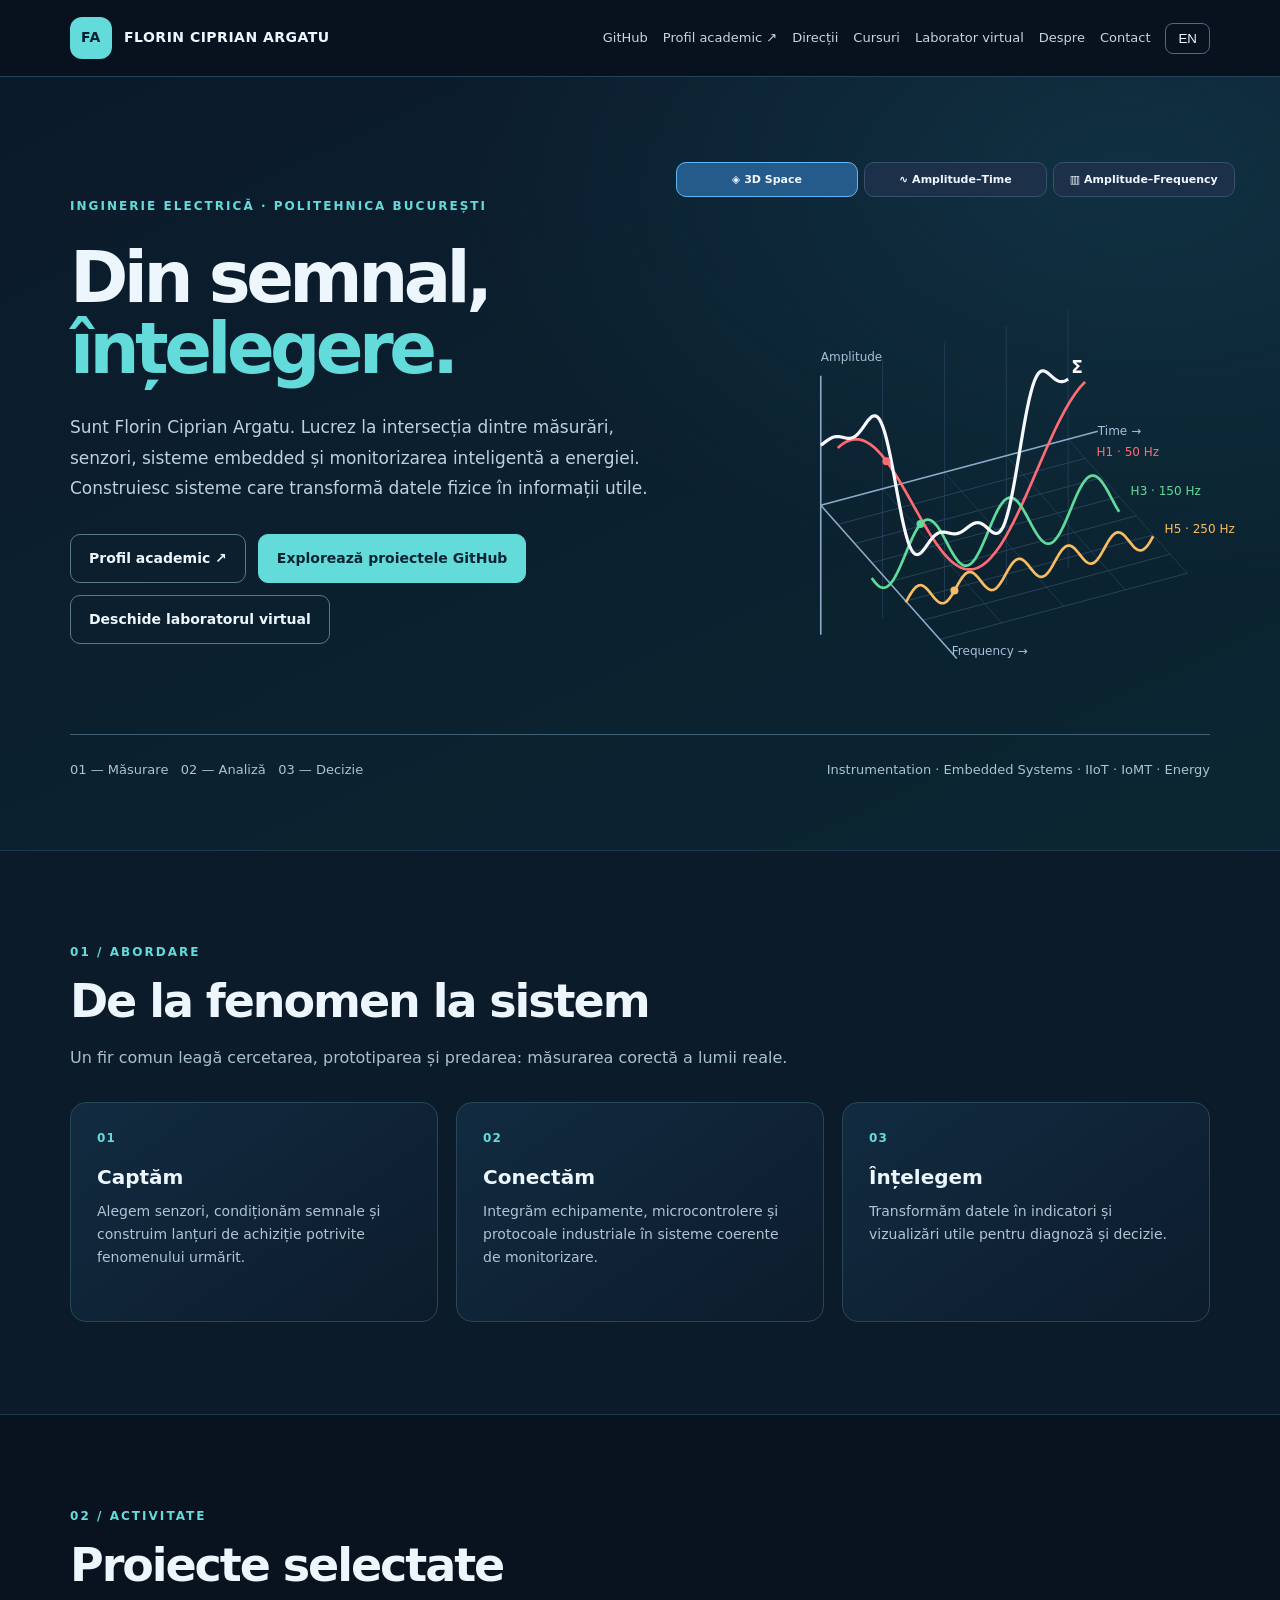
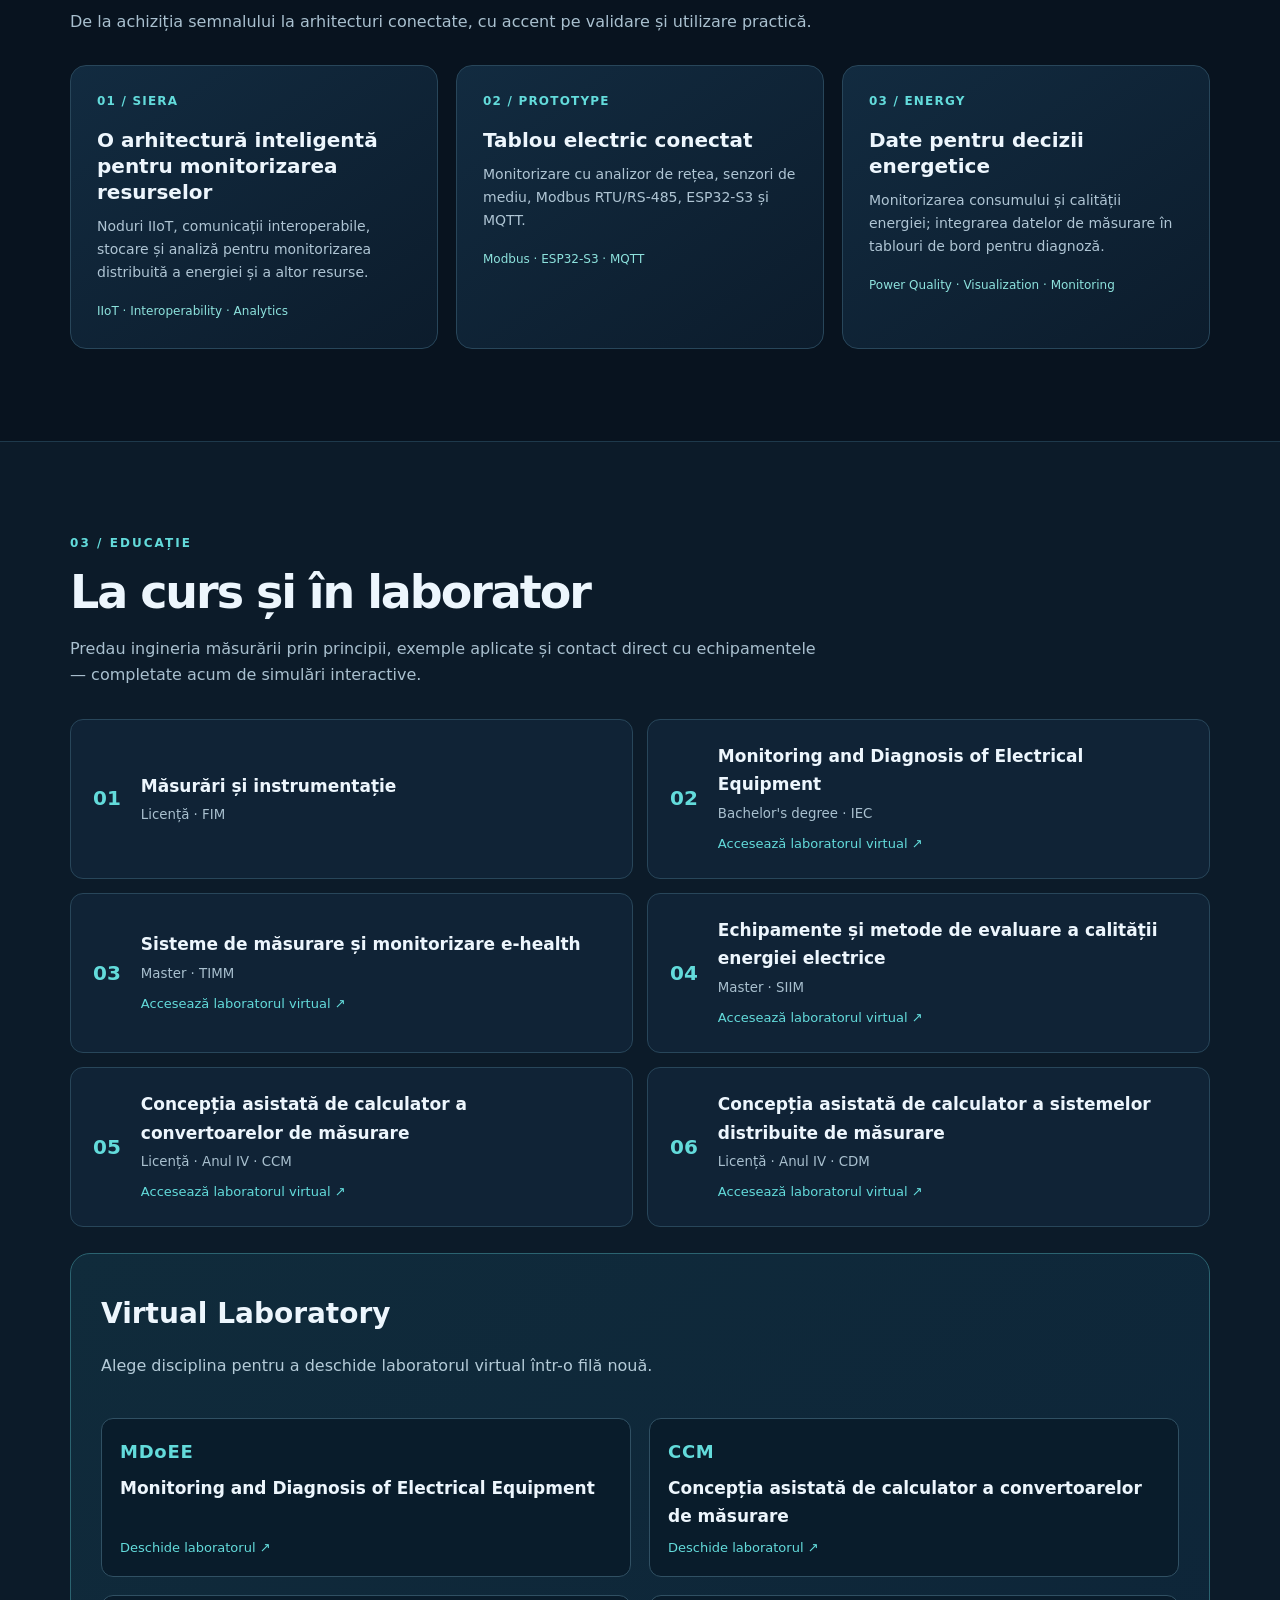
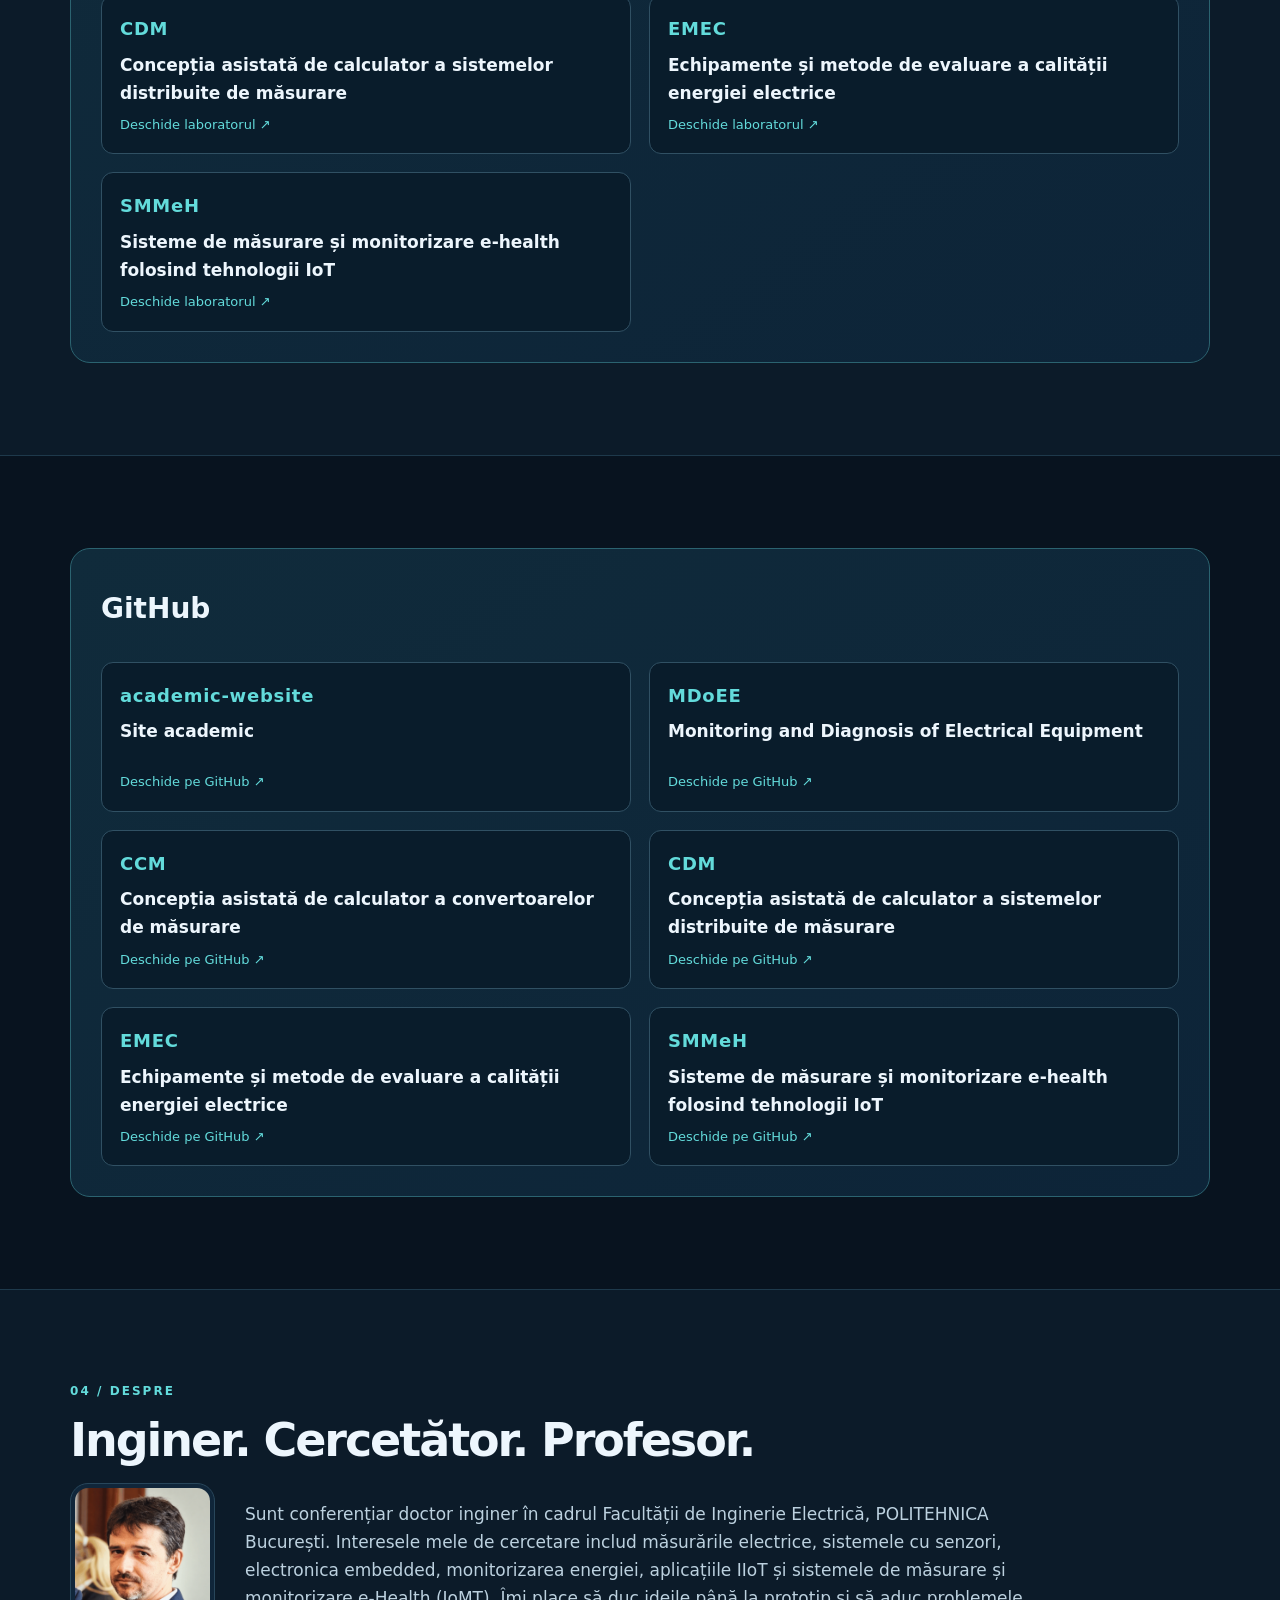
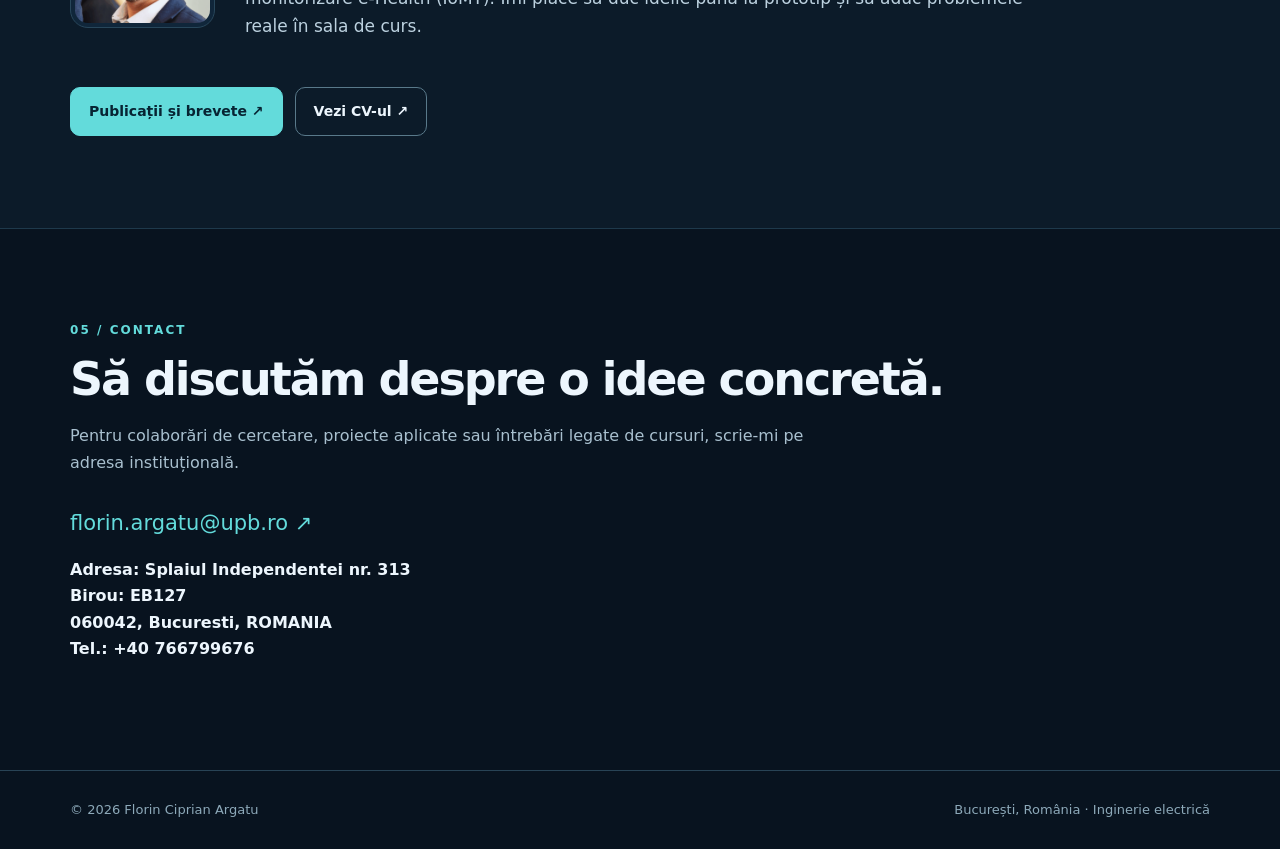
==== commit 9097492c: "Pagina principală: EMEC trimite la pagina laboratoarelor virtuale L02–L06 v2" ====
--- a/index.html
+++ b/index.html
@@ -14,14 +14,14 @@
 <main><section class="hero" id="start"><div class="container"><div class="hero-grid"><div class="hero-copy"><div class="eyebrow" data-ro="Inginerie electrică · POLITEHNICA București" data-en="Electrical Engineering · POLITEHNICA Bucharest">Inginerie electrică · POLITEHNICA București</div><h1 data-ro="Din semnal,<br><span>înțelegere.</span>" data-en="From signal<br><span>to insight.</span>">Din semnal,<br><span>înțelegere.</span></h1><p class="lede" data-ro="Sunt Florin Ciprian Argatu. Lucrez la intersecția dintre măsurări, senzori, sisteme embedded și monitorizarea inteligentă a energiei. Construiesc sisteme care transformă datele fizice în informații utile." data-en="I am Florin Ciprian Argatu. My work connects measurement, sensors, embedded systems and intelligent energy monitoring. I build systems that turn physical data into useful information.">Sunt Florin Ciprian Argatu. Lucrez la intersecția dintre măsurări, senzori, sisteme embedded și monitorizarea inteligentă a energiei. Construiesc sisteme care transformă datele fizice în informații utile.</p><div class="actions"><a class="btn secondary" href="https://argatuflorin.github.io/academic-website/" data-ro="Profil academic ↗" data-en="Academic profile ↗">Profil academic ↗</a><a class="btn" href="#github" data-ro="Explorează proiectele GitHub" data-en="Explore GitHub projects">Explorează proiectele GitHub</a><a class="btn secondary" href="#laborator" data-ro="Deschide laboratorul virtual" data-en="Open virtual laboratory">Deschide laboratorul virtual</a></div></div><div class="hero-visual"><div class="signal-tabs" role="group" aria-label="Signal view"><button type="button" data-signal-mode="3d" aria-pressed="true">◈ 3D Space</button><button type="button" data-signal-mode="time" aria-pressed="false">∿ Amplitude–Time</button><button type="button" data-signal-mode="freq" aria-pressed="false">▥ Amplitude–Frequency</button></div><canvas id="hero-signal" tabindex="0" role="img" aria-label="Animated 3D signal synthesis: fundamental, third and fifth harmonics with their sum. Drag or use arrow keys to rotate."></canvas></div></div><div class="hero-footer"><span>01 — <span data-ro="Măsurare" data-en="Measurement">Măsurare</span> &nbsp; 02 — <span data-ro="Analiză" data-en="Analysis">Analiză</span> &nbsp; 03 — <span data-ro="Decizie" data-en="Decision">Decizie</span></span><span>Instrumentation · Embedded Systems · IIoT · IoMT · Energy</span></div></div></section>
 <section class="section" id="directii"><div class="container"><div class="kicker">01 / <span data-ro="Abordare" data-en="Approach">Abordare</span></div><h2 data-ro="De la fenomen la sistem" data-en="From phenomenon to system">De la fenomen la sistem</h2><p class="intro" data-ro="Un fir comun leagă cercetarea, prototiparea și predarea: măsurarea corectă a lumii reale." data-en="Research, prototyping and teaching share the same foundation: measuring the real world correctly.">Un fir comun leagă cercetarea, prototiparea și predarea: măsurarea corectă a lumii reale.</p><div class="grid"><article class="card"><div class="num">01</div><h3 data-ro="Captăm" data-en="Acquire">Captăm</h3><p data-ro="Alegem senzori, condiționăm semnale și construim lanțuri de achiziție potrivite fenomenului urmărit." data-en="We choose sensors, condition signals and design acquisition chains suited to the phenomenon being studied.">Alegem senzori, condiționăm semnale și construim lanțuri de achiziție potrivite fenomenului urmărit.</p></article><article class="card"><div class="num">02</div><h3 data-ro="Conectăm" data-en="Connect">Conectăm</h3><p data-ro="Integrăm echipamente, microcontrolere și protocoale industriale în sisteme coerente de monitorizare." data-en="We integrate equipment, microcontrollers and industrial protocols into coherent monitoring systems.">Integrăm echipamente, microcontrolere și protocoale industriale în sisteme coerente de monitorizare.</p></article><article class="card"><div class="num">03</div><h3 data-ro="Înțelegem" data-en="Interpret">Înțelegem</h3><p data-ro="Transformăm datele în indicatori și vizualizări utile pentru diagnoză și decizie." data-en="We turn data into indicators and visualizations that support diagnostics and decisions.">Transformăm datele în indicatori și vizualizări utile pentru diagnoză și decizie.</p></article></div></div></section>
 <section class="section" id="proiecte"><div class="container"><div class="kicker">02 / <span data-ro="Activitate" data-en="Research and projects">Activitate</span></div><h2 data-ro="Proiecte selectate" data-en="Selected projects">Proiecte selectate</h2><p class="intro" data-ro="De la achiziția semnalului la arhitecturi conectate, cu accent pe validare și utilizare practică." data-en="From signal acquisition to connected architectures, with an emphasis on validation and practical applications.">De la achiziția semnalului la arhitecturi conectate, cu accent pe validare și utilizare practică.</p><div class="grid"><a class="card project-link" href="https://home.eb104lab.ro/electrica/" target="_blank" rel="noopener noreferrer"><div class="num">01 / SIERA</div><h3 data-ro="O arhitectură inteligentă pentru monitorizarea resurselor" data-en="An intelligent resource-monitoring architecture">O arhitectură inteligentă pentru monitorizarea resurselor</h3><p data-ro="Noduri IIoT, comunicații interoperabile, stocare și analiză pentru monitorizarea distribuită a energiei și a altor resurse." data-en="IIoT nodes, interoperable communications, storage and analytics for distributed monitoring of energy and other resources.">Noduri IIoT, comunicații interoperabile, stocare și analiză pentru monitorizarea distribuită a energiei și a altor resurse.</p><div class="tags">IIoT · Interoperability · Analytics</div></a><a class="card project-link" href="https://home.eb104lab.ro/electrica/demo/#overview" target="_blank" rel="noopener noreferrer"><div class="num">02 / PROTOTYPE</div><h3 data-ro="Tablou electric conectat" data-en="Connected electrical panel">Tablou electric conectat</h3><p data-ro="Monitorizare cu analizor de rețea, senzori de mediu, Modbus RTU/RS-485, ESP32-S3 și MQTT." data-en="Monitoring with a power-quality analyzer, environmental sensors, Modbus RTU/RS-485, ESP32-S3 and MQTT.">Monitorizare cu analizor de rețea, senzori de mediu, Modbus RTU/RS-485, ESP32-S3 și MQTT.</p><div class="tags">Modbus · ESP32-S3 · MQTT</div></a><a class="card project-link" href="https://home.eb104lab.ro/electrica/demo/#analytics" target="_blank" rel="noopener noreferrer"><div class="num">03 / ENERGY</div><h3 data-ro="Date pentru decizii energetice" data-en="Data for energy decisions">Date pentru decizii energetice</h3><p data-ro="Monitorizarea consumului și calității energiei; integrarea datelor de măsurare în tablouri de bord pentru diagnoză." data-en="Consumption and power-quality monitoring; integration of measurement data into dashboards for diagnostics.">Monitorizarea consumului și calității energiei; integrarea datelor de măsurare în tablouri de bord pentru diagnoză.</p><div class="tags">Power Quality · Visualization · Monitoring</div></a></div></div></section>
-<section class="section" id="cursuri"><div class="container"><div class="kicker">03 / <span data-ro="Educație" data-en="Education">Educație</span></div><h2 data-ro="La curs și în laborator" data-en="Teaching and laboratory">La curs și în laborator</h2><p class="intro" data-ro="Predau ingineria măsurării prin principii, exemple aplicate și contact direct cu echipamentele — completate acum de simulări interactive." data-en="I teach measurement engineering through principles, practical examples and hands-on equipment, now complemented by interactive simulations.">Predau ingineria măsurării prin principii, exemple aplicate și contact direct cu echipamentele — completate acum de simulări interactive.</p><div class="courses"><div class="course"><span class="index">01</span><div><strong data-ro="Măsurări și instrumentație" data-en="Measurements and Instrumentation">Măsurări și instrumentație</strong><small data-ro="Licență · FIM" data-en="Bachelor's degree · FIM">Licență · FIM</small></div></div><div class="course"><span class="index">02</span><div><strong>Monitoring and Diagnosis of Electrical Equipment</strong><small>Bachelor's degree · IEC</small><a href="https://argatuflorin.github.io/MDoEE/" target="_blank" rel="noopener noreferrer" data-ro="Accesează laboratorul virtual ↗" data-en="Explore the virtual laboratory ↗">Accesează laboratorul virtual ↗</a></div></div><div class="course"><span class="index">03</span><div><strong data-ro="Sisteme de măsurare și monitorizare e-health" data-en="e-Health Measurement and Monitoring Systems">Sisteme de măsurare și monitorizare e-health</strong><small data-ro="Master · TIMM" data-en="Master's degree · TIMM">Master · TIMM</small><a href="https://argatuflorin.github.io/SMMeH/" target="_blank" rel="noopener noreferrer" data-ro="Accesează laboratorul virtual ↗" data-en="Explore the virtual laboratory ↗">Accesează laboratorul virtual ↗</a></div></div><div class="course"><span class="index">04</span><div><strong data-ro="Echipamente și metode de evaluare a calității energiei electrice" data-en="Equipment and Methods for Power Quality Assessment">Echipamente și metode de evaluare a calității energiei electrice</strong><small data-ro="Master · SIIM" data-en="Master's degree · SIIM">Master · SIIM</small><a href="https://argatuflorin.github.io/EMEC/.html" target="_blank" rel="noopener noreferrer" data-ro="Accesează laboratorul virtual ↗" data-en="Explore the virtual laboratory ↗">Accesează laboratorul virtual ↗</a></div></div><div class="course"><span class="index">05</span><div><strong data-ro="Concepția asistată de calculator a convertoarelor de măsurare" data-en="Computer-Aided Design of Measurement Converters">Concepția asistată de calculator a convertoarelor de măsurare</strong><small data-ro="Licență · Anul IV · CCM" data-en="Bachelor's degree · Year IV · CCM">Licență · Anul IV · CCM</small><a href="https://argatuflorin.github.io/CCM/" target="_blank" rel="noopener noreferrer" data-ro="Accesează laboratorul virtual ↗" data-en="Explore the virtual laboratory ↗">Accesează laboratorul virtual ↗</a></div></div><div class="course"><span class="index">06</span><div><strong data-ro="Concepția asistată de calculator a sistemelor distribuite de măsurare" data-en="Computer-Aided Design of Distributed Measurement Systems">Concepția asistată de calculator a sistemelor distribuite de măsurare</strong><small data-ro="Licență · Anul IV · CDM" data-en="Bachelor's degree · Year IV · CDM">Licență · Anul IV · CDM</small><a href="https://argatuflorin.github.io/CDM/" target="_blank" rel="noopener noreferrer" data-ro="Accesează laboratorul virtual ↗" data-en="Explore the virtual laboratory ↗">Accesează laboratorul virtual ↗</a></div></div></div>
+<section class="section" id="cursuri"><div class="container"><div class="kicker">03 / <span data-ro="Educație" data-en="Education">Educație</span></div><h2 data-ro="La curs și în laborator" data-en="Teaching and laboratory">La curs și în laborator</h2><p class="intro" data-ro="Predau ingineria măsurării prin principii, exemple aplicate și contact direct cu echipamentele — completate acum de simulări interactive." data-en="I teach measurement engineering through principles, practical examples and hands-on equipment, now complemented by interactive simulations.">Predau ingineria măsurării prin principii, exemple aplicate și contact direct cu echipamentele — completate acum de simulări interactive.</p><div class="courses"><div class="course"><span class="index">01</span><div><strong data-ro="Măsurări și instrumentație" data-en="Measurements and Instrumentation">Măsurări și instrumentație</strong><small data-ro="Licență · FIM" data-en="Bachelor's degree · FIM">Licență · FIM</small></div></div><div class="course"><span class="index">02</span><div><strong>Monitoring and Diagnosis of Electrical Equipment</strong><small>Bachelor's degree · IEC</small><a href="https://argatuflorin.github.io/MDoEE/" target="_blank" rel="noopener noreferrer" data-ro="Accesează laboratorul virtual ↗" data-en="Explore the virtual laboratory ↗">Accesează laboratorul virtual ↗</a></div></div><div class="course"><span class="index">03</span><div><strong data-ro="Sisteme de măsurare și monitorizare e-health" data-en="e-Health Measurement and Monitoring Systems">Sisteme de măsurare și monitorizare e-health</strong><small data-ro="Master · TIMM" data-en="Master's degree · TIMM">Master · TIMM</small><a href="https://argatuflorin.github.io/SMMeH/" target="_blank" rel="noopener noreferrer" data-ro="Accesează laboratorul virtual ↗" data-en="Explore the virtual laboratory ↗">Accesează laboratorul virtual ↗</a></div></div><div class="course"><span class="index">04</span><div><strong data-ro="Echipamente și metode de evaluare a calității energiei electrice" data-en="Equipment and Methods for Power Quality Assessment">Echipamente și metode de evaluare a calității energiei electrice</strong><small data-ro="Master · SIIM" data-en="Master's degree · SIIM">Master · SIIM</small><a href="https://argatuflorin.github.io/EMEC/" target="_blank" rel="noopener noreferrer" data-ro="Accesează laboratorul virtual ↗" data-en="Explore the virtual laboratory ↗">Accesează laboratorul virtual ↗</a></div></div><div class="course"><span class="index">05</span><div><strong data-ro="Concepția asistată de calculator a convertoarelor de măsurare" data-en="Computer-Aided Design of Measurement Converters">Concepția asistată de calculator a convertoarelor de măsurare</strong><small data-ro="Licență · Anul IV · CCM" data-en="Bachelor's degree · Year IV · CCM">Licență · Anul IV · CCM</small><a href="https://argatuflorin.github.io/CCM/" target="_blank" rel="noopener noreferrer" data-ro="Accesează laboratorul virtual ↗" data-en="Explore the virtual laboratory ↗">Accesează laboratorul virtual ↗</a></div></div><div class="course"><span class="index">06</span><div><strong data-ro="Concepția asistată de calculator a sistemelor distribuite de măsurare" data-en="Computer-Aided Design of Distributed Measurement Systems">Concepția asistată de calculator a sistemelor distribuite de măsurare</strong><small data-ro="Licență · Anul IV · CDM" data-en="Bachelor's degree · Year IV · CDM">Licență · Anul IV · CDM</small><a href="https://argatuflorin.github.io/CDM/" target="_blank" rel="noopener noreferrer" data-ro="Accesează laboratorul virtual ↗" data-en="Explore the virtual laboratory ↗">Accesează laboratorul virtual ↗</a></div></div></div>
 <div class="lab" id="laborator">
 <div class="lab-head"><div><h3>Virtual Laboratory</h3><p data-ro="Alege disciplina pentru a deschide laboratorul virtual într-o filă nouă." data-en="Choose a course to open its virtual laboratory in a new tab.">Alege disciplina pentru a deschide laboratorul virtual într-o filă nouă.</p></div></div>
 <div class="lab-options">
 <a class="lesson" href="https://argatuflorin.github.io/MDoEE/" target="_blank" rel="noopener noreferrer"><span>MDoEE</span><strong>Monitoring and Diagnosis of Electrical Equipment</strong><em data-ro="Deschide laboratorul ↗" data-en="Open laboratory ↗">Deschide laboratorul ↗</em></a>
 <a class="lesson" href="https://argatuflorin.github.io/CCM/" target="_blank" rel="noopener noreferrer"><span>CCM</span><strong data-ro="Concepția asistată de calculator a convertoarelor de măsurare" data-en="Computer-Aided Design of Measurement Converters">Concepția asistată de calculator a convertoarelor de măsurare</strong><em data-ro="Deschide laboratorul ↗" data-en="Open laboratory ↗">Deschide laboratorul ↗</em></a>
 <a class="lesson" href="https://argatuflorin.github.io/CDM/" target="_blank" rel="noopener noreferrer"><span>CDM</span><strong data-ro="Concepția asistată de calculator a sistemelor distribuite de măsurare" data-en="Computer-Aided Design of Distributed Measurement Systems">Concepția asistată de calculator a sistemelor distribuite de măsurare</strong><em data-ro="Deschide laboratorul ↗" data-en="Open laboratory ↗">Deschide laboratorul ↗</em></a>
-<a class="lesson" href="https://argatuflorin.github.io/EMEC/.html" target="_blank" rel="noopener noreferrer"><span>EMEC</span><strong data-ro="Echipamente și metode de evaluare a calității energiei electrice" data-en="Equipment and Methods for Power Quality Assessment">Echipamente și metode de evaluare a calității energiei electrice</strong><em data-ro="Deschide laboratorul ↗" data-en="Open laboratory ↗">Deschide laboratorul ↗</em></a>
+<a class="lesson" href="https://argatuflorin.github.io/EMEC/" target="_blank" rel="noopener noreferrer"><span>EMEC</span><strong data-ro="Echipamente și metode de evaluare a calității energiei electrice" data-en="Equipment and Methods for Power Quality Assessment">Echipamente și metode de evaluare a calității energiei electrice</strong><em data-ro="Deschide laboratorul ↗" data-en="Open laboratory ↗">Deschide laboratorul ↗</em></a>
 <a class="lesson" href="https://argatuflorin.github.io/SMMeH/" target="_blank" rel="noopener noreferrer"><span>SMMeH</span><strong data-ro="Sisteme de măsurare și monitorizare e-health folosind tehnologii IoT" data-en="E-health Measurement and Monitoring Systems Using IoT Technologies">Sisteme de măsurare și monitorizare e-health folosind tehnologii IoT</strong><em data-ro="Deschide laboratorul ↗" data-en="Open laboratory ↗">Deschide laboratorul ↗</em></a>
 
 </div></div></div></section>
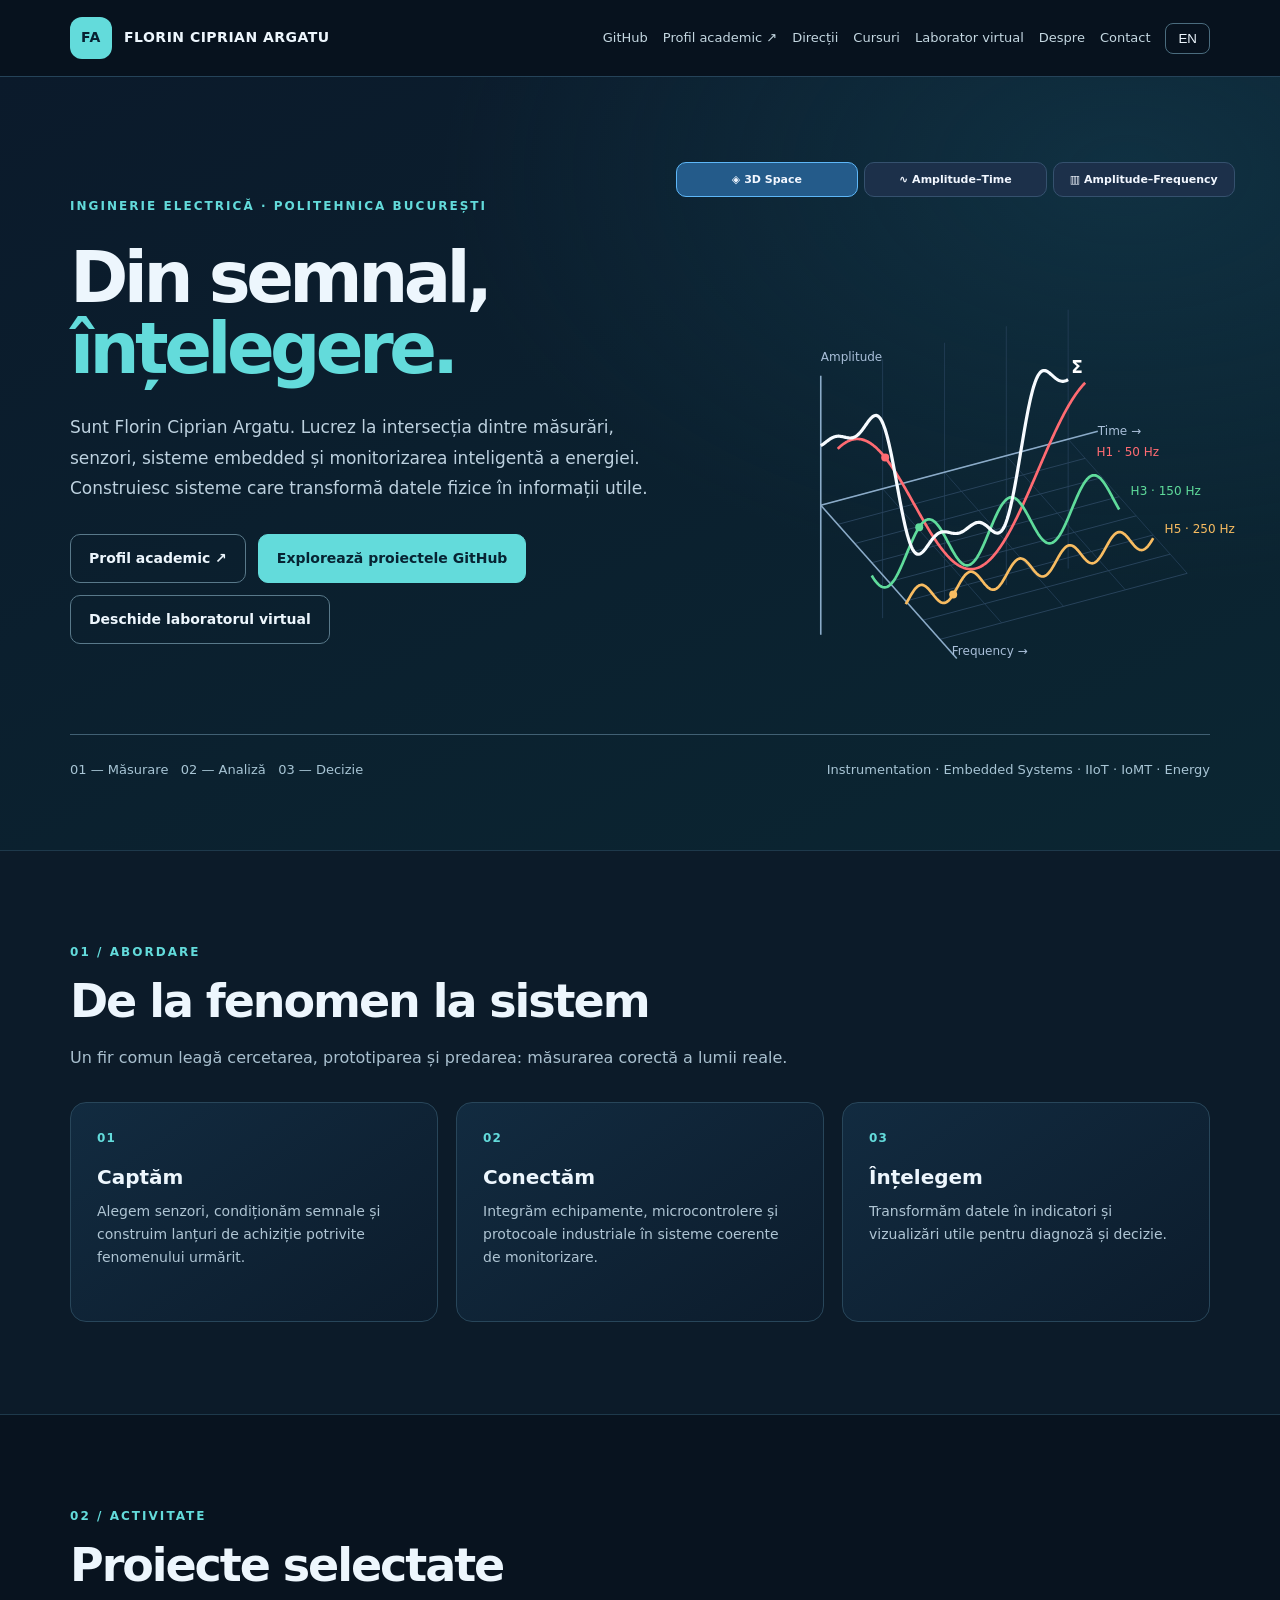
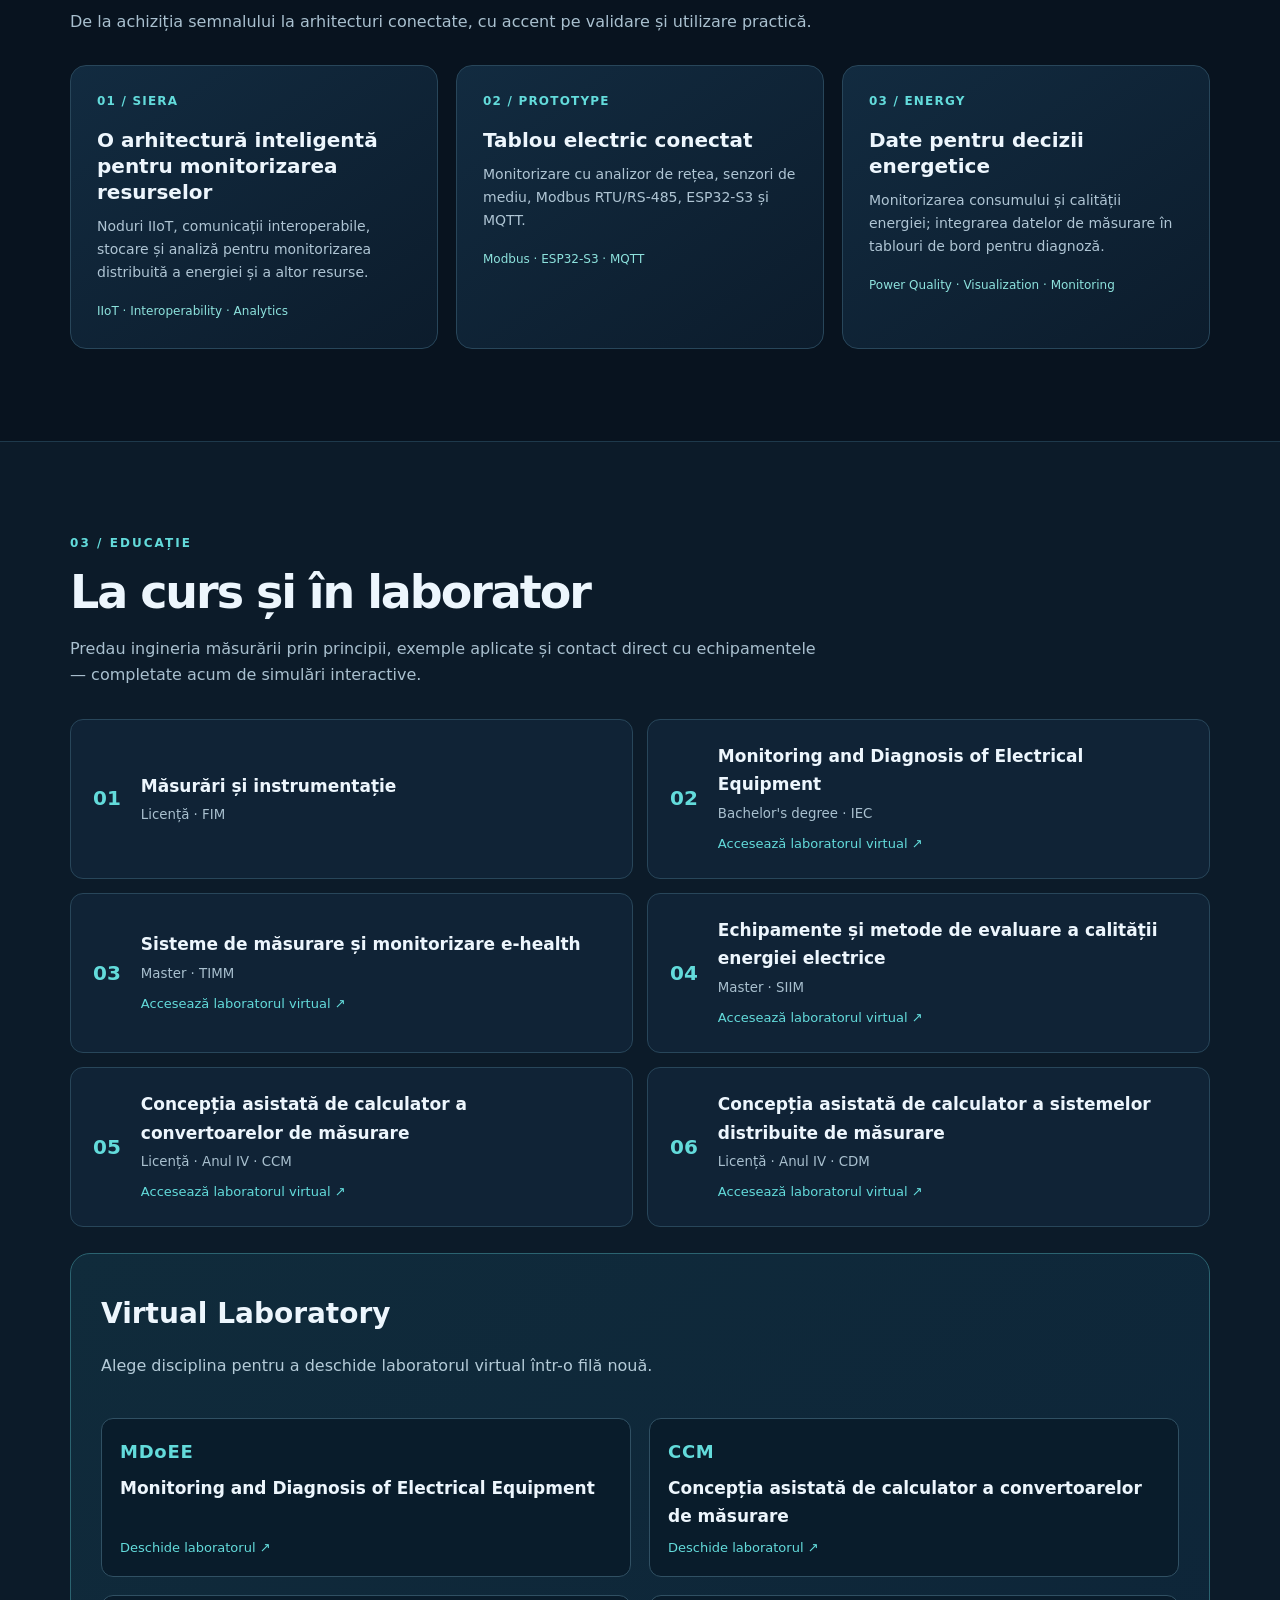
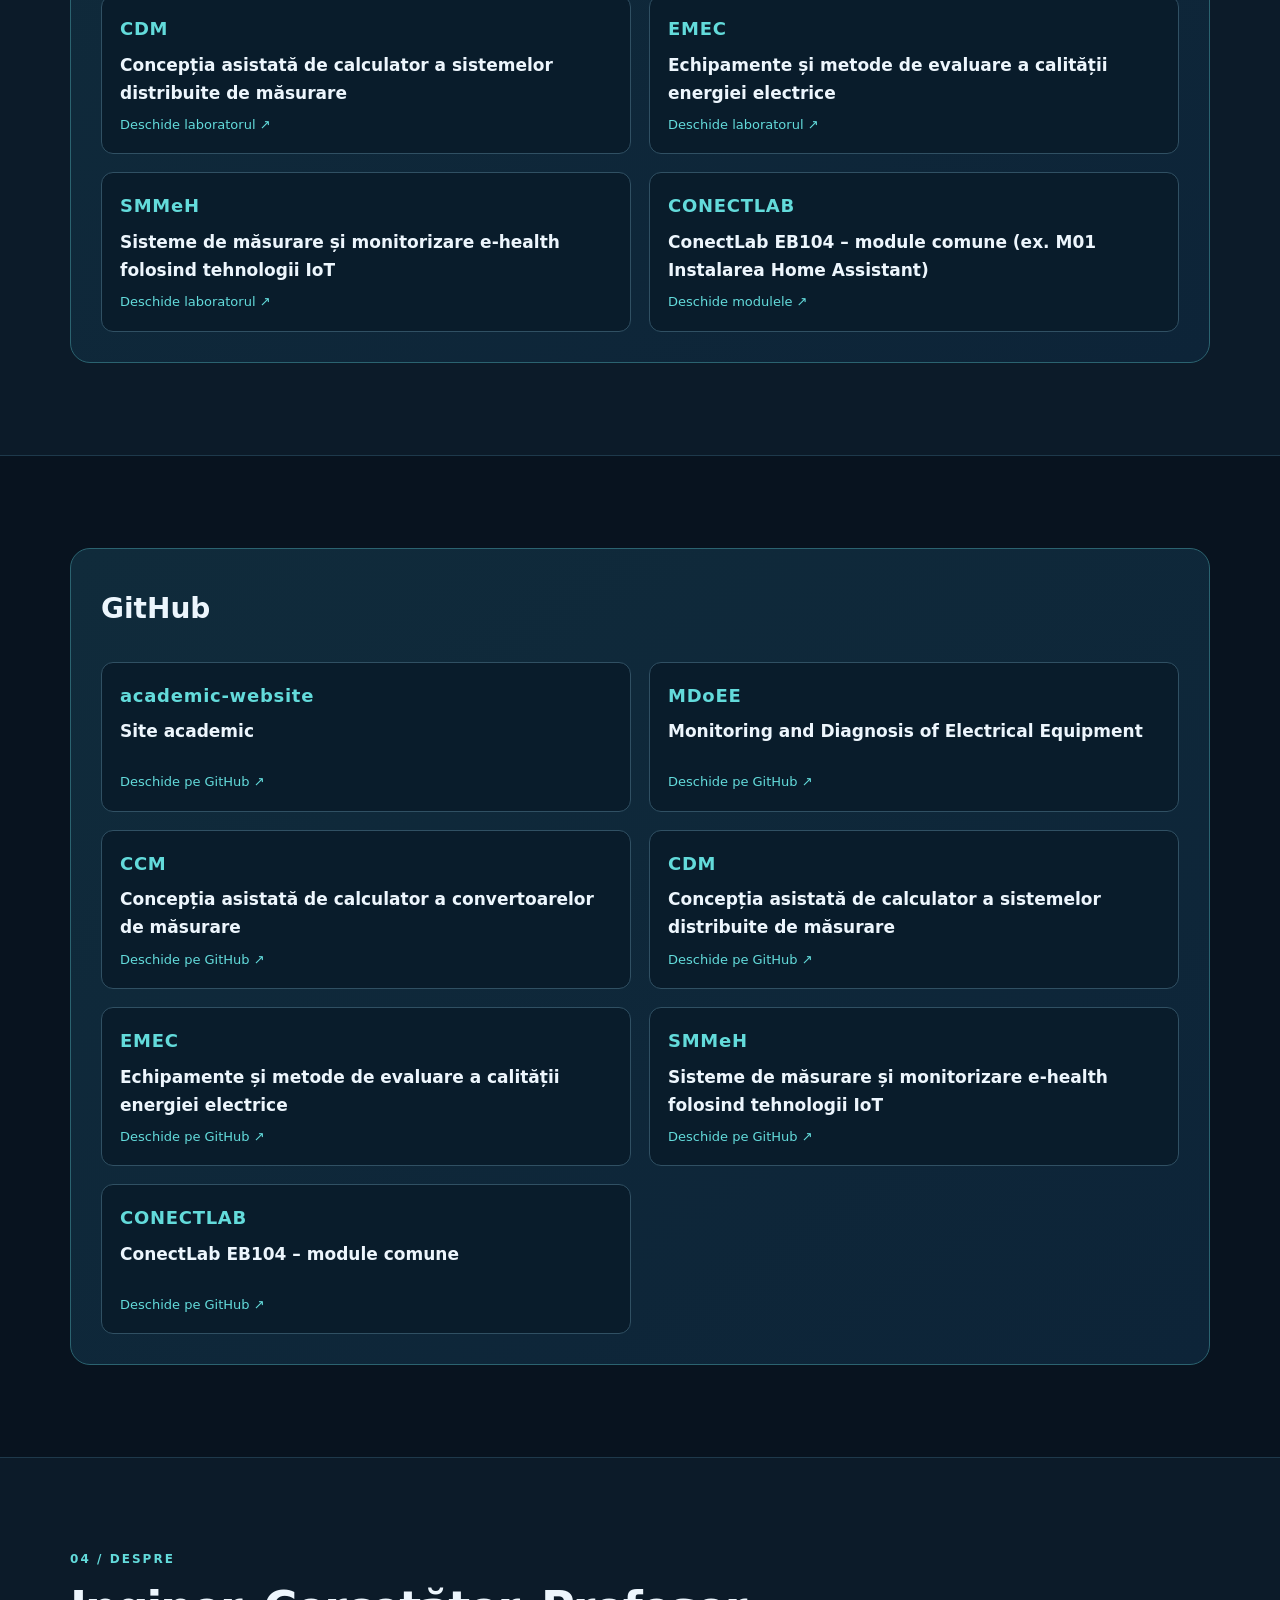
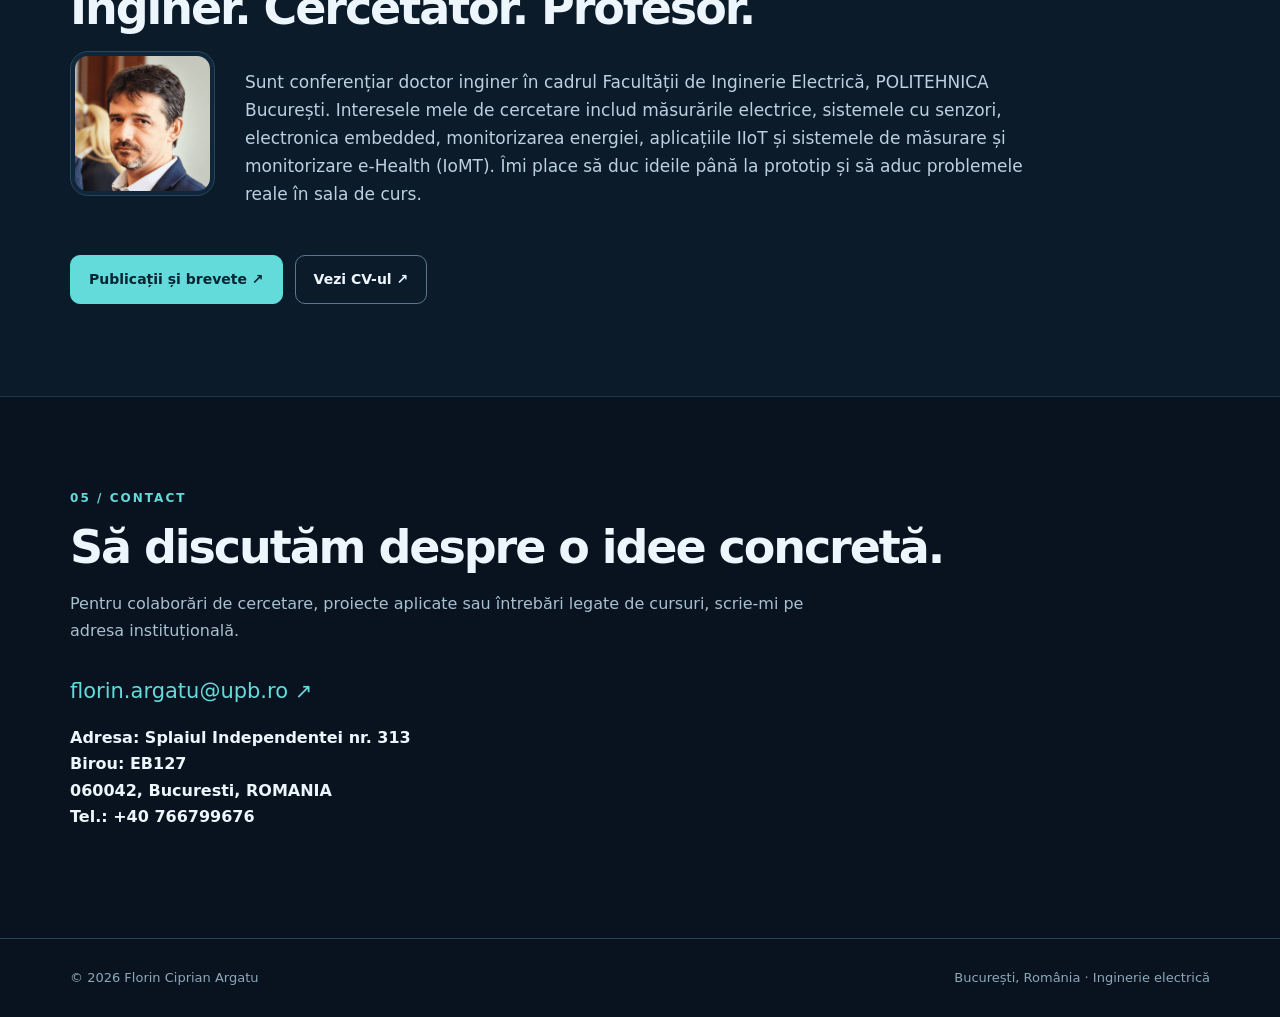
==== commit 6745640c: "Pagina principală: adaugă CONECTLAB (module comune ConectLab, M01 Instalare Home Assistant) Co-Autho" ====
--- a/index.html
+++ b/index.html
@@ -23,6 +23,7 @@
 <a class="lesson" href="https://argatuflorin.github.io/CDM/" target="_blank" rel="noopener noreferrer"><span>CDM</span><strong data-ro="Concepția asistată de calculator a sistemelor distribuite de măsurare" data-en="Computer-Aided Design of Distributed Measurement Systems">Concepția asistată de calculator a sistemelor distribuite de măsurare</strong><em data-ro="Deschide laboratorul ↗" data-en="Open laboratory ↗">Deschide laboratorul ↗</em></a>
 <a class="lesson" href="https://argatuflorin.github.io/EMEC/" target="_blank" rel="noopener noreferrer"><span>EMEC</span><strong data-ro="Echipamente și metode de evaluare a calității energiei electrice" data-en="Equipment and Methods for Power Quality Assessment">Echipamente și metode de evaluare a calității energiei electrice</strong><em data-ro="Deschide laboratorul ↗" data-en="Open laboratory ↗">Deschide laboratorul ↗</em></a>
 <a class="lesson" href="https://argatuflorin.github.io/SMMeH/" target="_blank" rel="noopener noreferrer"><span>SMMeH</span><strong data-ro="Sisteme de măsurare și monitorizare e-health folosind tehnologii IoT" data-en="E-health Measurement and Monitoring Systems Using IoT Technologies">Sisteme de măsurare și monitorizare e-health folosind tehnologii IoT</strong><em data-ro="Deschide laboratorul ↗" data-en="Open laboratory ↗">Deschide laboratorul ↗</em></a>
+<a class="lesson" href="https://argatuflorin.github.io/CONECTLAB/" target="_blank" rel="noopener noreferrer"><span>CONECTLAB</span><strong data-ro="ConectLab EB104 – module comune (ex. M01 Instalarea Home Assistant)" data-en="ConectLab EB104 – shared modules (e.g. M01 Installing Home Assistant)">ConectLab EB104 – module comune (ex. M01 Instalarea Home Assistant)</strong><em data-ro="Deschide modulele ↗" data-en="Open modules ↗">Deschide modulele ↗</em></a>
 
 </div></div></div></section>
 <section class="section" id="github"><div class="container"><div class="lab" style="margin-top:0"><div class="lab-head"><div><h3>GitHub</h3></div></div><div class="lab-options">
@@ -32,6 +33,7 @@
 <a class="lesson" href="https://github.com/argatuflorin/CDM" target="_blank" rel="noopener noreferrer"><span>CDM</span><strong data-ro="Concepția asistată de calculator a sistemelor distribuite de măsurare" data-en="Computer-Aided Design of Distributed Measurement Systems">Concepția asistată de calculator a sistemelor distribuite de măsurare</strong><em data-ro="Deschide pe GitHub ↗" data-en="Open on GitHub ↗">Deschide pe GitHub ↗</em></a>
 <a class="lesson" href="https://github.com/argatuflorin/EMEC" target="_blank" rel="noopener noreferrer"><span>EMEC</span><strong data-ro="Echipamente și metode de evaluare a calității energiei electrice" data-en="Equipment and Methods for Power Quality Assessment">Echipamente și metode de evaluare a calității energiei electrice</strong><em data-ro="Deschide pe GitHub ↗" data-en="Open on GitHub ↗">Deschide pe GitHub ↗</em></a>
 <a class="lesson" href="https://github.com/argatuflorin/SMMeH" target="_blank" rel="noopener noreferrer"><span>SMMeH</span><strong data-ro="Sisteme de măsurare și monitorizare e-health folosind tehnologii IoT" data-en="E-health Measurement and Monitoring Systems Using IoT Technologies">Sisteme de măsurare și monitorizare e-health folosind tehnologii IoT</strong><em data-ro="Deschide pe GitHub ↗" data-en="Open on GitHub ↗">Deschide pe GitHub ↗</em></a>
+<a class="lesson" href="https://github.com/argatuflorin/CONECTLAB" target="_blank" rel="noopener noreferrer"><span>CONECTLAB</span><strong data-ro="ConectLab EB104 – module comune" data-en="ConectLab EB104 – shared modules">ConectLab EB104 – module comune</strong><em data-ro="Deschide pe GitHub ↗" data-en="Open on GitHub ↗">Deschide pe GitHub ↗</em></a>
 
 </div></div></div></section>
 <section class="section" id="despre"><div class="container"><div class="kicker">04 / <span data-ro="Despre" data-en="About">Despre</span></div><h2 data-ro="Inginer. Cercetător. Profesor." data-en="Engineer. Researcher. Educator.">Inginer. Cercetător. Profesor.</h2><div class="about-profile"><img src="assets/portrait.png" width="160" height="160" loading="lazy" alt="Florin Ciprian Argatu"><p class="about" data-ro="Sunt conferențiar doctor inginer în cadrul Facultății de Inginerie Electrică, POLITEHNICA București. Interesele mele de cercetare includ măsurările electrice, sistemele cu senzori, electronica embedded, monitorizarea energiei, aplicațiile IIoT și sistemele de măsurare și monitorizare e-Health (IoMT). Îmi place să duc ideile până la prototip și să aduc problemele reale în sala de curs." data-en="I am an associate professor at the Faculty of Electrical Engineering, POLITEHNICA Bucharest. My research interests include electrical measurements, sensor systems, embedded electronics, energy monitoring, IIoT applications and e-Health measurement and monitoring systems (IoMT). I enjoy turning ideas into working prototypes and bringing real engineering problems into the classroom.">Sunt conferențiar doctor inginer în cadrul Facultății de Inginerie Electrică, POLITEHNICA București. Interesele mele de cercetare includ măsurările electrice, sistemele cu senzori, electronica embedded, monitorizarea energiei, aplicațiile IIoT și sistemele de măsurare și monitorizare e-Health (IoMT). Îmi place să duc ideile până la prototip și să aduc problemele reale în sala de curs.</p></div><div class="actions"><a class="btn" href="https://argatuflorin.github.io/academic-website/publications.html" data-ro="Publicații și brevete ↗" data-en="Publications and patents ↗">Publicații și brevete ↗</a><a class="btn secondary" href="https://argatuflorin.github.io/academic-website/cv.html" target="_blank" rel="noopener noreferrer" data-ro="Vezi CV-ul ↗" data-en="View CV ↗">Vezi CV-ul ↗</a></div></div></section>
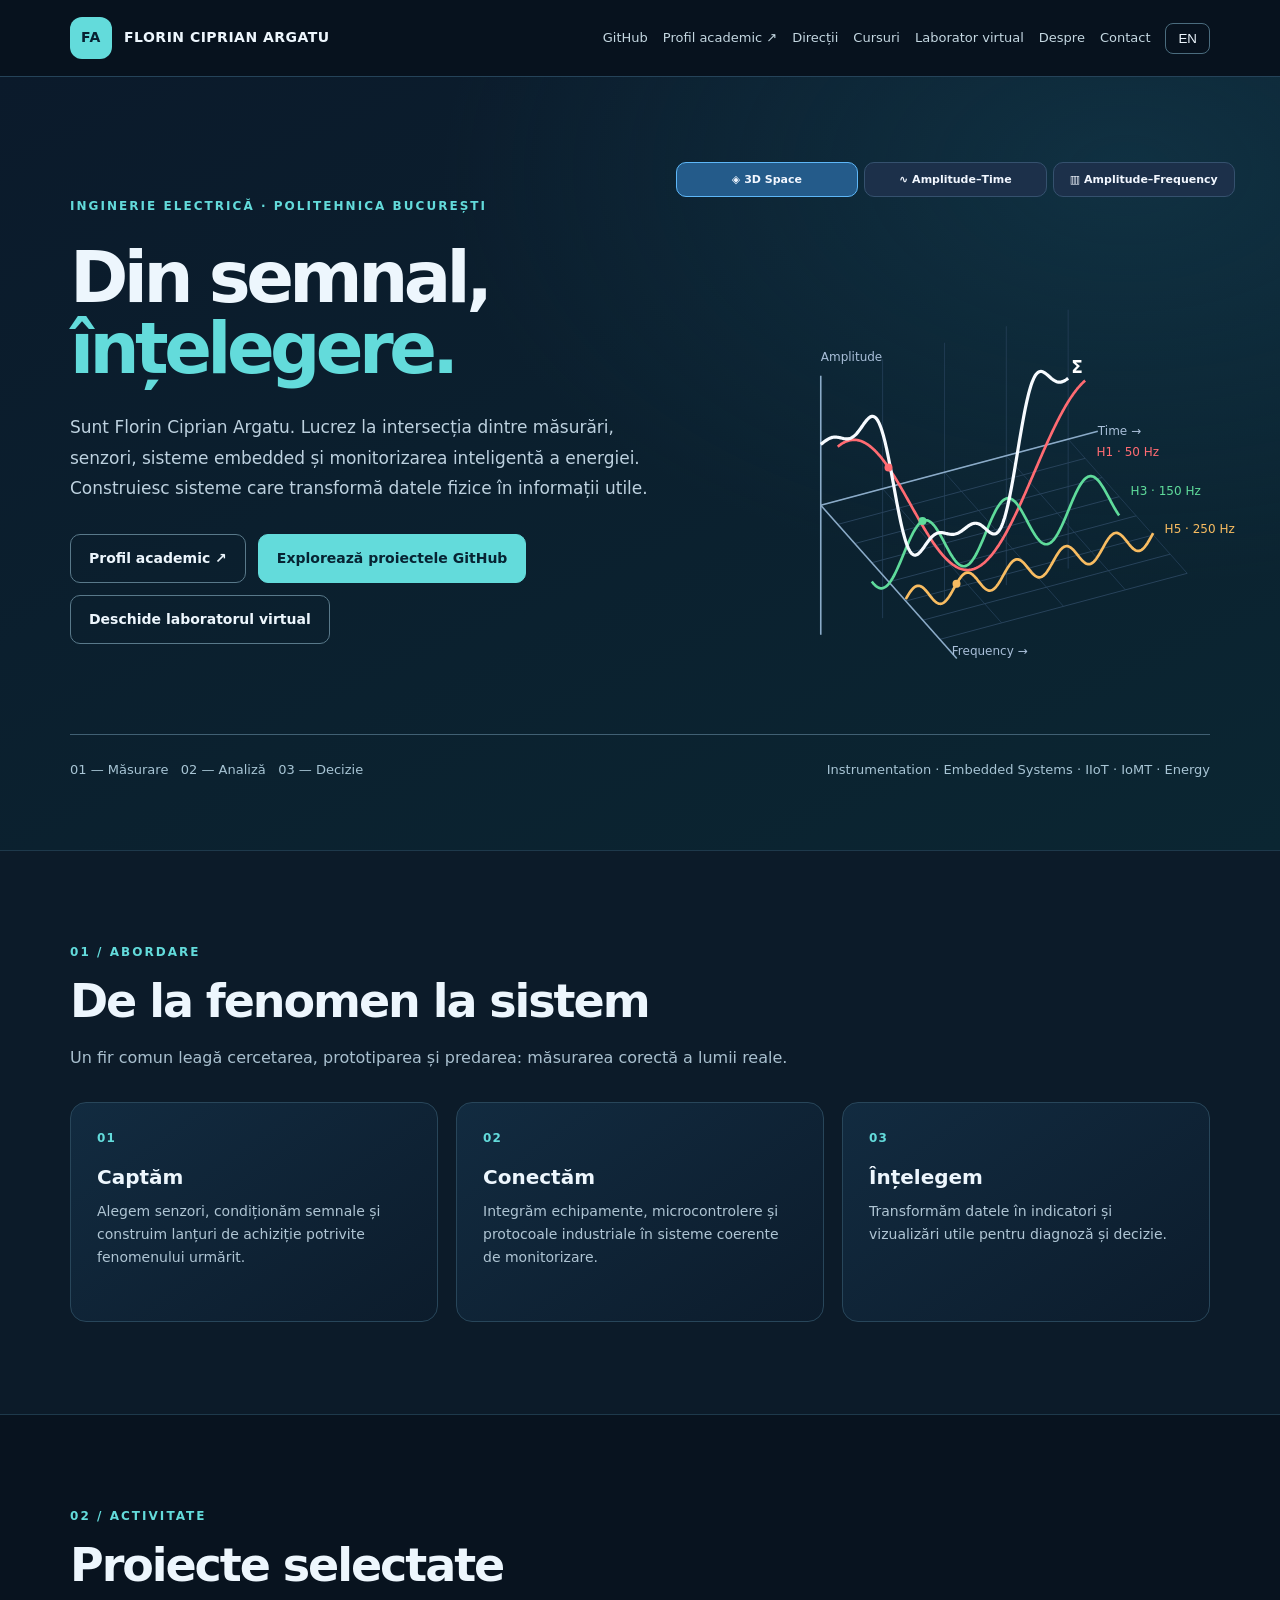
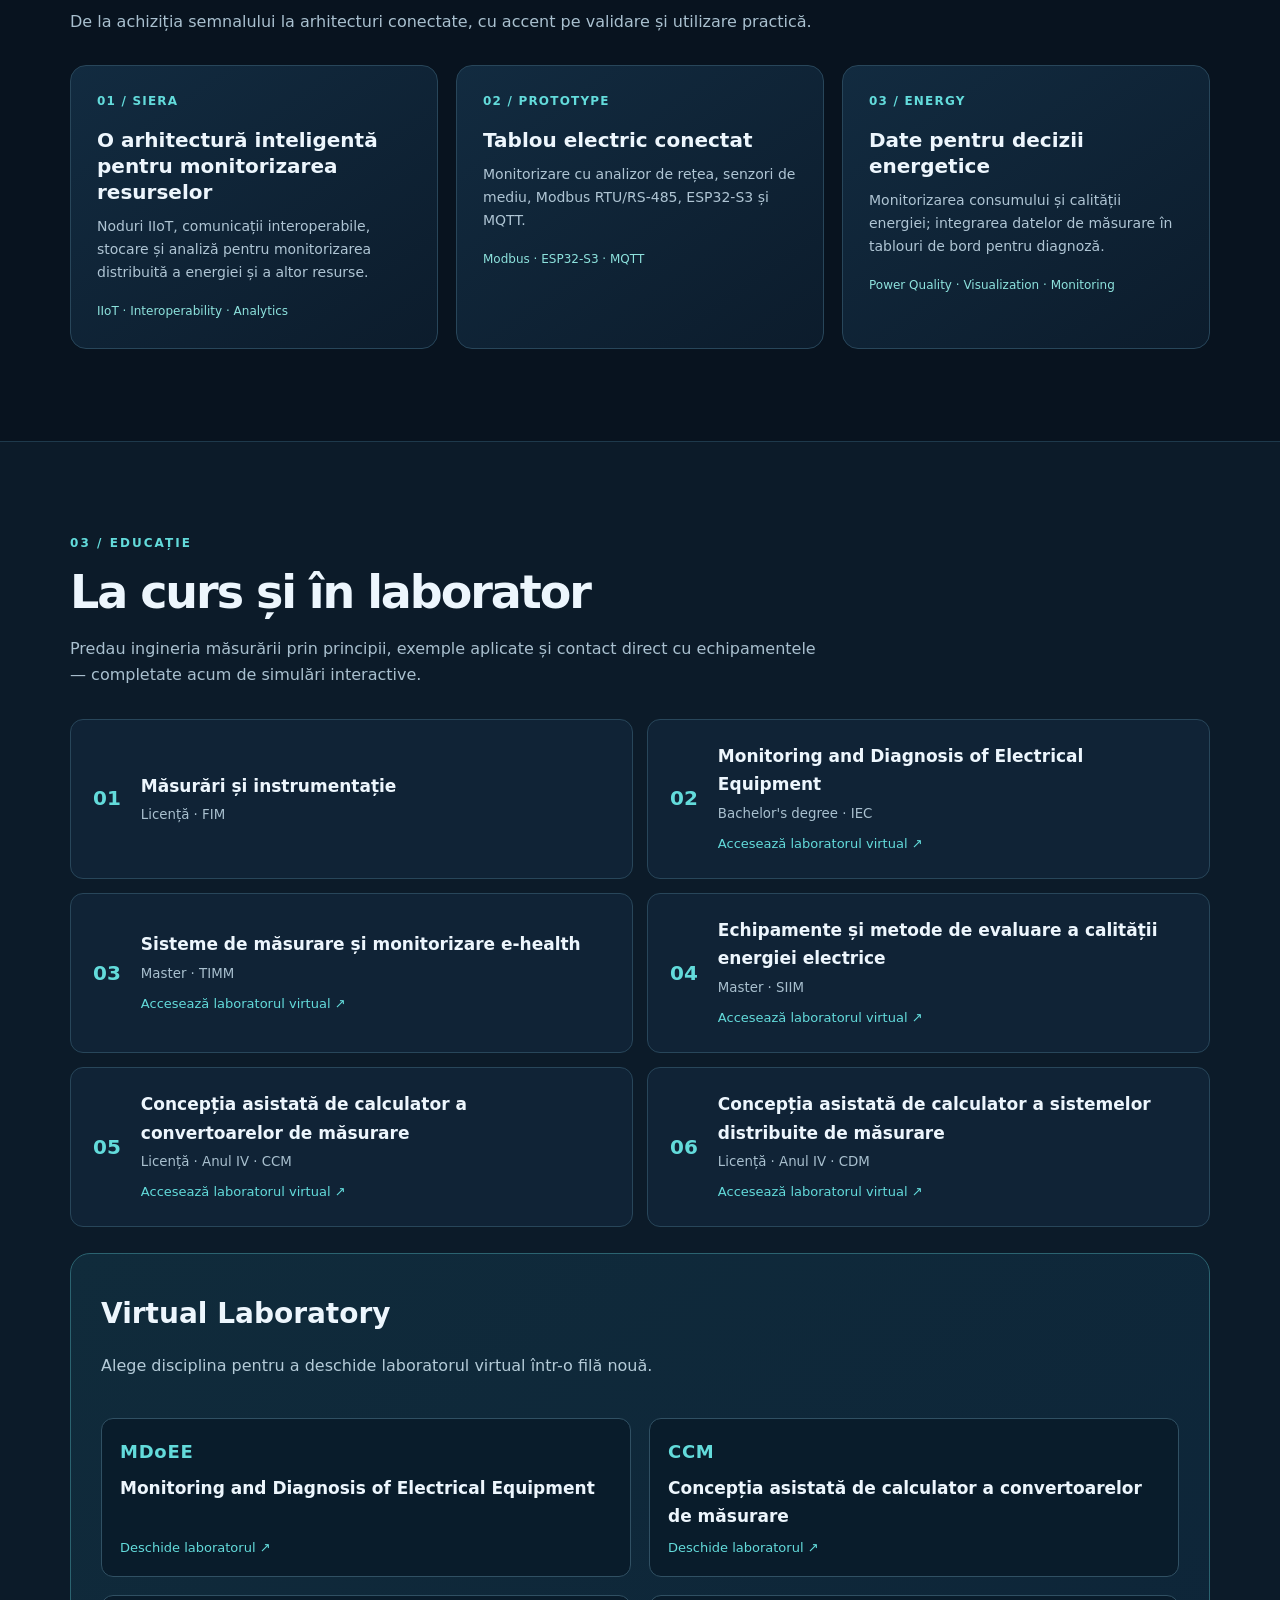
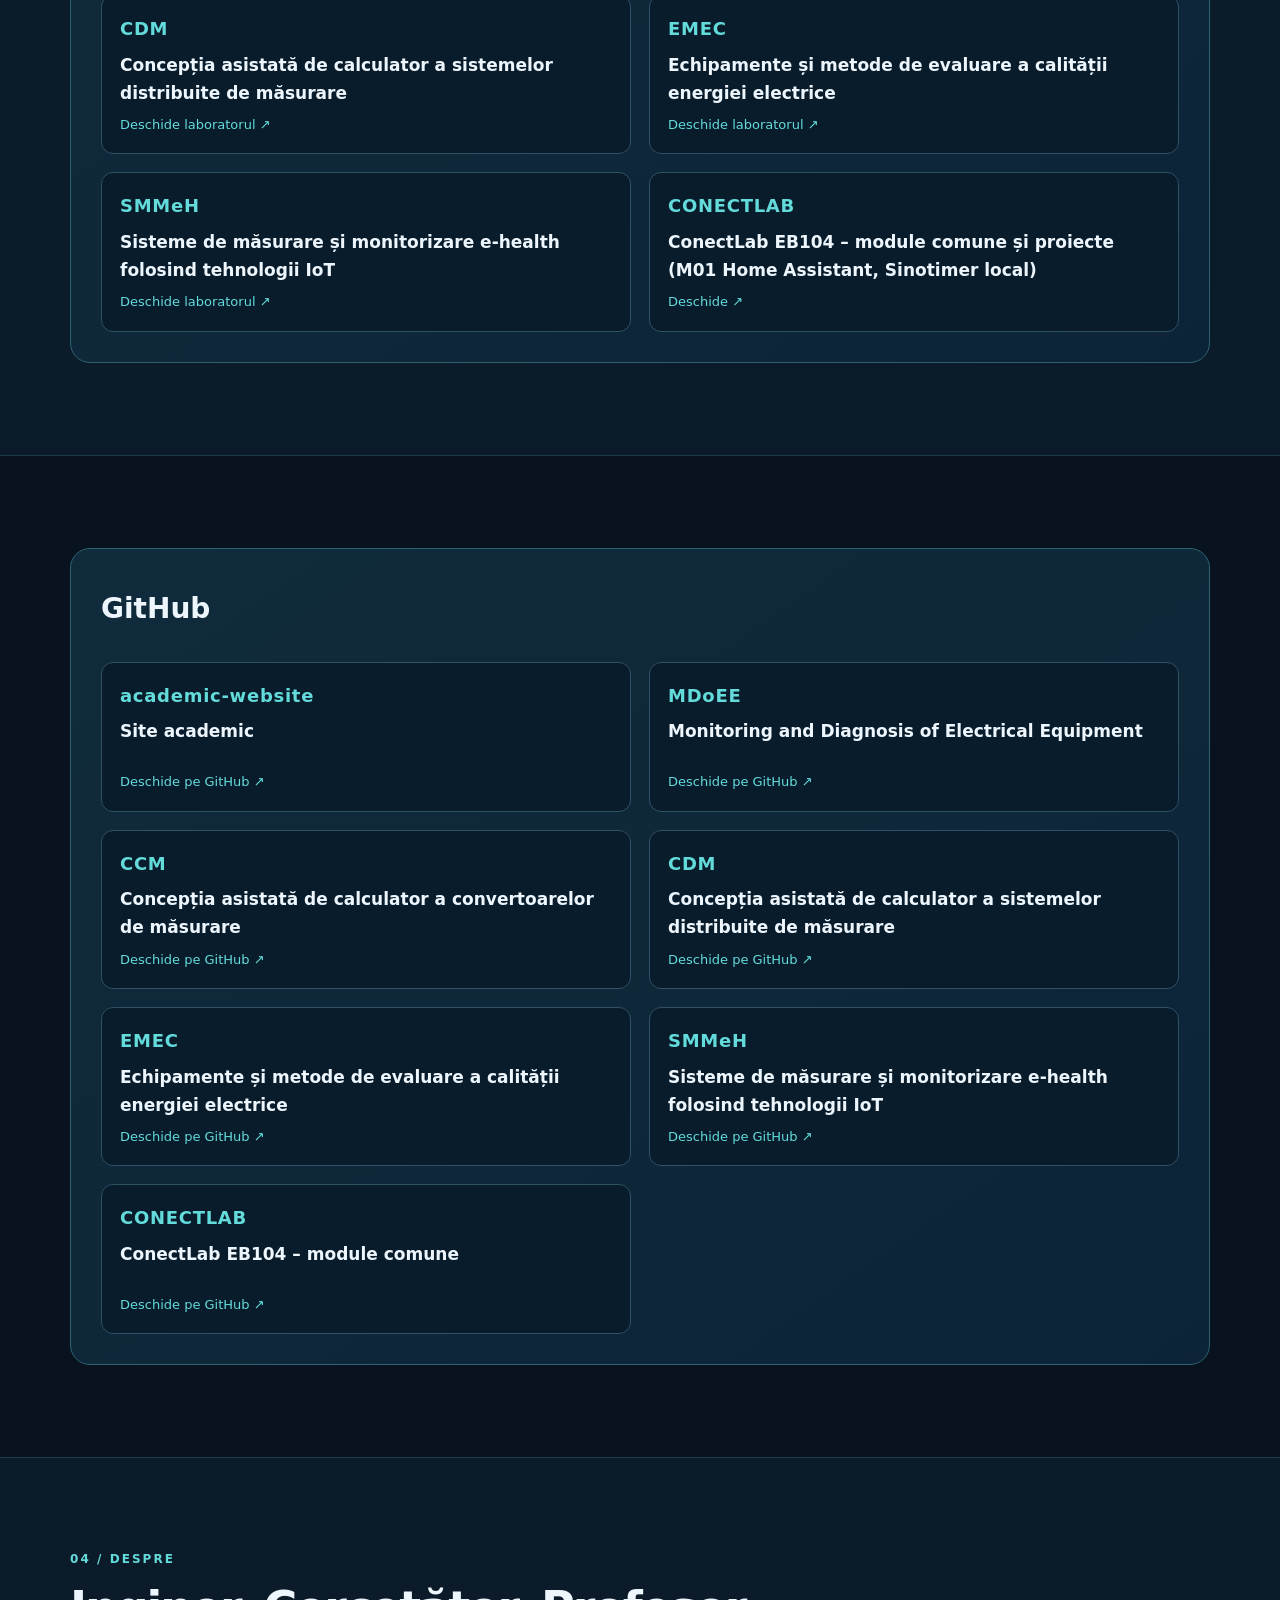
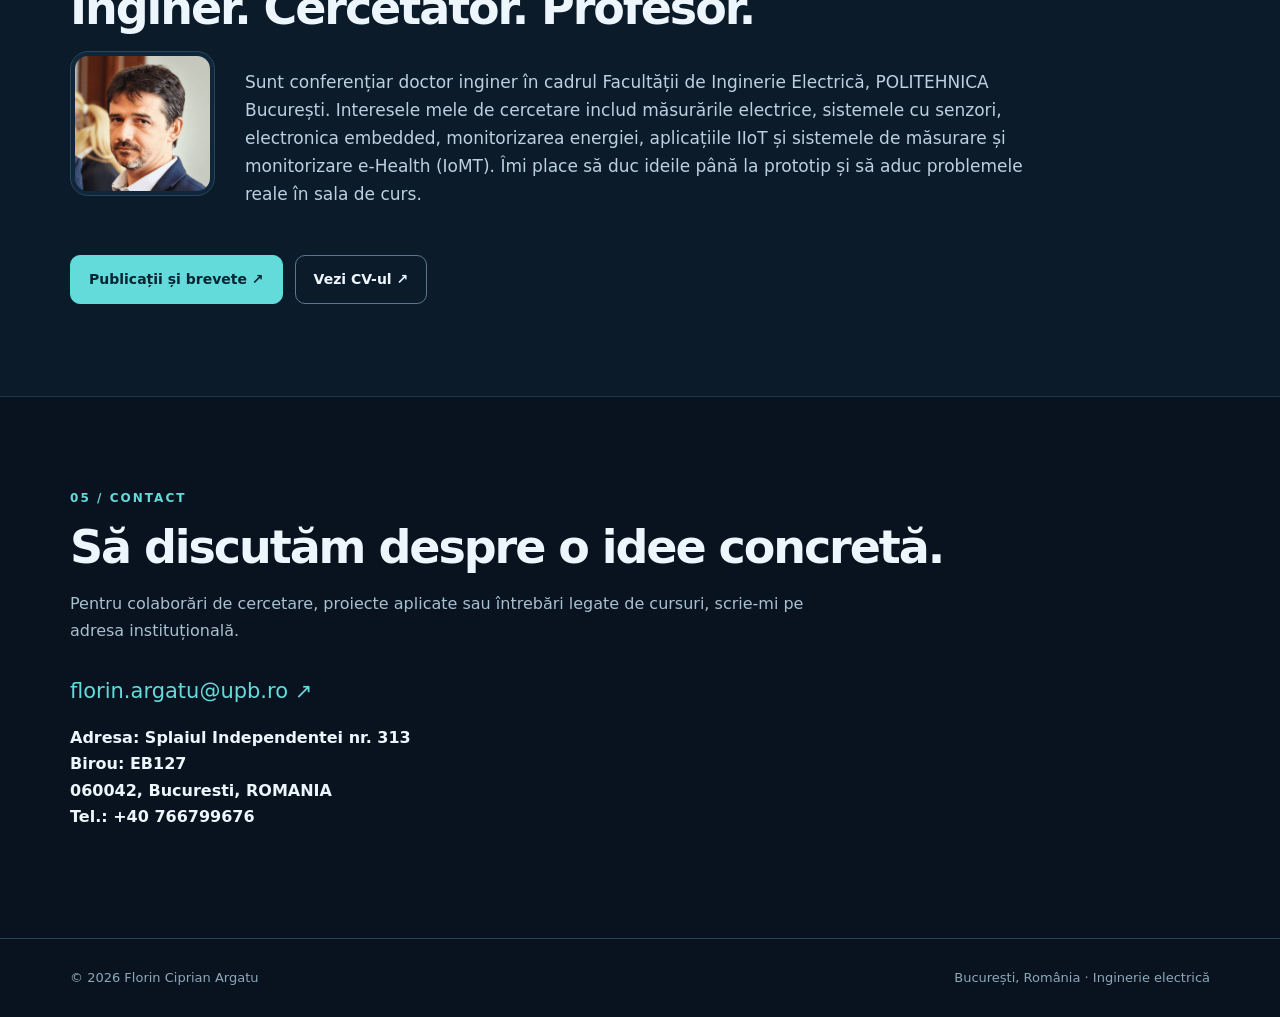
==== commit 4e8038a8: "Pagina principală: cardul CONECTLAB include și proiectele (Sinotimer) Co-Authored-By: Claude Opus 5." ====
--- a/index.html
+++ b/index.html
@@ -23,7 +23,7 @@
 <a class="lesson" href="https://argatuflorin.github.io/CDM/" target="_blank" rel="noopener noreferrer"><span>CDM</span><strong data-ro="Concepția asistată de calculator a sistemelor distribuite de măsurare" data-en="Computer-Aided Design of Distributed Measurement Systems">Concepția asistată de calculator a sistemelor distribuite de măsurare</strong><em data-ro="Deschide laboratorul ↗" data-en="Open laboratory ↗">Deschide laboratorul ↗</em></a>
 <a class="lesson" href="https://argatuflorin.github.io/EMEC/" target="_blank" rel="noopener noreferrer"><span>EMEC</span><strong data-ro="Echipamente și metode de evaluare a calității energiei electrice" data-en="Equipment and Methods for Power Quality Assessment">Echipamente și metode de evaluare a calității energiei electrice</strong><em data-ro="Deschide laboratorul ↗" data-en="Open laboratory ↗">Deschide laboratorul ↗</em></a>
 <a class="lesson" href="https://argatuflorin.github.io/SMMeH/" target="_blank" rel="noopener noreferrer"><span>SMMeH</span><strong data-ro="Sisteme de măsurare și monitorizare e-health folosind tehnologii IoT" data-en="E-health Measurement and Monitoring Systems Using IoT Technologies">Sisteme de măsurare și monitorizare e-health folosind tehnologii IoT</strong><em data-ro="Deschide laboratorul ↗" data-en="Open laboratory ↗">Deschide laboratorul ↗</em></a>
-<a class="lesson" href="https://argatuflorin.github.io/CONECTLAB/" target="_blank" rel="noopener noreferrer"><span>CONECTLAB</span><strong data-ro="ConectLab EB104 – module comune (ex. M01 Instalarea Home Assistant)" data-en="ConectLab EB104 – shared modules (e.g. M01 Installing Home Assistant)">ConectLab EB104 – module comune (ex. M01 Instalarea Home Assistant)</strong><em data-ro="Deschide modulele ↗" data-en="Open modules ↗">Deschide modulele ↗</em></a>
+<a class="lesson" href="https://argatuflorin.github.io/CONECTLAB/" target="_blank" rel="noopener noreferrer"><span>CONECTLAB</span><strong data-ro="ConectLab EB104 – module comune și proiecte (M01 Home Assistant, Sinotimer local)" data-en="ConectLab EB104 – shared modules and projects (M01 Home Assistant, local Sinotimer)">ConectLab EB104 – module comune și proiecte (M01 Home Assistant, Sinotimer local)</strong><em data-ro="Deschide ↗" data-en="Open ↗">Deschide ↗</em></a>
 
 </div></div></div></section>
 <section class="section" id="github"><div class="container"><div class="lab" style="margin-top:0"><div class="lab-head"><div><h3>GitHub</h3></div></div><div class="lab-options">
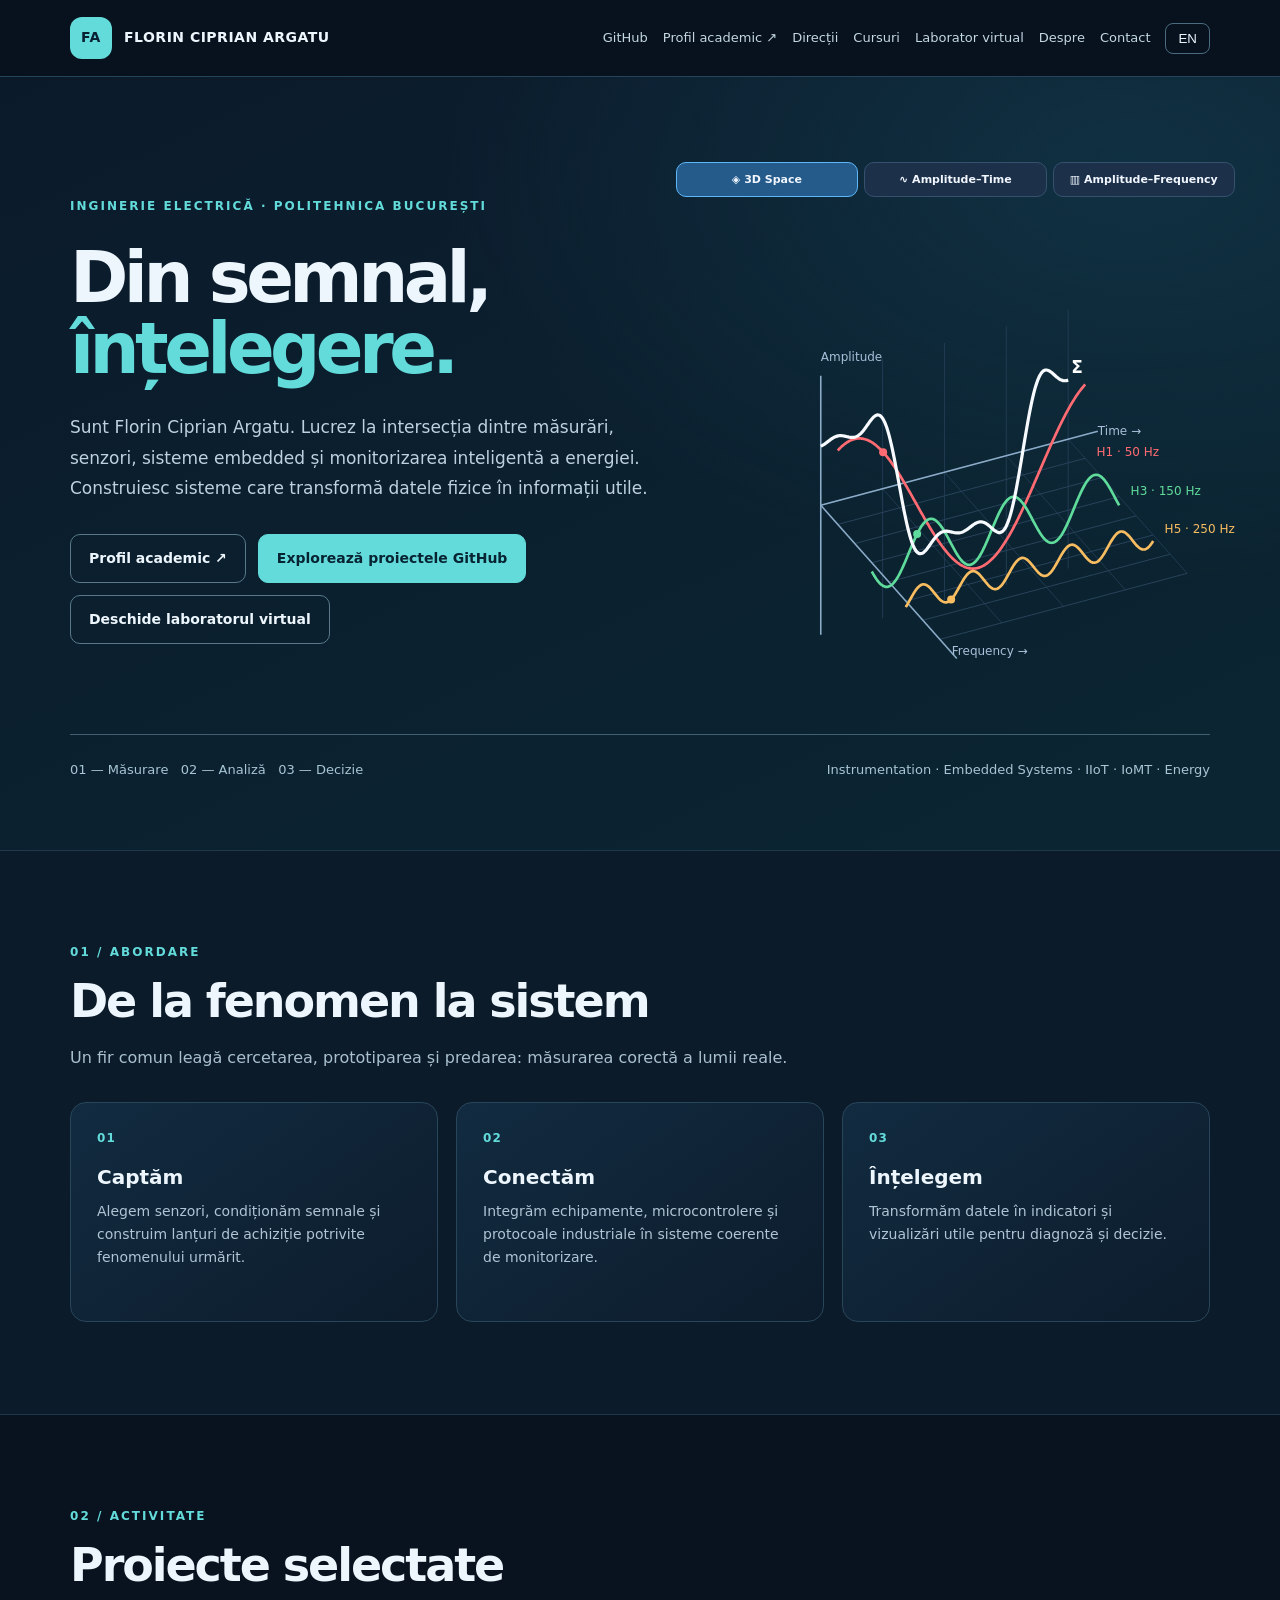
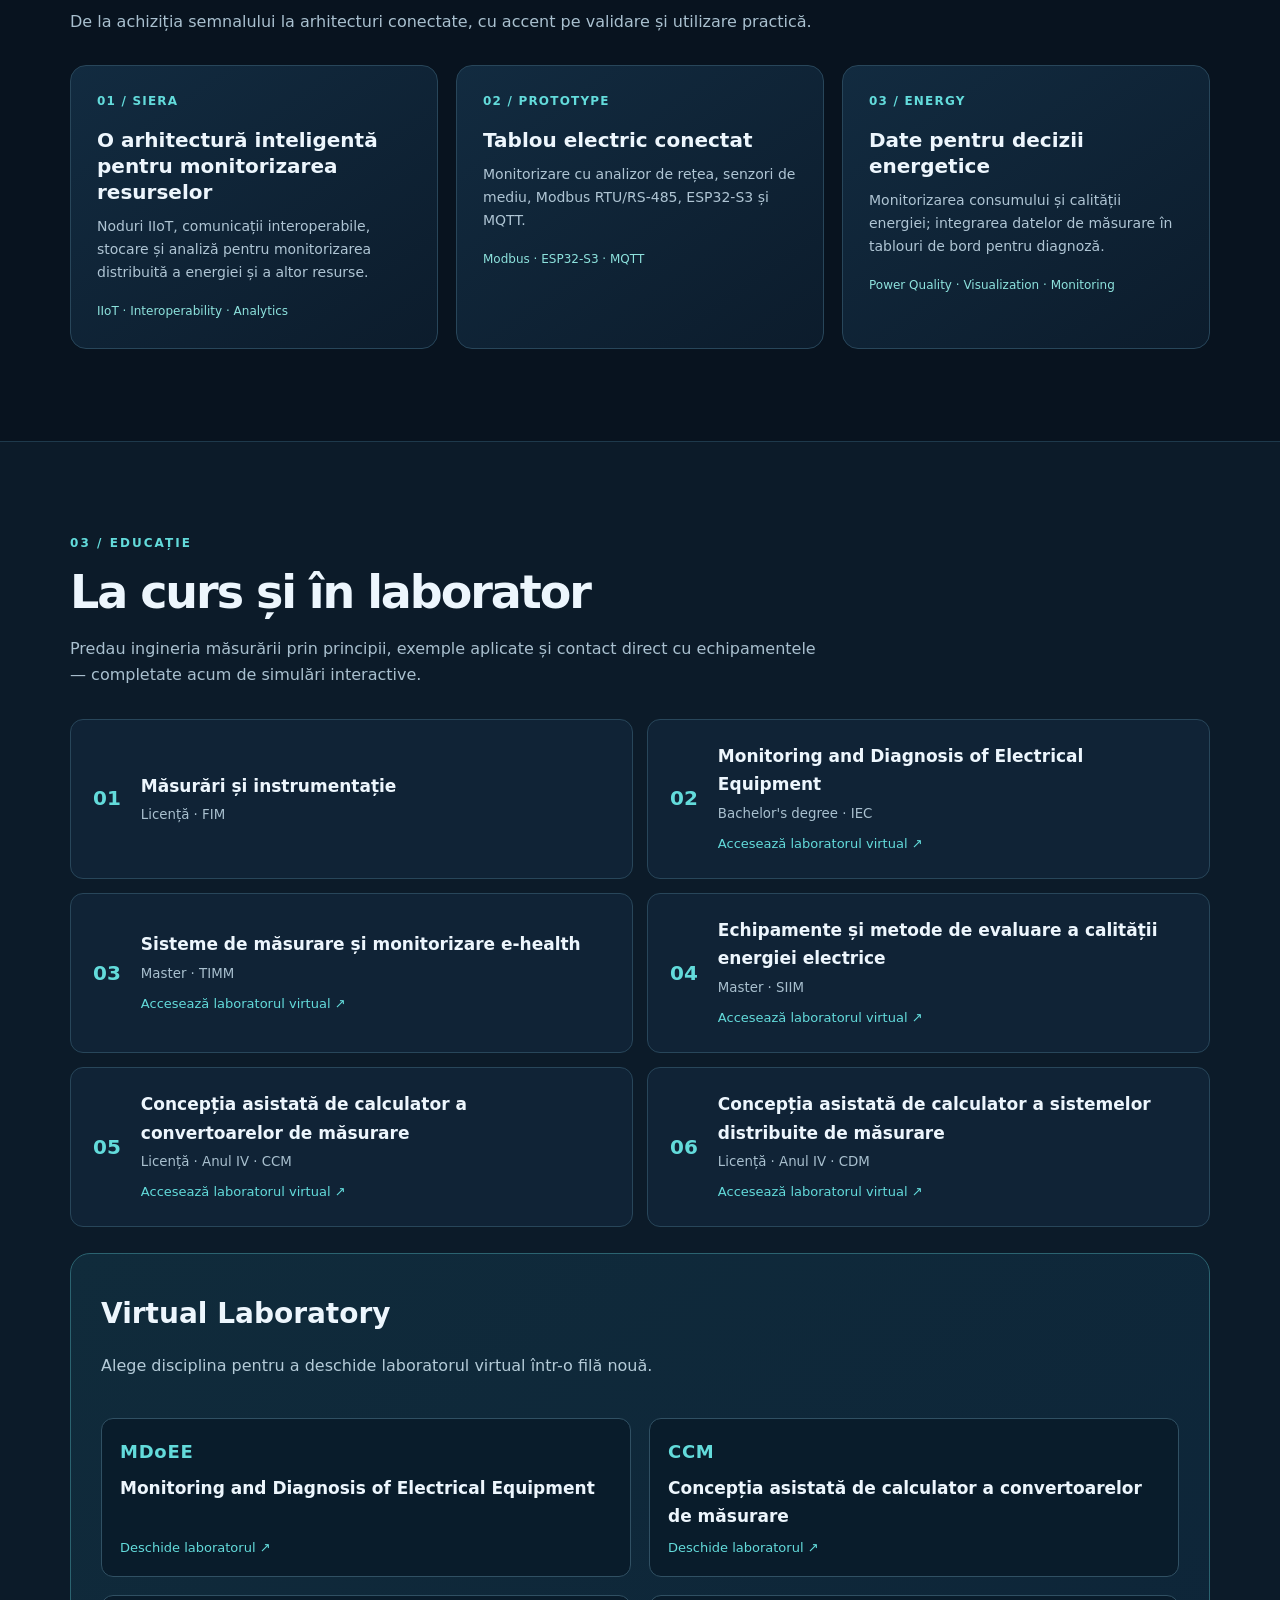
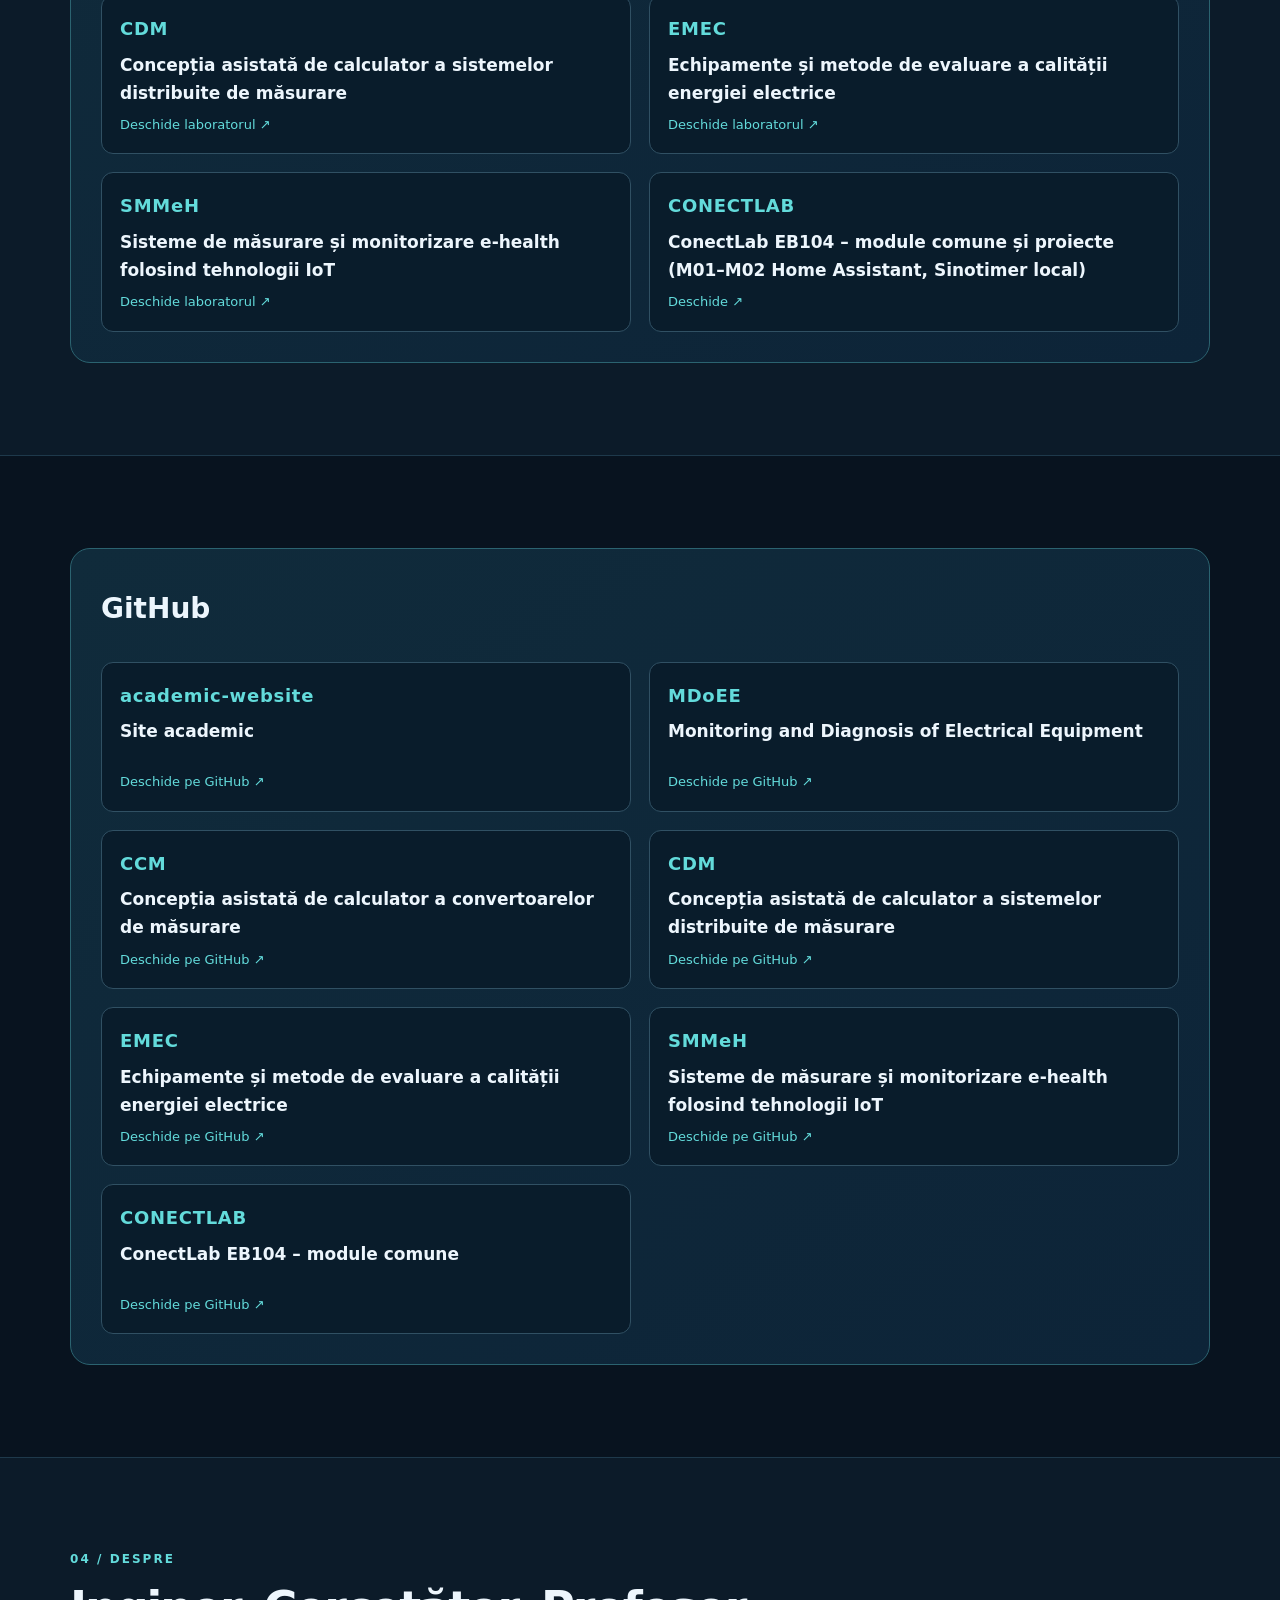
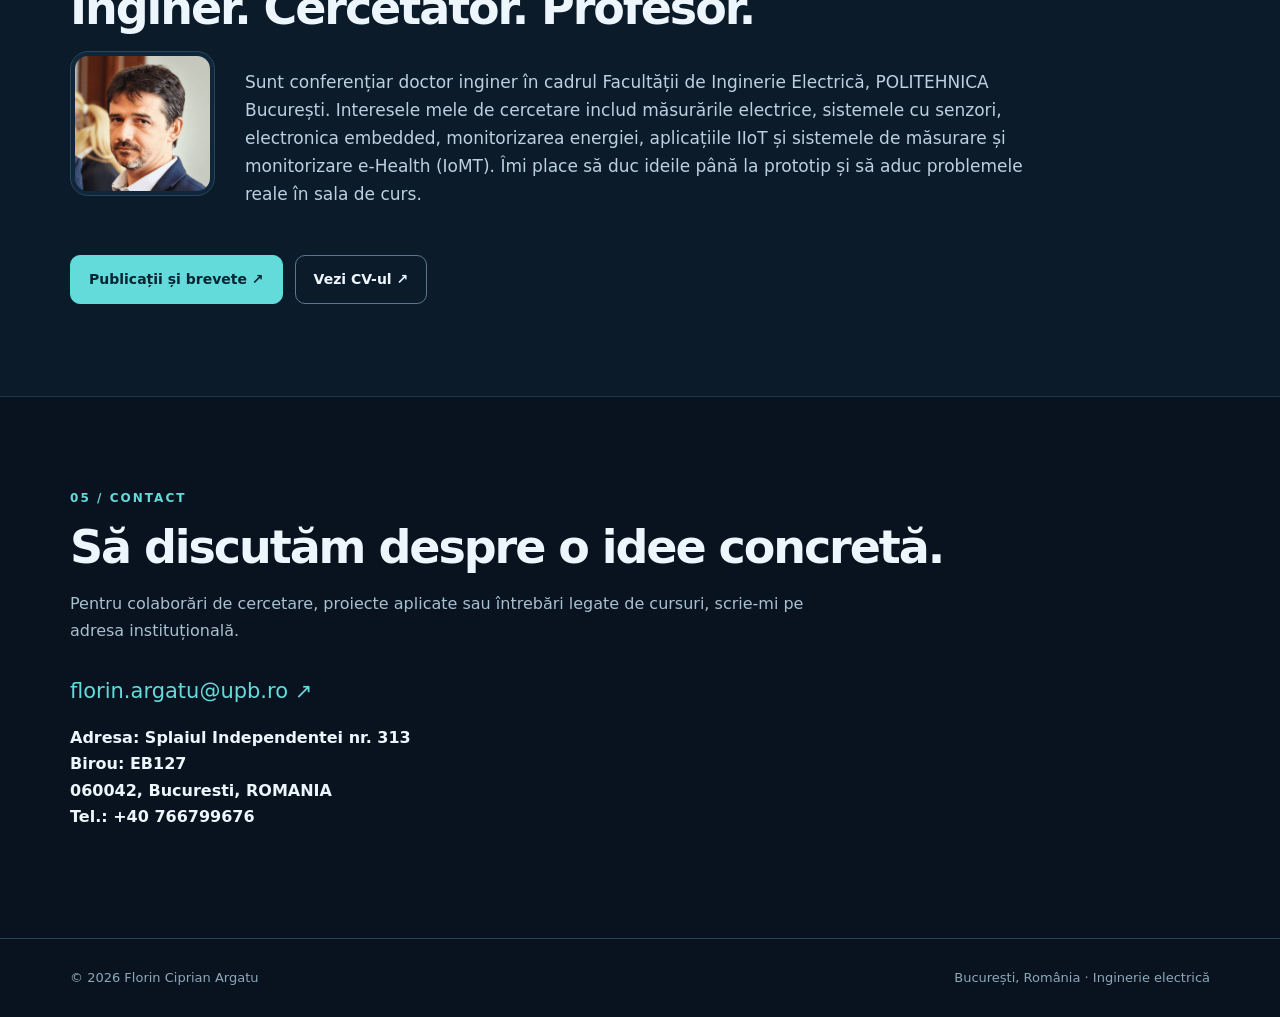
==== commit baa47718: "Pagina principală: cardul CONECTLAB menționează M01–M02 Co-Authored-By: Claude Opus 5.5 <noreply@ant" ====
--- a/index.html
+++ b/index.html
@@ -23,7 +23,7 @@
 <a class="lesson" href="https://argatuflorin.github.io/CDM/" target="_blank" rel="noopener noreferrer"><span>CDM</span><strong data-ro="Concepția asistată de calculator a sistemelor distribuite de măsurare" data-en="Computer-Aided Design of Distributed Measurement Systems">Concepția asistată de calculator a sistemelor distribuite de măsurare</strong><em data-ro="Deschide laboratorul ↗" data-en="Open laboratory ↗">Deschide laboratorul ↗</em></a>
 <a class="lesson" href="https://argatuflorin.github.io/EMEC/" target="_blank" rel="noopener noreferrer"><span>EMEC</span><strong data-ro="Echipamente și metode de evaluare a calității energiei electrice" data-en="Equipment and Methods for Power Quality Assessment">Echipamente și metode de evaluare a calității energiei electrice</strong><em data-ro="Deschide laboratorul ↗" data-en="Open laboratory ↗">Deschide laboratorul ↗</em></a>
 <a class="lesson" href="https://argatuflorin.github.io/SMMeH/" target="_blank" rel="noopener noreferrer"><span>SMMeH</span><strong data-ro="Sisteme de măsurare și monitorizare e-health folosind tehnologii IoT" data-en="E-health Measurement and Monitoring Systems Using IoT Technologies">Sisteme de măsurare și monitorizare e-health folosind tehnologii IoT</strong><em data-ro="Deschide laboratorul ↗" data-en="Open laboratory ↗">Deschide laboratorul ↗</em></a>
-<a class="lesson" href="https://argatuflorin.github.io/CONECTLAB/" target="_blank" rel="noopener noreferrer"><span>CONECTLAB</span><strong data-ro="ConectLab EB104 – module comune și proiecte (M01 Home Assistant, Sinotimer local)" data-en="ConectLab EB104 – shared modules and projects (M01 Home Assistant, local Sinotimer)">ConectLab EB104 – module comune și proiecte (M01 Home Assistant, Sinotimer local)</strong><em data-ro="Deschide ↗" data-en="Open ↗">Deschide ↗</em></a>
+<a class="lesson" href="https://argatuflorin.github.io/CONECTLAB/" target="_blank" rel="noopener noreferrer"><span>CONECTLAB</span><strong data-ro="ConectLab EB104 – module comune și proiecte (M01–M02 Home Assistant, Sinotimer local)" data-en="ConectLab EB104 – shared modules and projects (M01–M02 Home Assistant, local Sinotimer)">ConectLab EB104 – module comune și proiecte (M01–M02 Home Assistant, Sinotimer local)</strong><em data-ro="Deschide ↗" data-en="Open ↗">Deschide ↗</em></a>
 
 </div></div></div></section>
 <section class="section" id="github"><div class="container"><div class="lab" style="margin-top:0"><div class="lab-head"><div><h3>GitHub</h3></div></div><div class="lab-options">
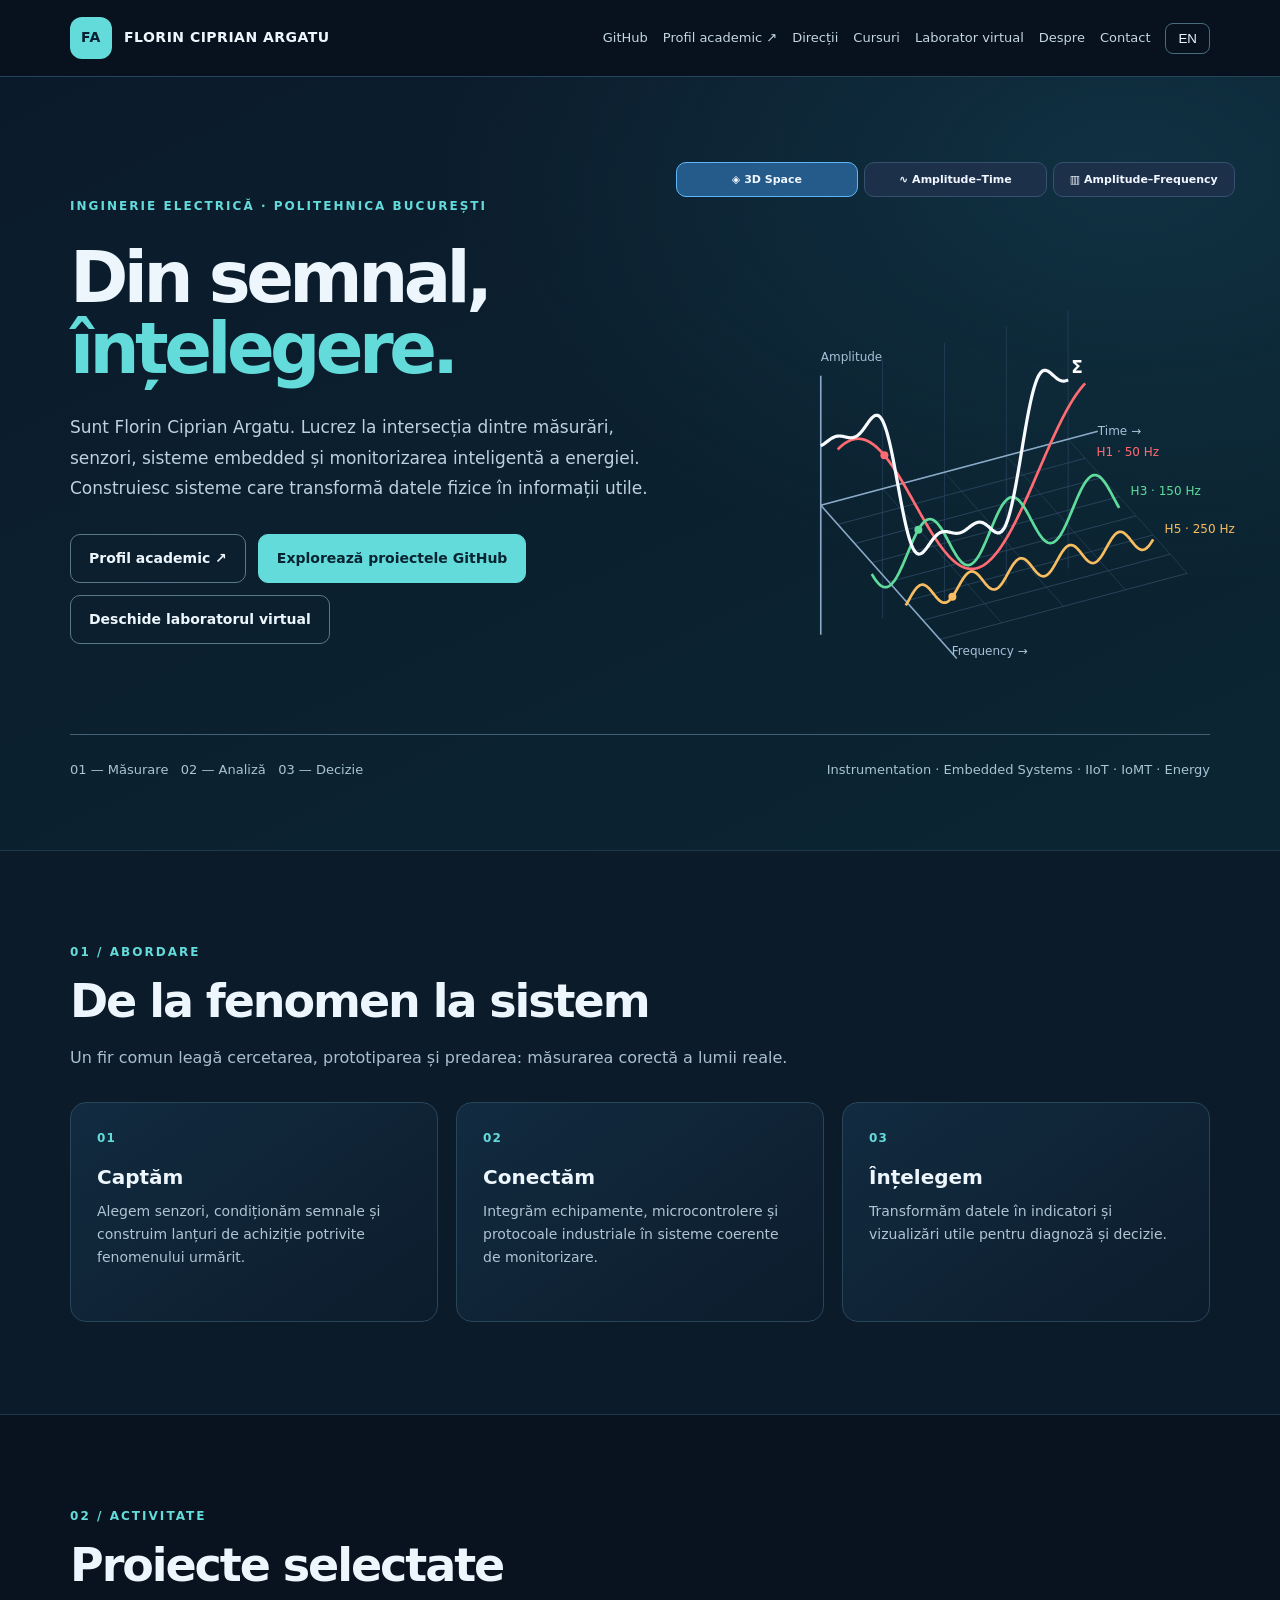
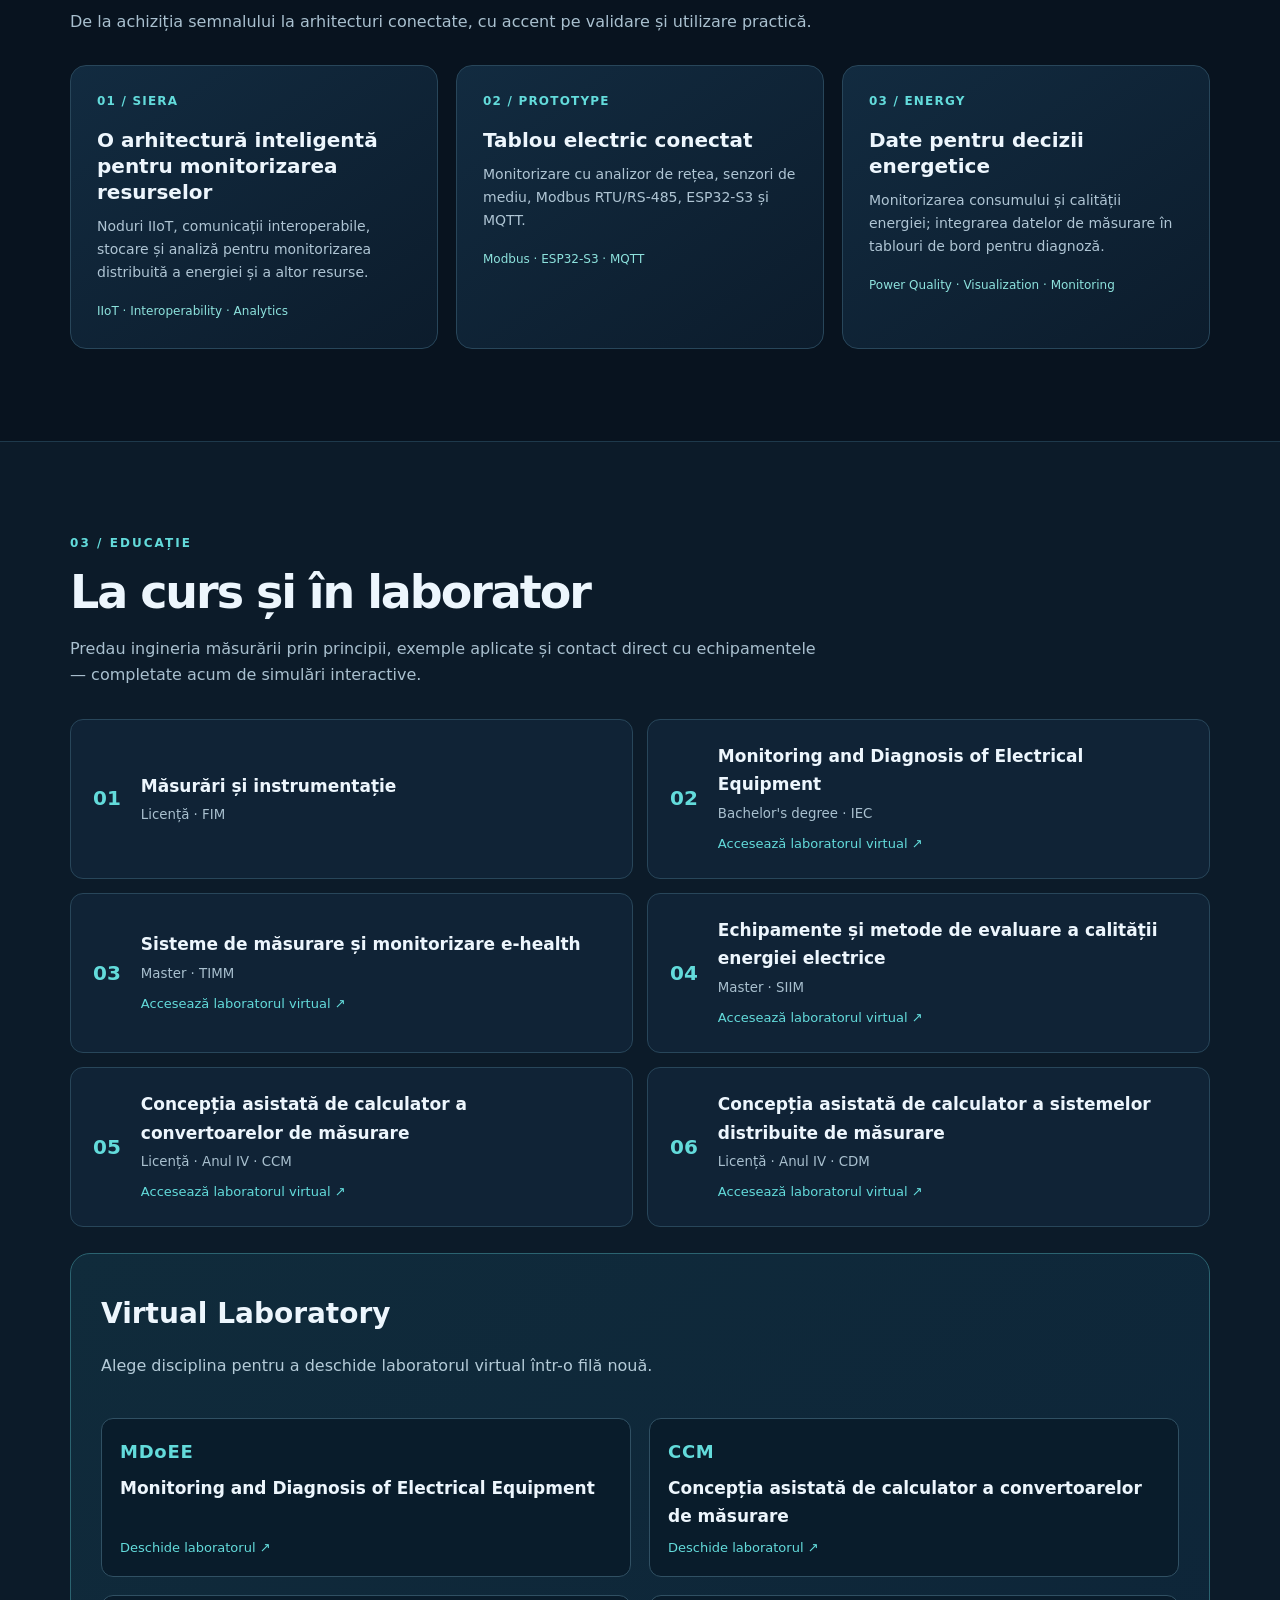
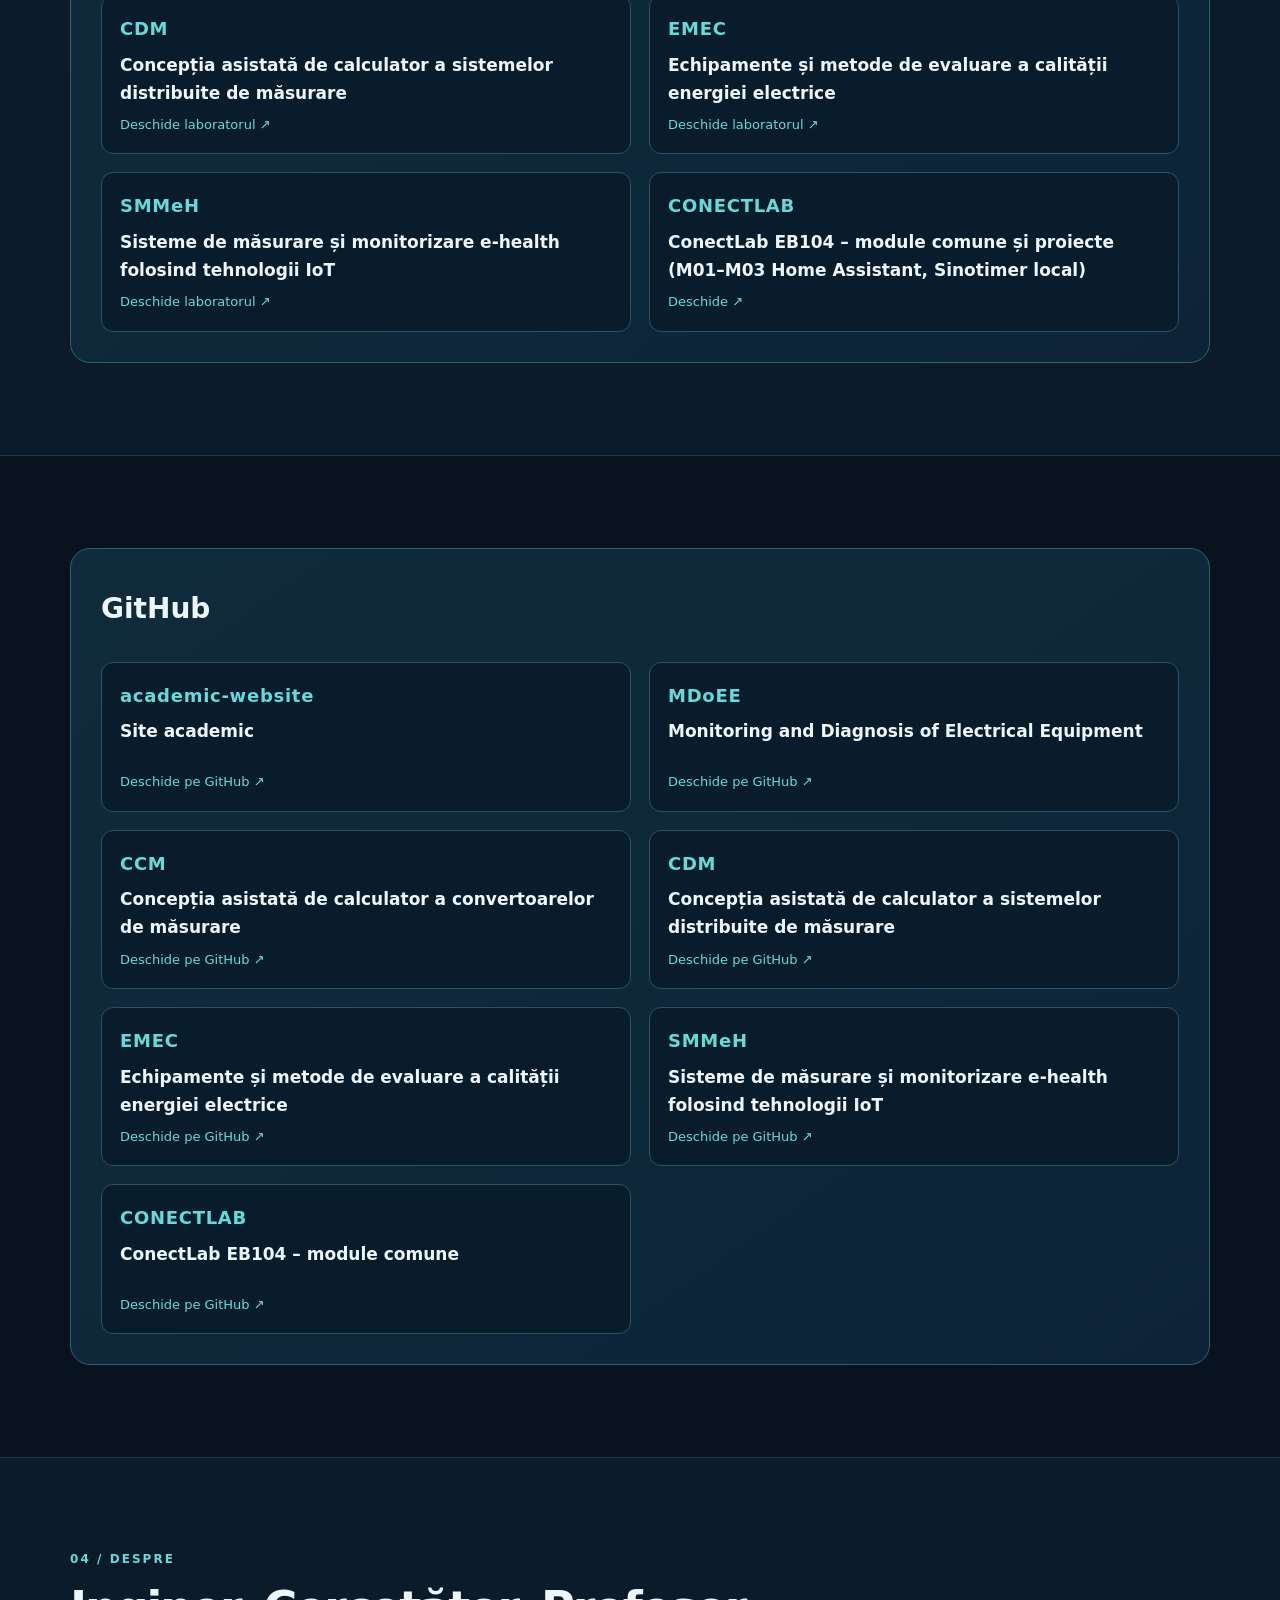
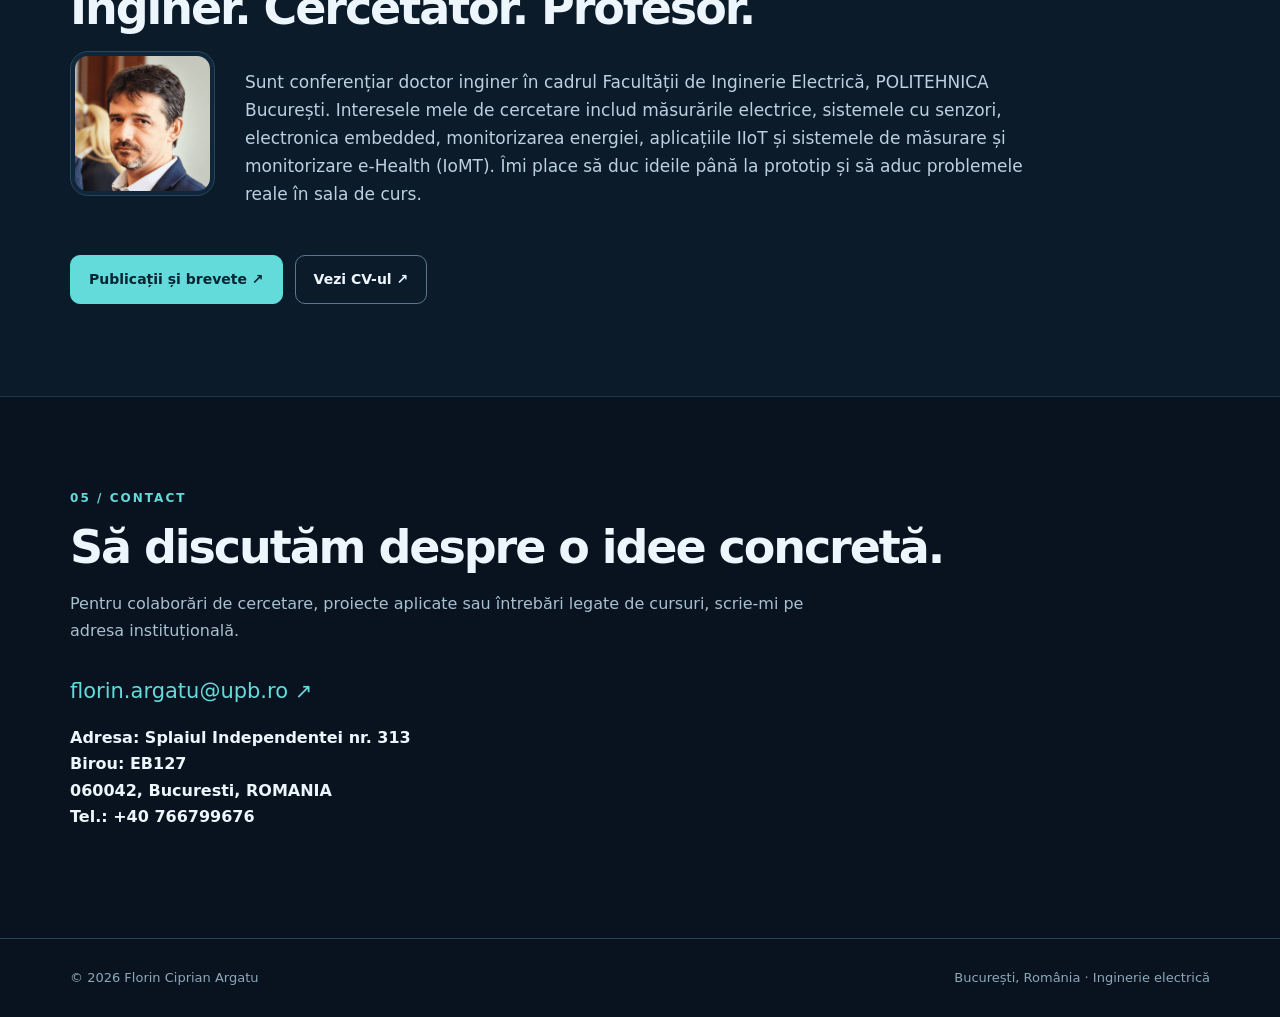
==== commit 0de5cfa9: "CONECTLAB: M01-M03 Co-Authored-By: Claude Opus 5.5 <noreply@anthropic.com> Claude-Session: https://c" ====
--- a/index.html
+++ b/index.html
@@ -23,7 +23,7 @@
 <a class="lesson" href="https://argatuflorin.github.io/CDM/" target="_blank" rel="noopener noreferrer"><span>CDM</span><strong data-ro="Concepția asistată de calculator a sistemelor distribuite de măsurare" data-en="Computer-Aided Design of Distributed Measurement Systems">Concepția asistată de calculator a sistemelor distribuite de măsurare</strong><em data-ro="Deschide laboratorul ↗" data-en="Open laboratory ↗">Deschide laboratorul ↗</em></a>
 <a class="lesson" href="https://argatuflorin.github.io/EMEC/" target="_blank" rel="noopener noreferrer"><span>EMEC</span><strong data-ro="Echipamente și metode de evaluare a calității energiei electrice" data-en="Equipment and Methods for Power Quality Assessment">Echipamente și metode de evaluare a calității energiei electrice</strong><em data-ro="Deschide laboratorul ↗" data-en="Open laboratory ↗">Deschide laboratorul ↗</em></a>
 <a class="lesson" href="https://argatuflorin.github.io/SMMeH/" target="_blank" rel="noopener noreferrer"><span>SMMeH</span><strong data-ro="Sisteme de măsurare și monitorizare e-health folosind tehnologii IoT" data-en="E-health Measurement and Monitoring Systems Using IoT Technologies">Sisteme de măsurare și monitorizare e-health folosind tehnologii IoT</strong><em data-ro="Deschide laboratorul ↗" data-en="Open laboratory ↗">Deschide laboratorul ↗</em></a>
-<a class="lesson" href="https://argatuflorin.github.io/CONECTLAB/" target="_blank" rel="noopener noreferrer"><span>CONECTLAB</span><strong data-ro="ConectLab EB104 – module comune și proiecte (M01–M02 Home Assistant, Sinotimer local)" data-en="ConectLab EB104 – shared modules and projects (M01–M02 Home Assistant, local Sinotimer)">ConectLab EB104 – module comune și proiecte (M01–M02 Home Assistant, Sinotimer local)</strong><em data-ro="Deschide ↗" data-en="Open ↗">Deschide ↗</em></a>
+<a class="lesson" href="https://argatuflorin.github.io/CONECTLAB/" target="_blank" rel="noopener noreferrer"><span>CONECTLAB</span><strong data-ro="ConectLab EB104 – module comune și proiecte (M01–M03 Home Assistant, Sinotimer local)" data-en="ConectLab EB104 – shared modules and projects (M01–M03 Home Assistant, local Sinotimer)">ConectLab EB104 – module comune și proiecte (M01–M03 Home Assistant, Sinotimer local)</strong><em data-ro="Deschide ↗" data-en="Open ↗">Deschide ↗</em></a>
 
 </div></div></div></section>
 <section class="section" id="github"><div class="container"><div class="lab" style="margin-top:0"><div class="lab-head"><div><h3>GitHub</h3></div></div><div class="lab-options">
